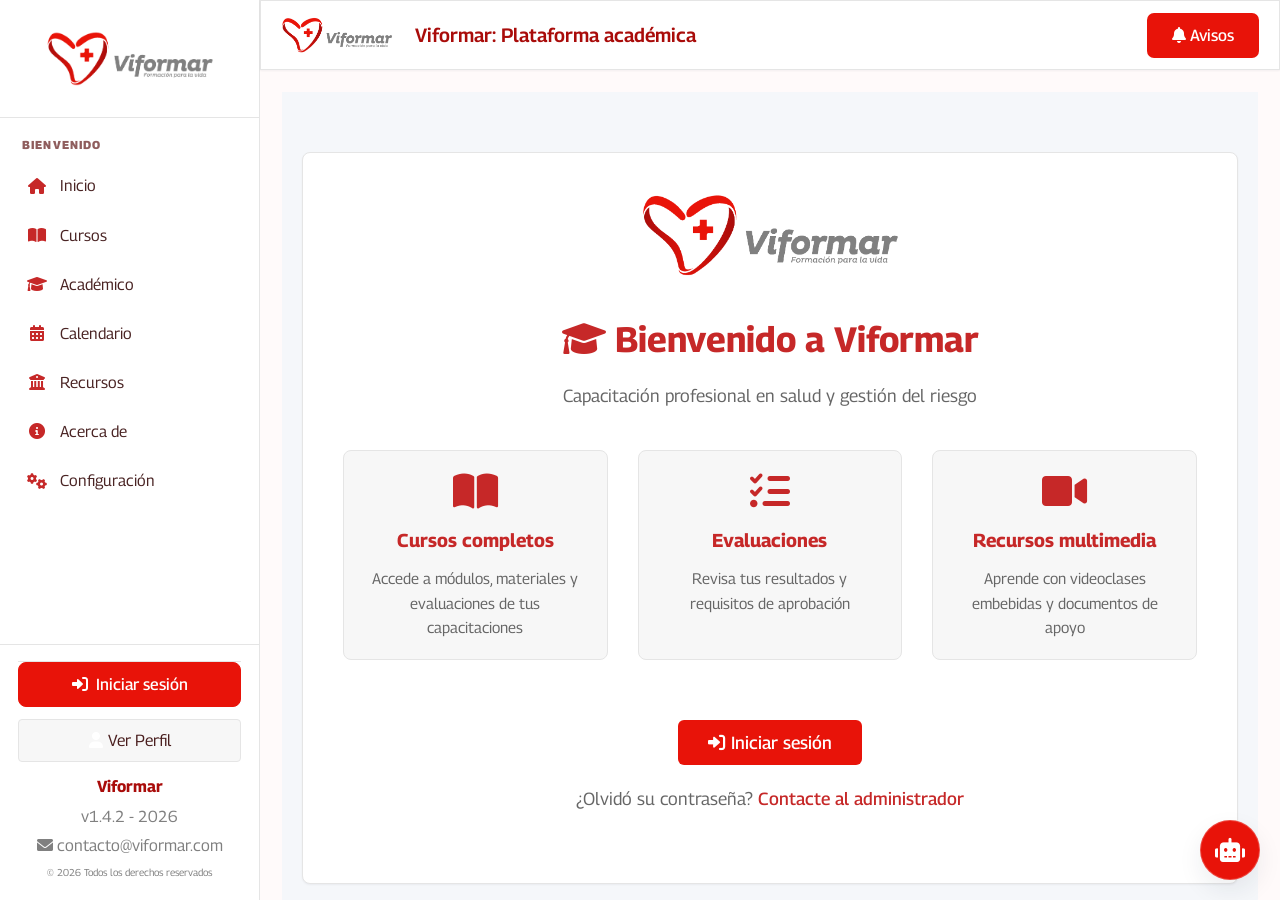
==== index.html @ ffdabfe9 "changes" ====
<!DOCTYPE html>
<html lang="es">

<head>
  <base href="/">
  <meta charset="UTF-8">
  <meta name="viewport" content="width=device-width, initial-scale=1.0">
  <meta name="description" content="Plataforma Viformar para cursos, módulos, evaluaciones y seguimiento académico en salud y gestión del riesgo.">
  <meta name="robots" content="index, follow">
  <meta name="googlebot" content="index, follow">
  <link rel="canonical" href="https://viformar.com/intranet">
  <meta property="og:title" content="Plataforma Académica - Viformar">
  <meta property="og:description" content="Plataforma educativa de Viformar para capacitación en salud y gestión del riesgo.">
  <meta property="og:type" content="website">
  <meta property="og:url" content="https://viformar.com/intranet">
  <meta property="og:image" content="assets/viformar-imagotipo-horizontal-1.png">
  <meta property="og:locale" content="es_CL">
  <meta property="og:site_name" content="Viformar">
  <title>Plataforma Académica - Viformar</title>
  <link rel="stylesheet" href="styles.css">
  <link rel="preconnect" href="https://fonts.googleapis.com">
  <link rel="preconnect" href="https://fonts.gstatic.com" crossorigin>
  <link href="https://fonts.googleapis.com/css2?family=Georama:ital,wght@0,300;0,400;0,500;0,600;0,700;0,800;1,700&display=swap" rel="stylesheet">
  <link rel="stylesheet" href="https://cdnjs.cloudflare.com/ajax/libs/font-awesome/6.0.0-beta3/css/all.min.css">
  <link href='https://cdn.jsdelivr.net/npm/fullcalendar@5.10.1/main.min.css' rel='stylesheet' />
  <link rel="icon" href="assets/viformar-imagotipo-horizontal-1.png" type="image/png">
</head>

<body>
  <!-- Sidebar -->
  <aside class="sidebar">
    <div class="sidebar-header" style="cursor: pointer;" onclick="mostrarSeccion('cursos')">
      <img src="assets/viformar-imagotipo-horizontal-1.png" alt="Logo Viformar" class="logo-img-small">
    </div>

    <!-- Mensaje para usuarios no logueados -->
    <div id="sidebar-not-logged" class="sidebar-not-logged"
      style="display: none; margin-top: 20px; padding: 10px; text-align: center;">
      <p><i class="fas fa-exclamation-circle"></i> Debes iniciar sesión para acceder a las opciones</p>
    </div>

    <!-- Menú para usuarios logueados -->
    <div id="sidebar-menu" class="sidebar-menu">
      <ul class="main-menu">
        <h4 style="margin-left: 10px;">Bienvenido <span id="sidebarWelcomeUser"></span></h4>
        <li class="menu-item" onclick="mostrarSeccion('cursos')">
          <i class="fas fa-house"></i>
          <span>Inicio</span>
        </li>
        <li class="menu-item" onclick="mostrarSeccion('cursos')">
          <i class="fas fa-book-open"></i>
          <span>Cursos</span>
        </li>
        <li class="menu-item" onclick="mostrarSeccion('calificaciones')">
          <i class="fas fa-graduation-cap"></i>
          <span>Académico</span>
        </li>
        <li class="menu-item" onclick="mostrarSeccion('calendario')">
          <i class="fas fa-calendar-alt"></i>
          <span>Calendario</span>
        </li>
        <li class="menu-item" onclick="mostrarSeccion('recursos')">
          <i class="fas fa-university"></i>
          <span>Recursos</span>
        </li>
        <!-- <li class="menu-item" onclick="mostrarSeccion('ayuda')">
          <i class="fas fa-question-circle"></i>
          <span>Ayuda</span>
        </li> -->
        <li class="menu-item" onclick="mostrarSeccion('acerca')">
          <i class="fas fa-info-circle"></i>
          <span>Acerca de</span>
        </li>
        <li class="menu-item" id="configBtn" onclick="mostrarSeccion('configuracion')">
          <i class="fas fa-cogs"></i>
          <span>Configuración</span>
        </li>
      </ul>
    </div>

    <!-- Información institucional -->
    <div class="sidebar-footer">
      <div class="auth-section">
        <button id="loginBtn" class="auth-btn"><i class="fas fa-sign-in-alt"></i> Iniciar sesión</button>
        <button id="logoutBtn" class="auth-btn" style="display: none;">
          <i class="fas fa-sign-out-alt"></i> Cerrar sesión
        </button>
        <button id="userEmail" class="user-info user-profile-btn" type="button" aria-label="Abrir perfil">Ver Perfil</button>
      </div>
      <div class="sidebar-footer-copy">
        <p><strong>Viformar</strong></p>
        <p>v1.4.2 - 2026</p>
        <p><i class="fas fa-envelope"></i> contacto@viformar.com</p>
        <p style="font-size: 10px; margin-top: 5px;">© 2026 Todos los derechos reservados</p>
      </div>
    </div>
  </aside>

  <!-- Navbar -->
  <nav class="navbar">
    <button id="mobileSidebarToggle" class="mobile-sidebar-toggle" type="button" aria-label="Abrir menú" aria-expanded="false">
      <i class="fas fa-bars"></i>
    </button>
    <div class="logo">
      <img src="assets/viformar-imagotipo-horizontal-1.png" alt="Logo Viformar" class="navbar-brand-logo">
      <h1>Viformar: Plataforma académica</h1>
    </div>
    <div class="nav-links">
      <button id="avisosBtn" onclick="mostrarAvisosModal()"><i class="fas fa-bell"></i> Avisos</button>
      <!-- Otros enlaces existentes -->
    </div>
  </nav>

  <!-- Main Content -->
  <main class="main-content">
    <!-- En index.html, dentro del main-content, antes o después del container -->
    <div id="welcome-section" class="welcome-container">
      <div class="welcome-content">
        <img src="assets/viformar-imagotipo-horizontal-1.png" alt="Logo Viformar" class="welcome-logo">
        <h1><i class="fas fa-graduation-cap"></i> Bienvenido a Viformar</h1>
        <p>Capacitación profesional en salud y gestión del riesgo</p>

        <div class="welcome-features">
          <div class="feature">
            <i class="fas fa-book-open"></i>
            <h3>Cursos completos</h3>
            <p>Accede a módulos, materiales y evaluaciones de tus capacitaciones</p>
          </div>
          <div class="feature">
            <i class="fas fa-tasks"></i>
            <h3>Evaluaciones</h3>
            <p>Revisa tus resultados y requisitos de aprobación</p>
          </div>
          <div class="feature">
            <i class="fas fa-video"></i>
            <h3>Recursos multimedia</h3>
            <p>Aprende con videoclases embebidas y documentos de apoyo</p>
          </div>
        </div>

        <button onclick="mostrarModalAuth()" class="welcome-btn">
          <i class="fas fa-sign-in-alt"></i> Iniciar sesión
        </button>
        <p class="welcome-note">
          ¿Olvidó su contraseña?
          <a href="mailto:contacto@viformar.com">Contacte al administrador</a>
        </p>
      </div>
    </div>
    <div class="container">
      <!-- Vista principal de cursos -->
      <section id="cursos-section" class="active">
        <div class="page-title-card">
          <span class="form-eyebrow">Académico</span>
          <h2><i class="fas fa-chalkboard-teacher"></i> Mis Cursos</h2>
          <p>Revisa tus cursos, avances y recursos disponibles en la plataforma.</p>
        </div>
        <div class="dashboard-grid" id="listaCursos">
          <!-- Tarjetas de estadísticas -->
          <div class="stats-card">
            <h3>Cursos Activos</h3>
            <div class="value" id="total-cursos">0</div>
            <div class="label">Cursos disponibles para ti</div>
          </div>

          <div class="stats-card">
            <h3>Materiales</h3>
            <div class="value" id="total-guias">0</div>
            <div class="label">Materiales de estudio</div>
          </div>

          <div class="stats-card">
            <h3>Evaluaciones</h3>
            <div class="value" id="total-tareas">0</div>
            <div class="label">Actividades pendientes</div>
          </div>

          <div class="stats-card">
            <h3>Videoclases</h3>
            <div class="value" id="total-capsulas">0</div>
            <div class="label">Recursos multimedia</div>
          </div>

          <!-- Actividad reciente -->
          <div class="recent-activity">
            <h3><i class="fas fa-history"></i> Actividad Reciente</h3>
            <div id="activity-feed">
              <!-- Se llenará dinámicamente con JavaScript -->
              <div class="no-items">No hay actividad reciente</div>
            </div>
          </div>
        </div>

      </section>

      <!-- Vista detalle de un curso -->
      <section id="curso-detalle-section">
        <div class="curso-header">
          <button id="volverCursos" class="back-btn"><i class="fas fa-arrow-left"></i> Volver al panel</button>
          <h2 id="curso-titulo"></h2>
          <p id="curso-descripcion"></p>
        </div>

        <nav class="curso-nav">
          <button id="btnPresentacion" class="active" onclick="activarPestanaCurso('presentacion')"><i class="fas fa-info-circle"></i> Presentación</button>
          <button id="btnGuias" onclick="activarPestanaCurso('guias')"><i class="fas fa-layer-group"></i> Módulos</button>
          <button id="btnClasesVivo" onclick="activarPestanaCurso('clasesVivo')"><i class="fas fa-video"></i> Clases en vivo</button>
          <button id="btnTests" onclick="activarPestanaCurso('tests')"><i class="fas fa-clipboard-list"></i> Evaluaciones</button>
          <button id="btnCertificado" onclick="activarPestanaCurso('certificado')"><i class="fas fa-certificate"></i> Certificado</button>
          <button id="btnParticipantes" class="curso-nav-btn admin-course-tab"><i class="fas fa-users"></i> Participantes</button>
          <button id="btnAsistencia" class="curso-nav-btn admin-course-tab"><i class="fas fa-clipboard-check"></i> Asistencia</button>
          <button id="btnTareas" class="admin-course-tab"><i class="fas fa-tasks"></i> Tareas</button>
          <button id="btnCapsulas" class="admin-course-tab"><i class="fas fa-video"></i> Cápsulas</button>
        </nav>

        <!-- Contenido dinámico del curso -->
        <div id="curso-contenido">
          <!-- Sección de Guías -->
          <section id="presentacion-section" class="curso-seccion active">
            <div class="curso-presentacion">
              <div class="curso-portada" style="background-color: var(--curso-color)">
                <div class="course-header">
                  <h2 id="curso-titulo-presentacion"></h2>
                  <p id="curso-descripcion-presentacion"></p>
                </div>
              </div>


              <div class="curso-detalles">
                <div class="curso-info">
                  <h3><i class="fas fa-info-circle"></i> Información del Curso</h3>
                  <div class="info-grid">
                    <div class="info-item">
                      <i class="fas fa-user-tie"></i>
                      <span id="curso-profesor"></span>
                    </div>
                    <div class="info-item admin-course-meta">
                      <i class="fas fa-calendar-alt"></i>
                      <span id="curso-fecha-creacion"></span>
                    </div>
                    <div class="info-item">
                      <i class="fas fa-book"></i>
                      <span id="curso-total-guias"></span>
                    </div>
                    <div class="info-item">
                      <i class="fas fa-tasks"></i>
                      <span id="curso-total-tareas"></span>
                    </div>
                  </div>
                </div>

                <!-- En la sección de presentación del curso -->
                <div class="curso-objetivos">
                  <div class="section-header">
                    <h3><i class="fas fa-bullseye"></i> Objetivos</h3>
                    <button id="btnEditarObjetivos" class="btn-edit-small"><i class="fas fa-edit"></i> Editar</button>
                  </div>
                  <div id="curso-objetivos-content"></div>
                </div>

                <div class="curso-requisitos">
                  <div class="section-header">
                    <h3><i class="fas fa-clipboard-check"></i> Requisitos</h3>
                    <button id="btnEditarRequisitos" class="btn-edit-small"><i class="fas fa-edit"></i> Editar</button>
                  </div>
                  <div id="curso-requisitos-content"></div>
                </div>
                <div class="curso-progress-panel">
                  <div class="section-header">
                    <h3><i class="fas fa-chart-line"></i> Avance del curso</h3>
                  </div>
                  <div id="curso-progreso-content"></div>
                </div>
              </div>
            </div>
          </section>
          <section id="guias-section" class="curso-seccion">
            <div class="page-title-card">
              <span class="form-eyebrow">Contenido asincrónico</span>
              <h2><i class="fas fa-layer-group"></i> Módulos</h2>
              <p>Avanza por videoclases, documentos de apoyo y evaluaciones organizadas por módulo.</p>
            </div>
            <div class="form-container guide-form-panel">
              <div class="field-group">
                <label for="guiaTitulo">Título</label>
                <input type="text" id="guiaTitulo" placeholder="Título del material" required>
              </div>
              <div class="field-group">
                <label for="guiaContenido">Contenido</label>
                <textarea id="guiaContenido" placeholder="Contenido en formato Markdown" required></textarea>
              </div>
              <!-- En la sección de guías -->
              <div class="form-group guide-subpanel">
                  <label for="guiaEnlaces"><i class="fas fa-link"></i> Enlaces privados o documentos (opcional):</label>
                <div id="guiaEnlacesContainer" class="enlaces-input-container">
                  <input type="url" class="enlace-url" placeholder="URL (ej: https://ejemplo.com)">
                  <input type="text" class="enlace-texto" placeholder="Texto descriptivo (opcional)">
                  <button onclick="agregarEnlace('guia')" class="add-enlace-btn">
                    <i class="fas fa-plus"></i>
                  </button>
                </div>
                <div id="guiaEnlacesPreview" class="enlaces-preview"></div>
              </div>
              <div class="form-group guide-subpanel">
                <label for="guiaArchivos"><i class="fas fa-paperclip"></i> Archivos adjuntos (opcional):</label>
                <input type="file" id="guiaArchivos" multiple>
                <div id="guiaArchivosPreview" class="files-preview"></div>
              </div>
              <div class="guide-form-footer">
                <div class="field-group">
                  <label for="guiaVisibilidad">Visibilidad</label>
                  <select id="guiaVisibilidad">
                    <option value="publico">Público</option>
                    <option value="privado">Privado</option>
                  </select>
                </div>
                <button id="agregarGuia"><i class="fas fa-plus"></i> Agregar material</button>
              </div>
            </div>
            <div class="list-container" id="listaGuias"></div>
          </section>

          <section id="participantes-section" class="curso-seccion">
            <div class="page-title-card">
              <span class="form-eyebrow">Comunidad</span>
              <h2><i class="fas fa-users"></i> Participantes</h2>
              <p>Conoce a tus profesores, asistentes y compañeros dentro de este curso.</p>
            </div>
            <div class="container">
              <div class="section-header">
                <button onclick="mostrarFormularioInscripcion()" class="btn-primary" id="btn-matricular">
                  <i class="fas fa-user-plus"></i> Matricular
                </button>
              </div>
              <div id="lista-participantes" class="participants-grid"></div>
            </div>
          </section>

          <!-- Sección Asistencia -->
          <section id="asistencia-section" class="curso-seccion">
            <!-- El contenido se generará dinámicamente con JavaScript -->
          </section>

          <!-- Sección de Tareas -->
          <section id="tareas-section" class="curso-seccion">
            <div class="page-title-card">
              <span class="form-eyebrow">Actividad evaluada</span>
              <h2><i class="fas fa-tasks"></i> Tareas</h2>
              <p>Revisa tus actividades, fechas límite, instrucciones y materiales para entregar a tiempo.</p>
            </div>
            <div class="form-container task-form-panel">
              <div class="field-group">
                <label for="tareaTitulo">Título</label>
                <input type="text" id="tareaTitulo" placeholder="Título de la tarea" required>
              </div>
              <div class="field-group">
                <label for="tareaDescripcion">Descripción</label>
                <textarea id="tareaDescripcion" placeholder="Instrucciones detalladas para la entrega" required></textarea>
              </div>
              <div class="task-meta-grid">
                <div class="field-group">
                  <label for="tareaFecha"><i class="far fa-calendar-alt"></i> Fecha límite</label>
                  <input type="datetime-local" id="tareaFecha" required>
                </div>
                <div class="field-group">
                  <label for="tareaPuntos"><i class="fas fa-star"></i> Nota máxima</label>
                  <input type="number" id="tareaPuntos" placeholder="4" min="0" max="7" value="7" readonly>
                </div>
              </div>
              <!-- En la sección de tareas -->
              <div class="form-group task-subpanel">
                <label for="tareaEnlaces"><i class="fas fa-link"></i> Enlaces relacionados (opcional):</label>
                <div id="tareaEnlacesContainer" class="enlaces-input-container">
                  <input type="url" class="enlace-url" placeholder="URL (ej: https://ejemplo.com)">
                  <input type="text" class="enlace-texto" placeholder="Texto descriptivo (opcional)">
                  <button onclick="agregarEnlace('tarea')" class="add-enlace-btn">
                    <i class="fas fa-plus"></i>
                  </button>
                </div>
                <div id="tareaEnlacesPreview" class="enlaces-preview"></div>
              </div>
              <div class="form-group task-subpanel">
                <label for="tareaArchivos"><i class="fas fa-paperclip"></i> Archivos adjuntos (opcional):</label>
                <input type="file" id="tareaArchivos" multiple>
                <div id="tareaArchivosPreview" class="files-preview"></div>
              </div>
              <div class="task-form-footer">
                <button id="agregarTarea"><i class="fas fa-plus"></i> Agregar Tarea</button>
              </div>
            </div>
            <div class="list-container" id="listaTareas"></div>
          </section>

          <!-- Sección de Tests -->
          <section id="tests-section" class="curso-seccion">
            <div class="page-title-card">
              <span class="form-eyebrow">Evaluaciones</span>
              <h2><i class="fas fa-clipboard-list"></i> Evaluaciones</h2>
              <p>Revisa evaluaciones disponibles, estado, nota obtenida y requisito mínimo de aprobación.</p>
            </div>
            <div class="form-container test-form-panel">
              <div class="field-group">
                <label for="testTitulo">Título</label>
                <input type="text" id="testTitulo" placeholder="Título del test" required>
              </div>
              <div class="field-group">
                <label for="testDescripcion">Descripción</label>
                <textarea id="testDescripcion" placeholder="Indicaciones generales para responder"></textarea>
              </div>
              <div class="task-meta-grid">
                <div class="field-group">
                  <label for="testFecha"><i class="far fa-calendar-alt"></i> Fecha límite</label>
                  <input type="datetime-local" id="testFecha" required>
                </div>
                <div class="field-group">
                  <label for="testPuntaje"><i class="fas fa-star"></i> Puntaje total</label>
                  <input type="number" id="testPuntaje" min="1" step="0.1" value="1" readonly>
                </div>
              </div>
              <div class="test-builder">
                <div class="section-header">
                  <h3><i class="fas fa-list-check"></i> Preguntas</h3>
                  <button type="button" id="agregarPreguntaTest" class="btn-secondary">
                    <i class="fas fa-plus"></i> Agregar pregunta
                  </button>
                </div>
                <div id="testPreguntasBuilder" class="test-question-list"></div>
              </div>
              <div class="task-form-footer">
                <button id="agregarTest"><i class="fas fa-plus"></i> Crear Test</button>
              </div>
            </div>
            <div class="list-container" id="listaTests"></div>
          </section>

          <section id="clasesVivo-section" class="curso-seccion">
            <div class="page-title-card">
              <span class="form-eyebrow">Complemento sincrónico</span>
              <h2><i class="fas fa-video"></i> Clases en vivo</h2>
              <p>Consulta próximas sesiones, enlaces de acceso y grabaciones cuando estén disponibles.</p>
            </div>
            <div id="lista-reuniones-curso" class="meetings-list"></div>
          </section>

          <section id="certificado-section" class="curso-seccion">
            <div class="page-title-card">
              <span class="form-eyebrow">Certificación</span>
              <h2><i class="fas fa-certificate"></i> Certificado</h2>
              <p>El certificado se habilita cuando todas las tareas tienen nota y la asistencia alcanza al menos 75%.</p>
            </div>
            <div id="certificado-content"></div>
          </section>

          <!-- Sección de Cápsulas -->
          <section id="capsulas-section" class="curso-seccion">
            <div class="page-title-card">
              <span class="form-eyebrow">Recurso breve</span>
              <h2><i class="fas fa-video"></i> Cápsulas</h2>
              <p>Accede a videos, artículos y presentaciones breves para reforzar lo visto en clases.</p>
            </div>
            <div class="form-container capsule-form-panel">
              <div class="field-group">
                <label for="capsulaTitulo">Título</label>
                <input type="text" id="capsulaTitulo" placeholder="Título de la cápsula" required>
              </div>
              <div class="capsule-meta-grid">
                <div class="field-group">
                  <label for="capsulaTipo"><i class="fas fa-tag"></i> Tipo</label>
                  <select id="capsulaTipo">
                    <option value="video">Video</option>
                    <option value="articulo">Artículo</option>
                    <option value="presentacion">Presentación</option>
                  </select>
                </div>
                <div class="field-group">
                  <label for="capsulaDuracion"><i class="far fa-clock"></i> Duración</label>
                  <input type="number" id="capsulaDuracion" min="1" placeholder="10 minutos">
                </div>
              </div>
              <div id="capsulaUrlContainer" class="field-group capsule-url-field">
                <label for="capsulaUrl"><i class="fas fa-link"></i> URL del recurso</label>
                <input type="url" id="capsulaUrl" placeholder="https://ejemplo.com" required>
              </div>
              <div class="field-group">
                <label for="capsulaDescripcion">Descripción</label>
                <textarea id="capsulaDescripcion" placeholder="Descripción y notas"></textarea>
              </div>
              <div class="capsule-form-footer">
                <button id="agregarCapsula"><i class="fas fa-plus"></i> Agregar Cápsula</button>
              </div>
            </div>
            <div class="list-container" id="listaCapsulas"></div>
          </section>
        </div>
      </section>

      <!-- Sección Calendario -->
      <section id="calendario-section">
        <div class="page-title-card">
          <span class="form-eyebrow">Planificación</span>
          <h2><i class="fas fa-calendar-alt"></i> Calendario de Tareas</h2>
          <p>Consulta fechas importantes, entregas y actividades programadas.</p>
        </div>
        <div id="calendar"></div>
      </section>

      <!-- Sección Videochat -->
      <section id="videochat-section">
        <div class="page-title-card">
          <span class="form-eyebrow">Reuniones</span>
          <h2><i class="fas fa-video"></i> Videochat</h2>
          <p>Encuentra tus sesiones en vivo y entra a las videollamadas del curso cuando estén disponibles.</p>
        </div>
        <div class="videochat-container">
          <div class="videochat-actions">
            <button id="crearReunionBtn" class="btn-primary">
              <i class="fas fa-plus"></i> Crear reunión
            </button>
          </div>
          <div id="lista-reuniones" class="meetings-list"></div>
        </div>
      </section>

      <!-- Sección Calificaciones -->
      <section id="calificaciones-section">
        <div class="page-title-card">
          <span class="form-eyebrow">Evaluación</span>
          <h2><i class="fas fa-star"></i> Calificaciones</h2>
          <p>Revisa notas, promedios y resultados asociados a tus cursos.</p>
        </div>
        <div class="grades-container">
          <div class="grades-controls">
            <div class="field-group">
              <label for="curso-select-grades">Curso</label>
              <select id="curso-select-grades" class="form-select">
                <option value="">Seleccionar curso</option>
              </select>
            </div>
            <button id="actualizar-calificaciones" class="btn-secondary">
              <i class="fas fa-sync-alt"></i> Actualizar
            </button>
          </div>
          <div id="tabla-calificaciones" class="grades-table"></div>
        </div>
      </section>

      <!-- Sección de Ayuda -->
      <section id="ayuda-section">
        <div class="section-content" id="ayuda-content">
          <!-- Contenido se cargará dinámicamente -->
        </div>
      </section>

      <!-- Sección de Noticias -->
      <section id="noticias-section">
        <div class="page-title-card">
          <span class="form-eyebrow">Comunicaciones</span>
          <h2><i class="fas fa-newspaper"></i> Noticias y Novedades</h2>
          <p>Mantente al día con actualizaciones y novedades de Viformar.</p>
        </div>
        <div class="section-content" id="noticias-content">
          <!-- Contenido se cargará dinámicamente -->
        </div>
      </section>

      <!-- Sección de Recursos -->
      <section id="recursos-section">
        <div class="page-title-card">
          <span class="form-eyebrow">Biblioteca institucional</span>
          <h2><i class="fas fa-university"></i> Recursos Institucionales</h2>
          <p>Encuentra documentos, manuales y enlaces oficiales de apoyo.</p>
        </div>
        <div class="section-content" id="recursos-content">
          <!-- Contenido se cargará dinámicamente -->
        </div>
      </section>

      <!-- Sección Acerca de -->
      <section id="acerca-section">
        <div class="page-title-card">
          <span class="form-eyebrow">Institucional</span>
          <h2><i class="fas fa-info-circle"></i> Acerca de Viformar</h2>
          <p>Conoce nuestra misión, equipo y canales de contacto.</p>
        </div>
        <div class="section-content" id="acerca-content">
          <!-- Contenido se cargará dinámicamente -->
        </div>
      </section>

      <section id="perfil-section"></section>

      <section id="configuracion-section">
        <div class="page-title-card">
          <span class="form-eyebrow">Administración</span>
          <h2><i class="fas fa-cogs"></i> Configuración</h2>
          <p>Administra la plataforma desde un solo lugar.</p>
        </div>

        <div class="config-admin-grid">
          <div id="crear-curso-section" class="config-form-shell admin-user-panel">
            <div class="page-title-card">
              <span class="form-eyebrow">Cursos</span>
              <h2 id="course-title"><i class="fas fa-book-open"></i><span>Crear Nuevo Curso</span></h2>
              <p>Configura un nuevo curso y déjalo disponible para gestión académica.</p>
            </div>

            <div id="añadirCurso" class="form-container create-course-panel">
              <div class="form-row">
                <div class="field-group">
                  <label for="cursoNombre">Nombre</label>
                  <input type="text" id="cursoNombre" placeholder="Ej: Introducción a IA">
                </div>
                <div class="field-group field-group-wide">
                  <label for="cursoDescripcion">Descripción</label>
                  <input type="text" id="cursoDescripcion" placeholder="Resumen breve del curso">
                </div>
                <div class="field-group color-field">
                  <label for="cursoColor">Color</label>
                  <input type="color" id="cursoColor" value="#c62828" title="Color del curso">
                </div>
                <button id="agregarCurso" class="create-course-btn"><i class="fas fa-plus"></i> Crear Curso</button>
              </div>
            </div>
          </div>

        </div>
      </section>
    </div>

    <!-- Modal para edición -->
    <div id="modal" class="modal">
      <div class="modal-content">
        <button type="button" class="close" aria-label="Cerrar modal">&times;</button>
        <div id="modal-content"></div>
      </div>
    </div>

    <!-- Chatbot -->
    <div id="chatbot-btn" class="chatbot-btn">
      <i class="fas fa-robot"></i>
    </div>

    <div id="chatbot-container" class="chatbot-container">
      <div class="chatbot-header">
        <div style="display: flex; align-items: center; gap: 10px;">
          <img src="assets/cytro.png" alt="Avatar Cytro" style="width: 35px; height: 35px; border-radius: 50%;">
          <h3 style="margin: 0;">Cytro</h3>
        </div>
        <button id="chatbot-close" class="chatbot-close">
          <i class="fas fa-times"></i>
        </button>
      </div>

      <div id="chatbot-messages" class="chatbot-messages"></div>

      <div class="chatbot-input-container">
        <input type="text" id="chatbot-input" class="chatbot-input" placeholder="Escribe tu pregunta...">
        <button id="chatbot-send" class="chatbot-send">
          <i class="fas fa-paper-plane"></i>
        </button>
      </div>
    </div>
  </main>

  <script type="module" src="script.js"></script>
  <!-- FullCalendar -->
  <script src='https://cdn.jsdelivr.net/npm/fullcalendar@5.10.1/main.min.js'></script>
  <script src='https://cdn.jsdelivr.net/npm/fullcalendar@5.10.1/locales/es.min.js'></script>

  <!-- Jitsi Meet (para videochat) -->
  <script src='https://meet.jit.si/external_api.js'></script>
</body>

</html>
---- styles.css ----
* {
  margin: 0;
  padding: 0;
  box-sizing: border-box;
  font-family: var(--font-sans);
}

:root {
  --font-sans: "Georama", "Noto Sans", sans-serif;
}

body {
  display: grid;
  grid-template-areas:
    "sidebar navbar"
    "sidebar main";
  grid-template-columns: 280px 1fr;
  grid-template-rows: 70px 1fr;
  height: 100vh;
  background-color: #f5f7fa;
  color: #333;
  line-height: 1.6;
}

/* Sidebar */
.sidebar {
  grid-area: sidebar;
  background: #7f1d1d;
  color: white;
  display: flex;
  flex-direction: column;
  height: 100vh;
  box-shadow: 2px 0 10px rgba(0, 0, 0, 0.1);
}

.sidebar-header {
  padding: 20px;
  border-bottom: 1px solid rgba(255, 255, 255, 0.5);
  text-align: center;
  margin-top: 10px;
}

.sidebar-header h3 {
  font-size: 1.3rem;
  margin-top: 10px;
  color: white;
}

.sidebar-menu {
  flex: 1;
  display: flex;
  flex-direction: column;
  padding: 15px 0;
  overflow-y: auto;
}

.main-menu {
  list-style: none;
  flex: 1;
}

.menu-item {
  padding: 12px 20px;
  display: flex;
  align-items: center;
  gap: 12px;
  cursor: pointer;
  transition: all 0.3s;
  border-left: 4px solid transparent;
}

.menu-item:hover {
  background-color: rgba(255, 255, 255, 0.1);
}

.menu-item.active {
  background-color: rgba(255, 255, 255, 0.2);
  border-left-color: white;
}

.menu-item i {
  width: 20px;
  text-align: center;
  font-size: 1.1rem;
}

.sidebar-menu h4 {
  font-size: 0.9rem;
  text-transform: uppercase;
  margin-bottom: 15px;
  color: rgba(255, 255, 255, 0.7);
  letter-spacing: 0.5px;
}

.course-list {
  list-style: none;
}

.course-item {
  padding: 10px 15px;
  border-radius: 6px;
  margin-bottom: 5px;
  cursor: pointer;
  transition: all 0.3s;
  display: flex;
  align-items: center;
  gap: 10px;
}

.course-item:hover {
  background-color: rgba(255, 255, 255, 0.1);
}

.course-item.active {
  background-color: rgba(255, 255, 255, 0.2);
}

.course-item i {
  width: 20px;
  text-align: center;
}

.no-items {
  color: black;
  font-style: italic;
  padding: 10px 15px;
}

.btn-secondary {
  margin-top: 10px;
}

.btn-export {
  margin-top: 10px;
}

/* Navbar */
.navbar {
  grid-area: navbar;
  background-color: white;
  display: flex;
  align-items: center;
  padding: 0 25px;
  box-shadow: 0 2px 10px rgba(0, 0, 0, 0.05);
  z-index: 10;
}

.logo {
  display: flex;
  align-items: center;
  gap: 10px;
  margin-right: 30px;
}

.logo i {
  font-size: 1.5rem;
  color: #c62828;
}

.logo h1 {
  font-size: 1.3rem;
  font-weight: 600;
  color: #c62828;
}

/* Main Content */
.main-content {
  grid-area: main;
  padding: 25px;
  overflow-y: auto;
  background-color: #f5f7fa;
}

.container {
  background-color: #fff;
  padding: 20px;
  border-radius: 8px;
  box-shadow: 0 2px 8px rgba(0, 0, 0, 0.08);
  border: 1px solid #ffebee;
  margin-bottom: 25px;
}

section {
  background-color: white;
  padding: 25px;
  border-radius: 8px;
  margin-bottom: 25px;
  display: none;
  box-shadow: 0 2px 8px rgba(0, 0, 0, 0.08);
  border: 1px solid #ffcdd2;
}

section.active {
  display: block;
  animation: fadeIn 0.3s ease-in-out;
}

@keyframes fadeIn {
  from {
    opacity: 0;
    transform: translateY(10px);
  }

  to {
    opacity: 1;
    transform: translateY(0);
  }
}

h2 {
  margin-bottom: 20px;
  color: #c62828;
  border-bottom: 2px solid #ef5350;
  padding-bottom: 10px;
  font-size: 1.5rem;
  font-weight: 600;
}

.form-container {
  display: flex;
  flex-direction: column;
  gap: 20px;
  margin-bottom: 25px;
  background: #fff5f5;
  padding: 20px;
  border-radius: 8px;
  border: 1px solid #ffcdd2;
}

.form-row {
  display: flex;
  align-items: center;
  gap: 10px;
}

.form-row label {
  min-width: 120px;
  font-weight: 500;
  color: #c62828;
}

input,
textarea,
select {
  padding: 12px;
  border: 1px solid #ffcdd2;
  border-radius: 6px;
  font-size: 16px;
  transition: all 0.3s;
  width: 100%;
  background-color: #fff;
}

input:focus,
textarea:focus,
select:focus {
  border-color: #c62828;
  outline: none;
  box-shadow: 0 0 0 3px rgba(198, 40, 40, 0.2);
}

textarea {
  min-height: 120px;
  resize: vertical;
}

button {
  padding: 12px 24px;
  background-color: #c62828;
  color: white;
  border: none;
  border-radius: 6px;
  cursor: pointer;
  font-size: 16px;
  transition: all 0.3s;
  font-weight: 500;
  letter-spacing: 0.5px;
}

button:hover {
  background-color: #c62828;
  transform: translateY(-1px);
  box-shadow: 0 4px 8px rgba(0, 0, 0, 0.1);
}

.list-container {
  display: flex;
  flex-direction: column;
  gap: 20px;
}

.item {
  background-color: white;
  padding: 20px;
  border-radius: 8px;
  border-left: 4px solid #c62828;
  box-shadow: 0 2px 6px rgba(0, 0, 0, 0.05);
  transition: all 0.3s;
  border: 1px solid #ffcdd2;
}

.item:hover {
  transform: translateY(-2px);
  box-shadow: 0 4px 12px rgba(0, 0, 0, 0.1);
  border-left: 4px solid #c62828;
}

.item h3 {
  margin-bottom: 10px;
  color: #c62828;
  font-size: 1.2rem;
  font-weight: 600;
}

.item p {
  margin-bottom: 10px;
  color: #555;
  line-height: 1.5;
}

.item-actions {
  display: flex;
  gap: 10px;
  margin-top: 15px;
}

.item-actions button {
  padding: 8px 16px;
  font-size: 14px;
}

.edit-btn {
  background-color: #a05a5a;
}

.edit-btn:hover {
  background-color: #ef5350;
}

.delete-btn {
  background-color: #d32f2f;
}

.delete-btn:hover {
  background-color: #c62828;
}

.back-btn {
  background-color: #ef5350;
  margin-bottom: 15px;
}

.back-btn:hover {
  background-color: #c62828;
}

/* Vista detalle de curso */
.curso-header {
  margin-bottom: 25px;
  padding-bottom: 15px;
  border-bottom: 1px solid #ffcdd2;
}

.curso-nav {
  display: flex;
  gap: 10px;
  margin-bottom: 25px;
  border-bottom: 1px solid #ffcdd2;
  padding-bottom: 10px;
}

.curso-nav button {
  background-color: transparent;
  color: #c62828;
  border: none;
  border-bottom: 3px solid transparent;
  border-radius: 0;
  padding: 8px 20px;
  font-weight: 500;
  transition: all 0.3s;
}

.curso-nav button:hover {
  background-color: rgba(198, 40, 40, 0.1);
  color: #c62828;
}

.curso-nav button.active {
  border-bottom-color: #c62828;
  font-weight: 600;
  color: #c62828;
}

.curso-seccion {
  display: none;
}

.curso-seccion.active {
  display: block;
}

.completada {
  opacity: 0.8;
  background-color: #fff5f5;
  border-left-color: #ef5350;
}

/* File upload */
.file-upload {
  margin: 15px 0;
}

.file-upload label {
  display: block;
  margin-bottom: 8px;
  font-weight: 500;
  color: #c62828;
}

.files-preview {
  margin-top: 10px;
  display: flex;
  flex-wrap: wrap;
  gap: 8px;
}

.file-preview {
  background: #e9ecef;
  padding: 6px 12px;
  border-radius: 4px;
  font-size: 14px;
  display: flex;
  align-items: center;
  gap: 6px;
}

.file-preview i {
  color: #d32f2f;
  cursor: pointer;
}

/* Badges */
.badge {
  display: inline-block;
  padding: 4px 8px;
  border-radius: 12px;
  font-size: 12px;
  font-weight: 600;
  margin-right: 8px;
  color: white;
}

.badge-publico {
  background-color: #ef5350;
  color: white;
}

.badge-privado {
  background-color: #d32f2f;
  color: white;
}

/* Modal */
.modal {
  display: none;
  position: fixed;
  z-index: 1000;
  left: 0;
  top: 0;
  width: 100%;
  height: 100%;
  overflow: auto;
  background-color: rgba(0, 0, 0, 0.5);
  backdrop-filter: blur(3px);
}

.modal-content {
  background-color: #fefefe;
  margin: 5% auto;
  padding: 25px;
  border-radius: 8px;
  width: 90%;
  max-width: 700px;
  position: relative;
  box-shadow: 0 5px 15px rgba(0, 0, 0, 0.2);
  animation: modalFadeIn 0.3s;
  border: 1px solid #ffcdd2;
}

@keyframes modalFadeIn {
  from {
    opacity: 0;
    transform: translateY(-20px);
  }

  to {
    opacity: 1;
    transform: translateY(0);
  }
}

.close {
  color: #a05a5a;
  position: absolute;
  right: 20px;
  top: 15px;
  font-size: 28px;
  font-weight: bold;
  cursor: pointer;
}

.close:hover {
  color: #c62828;
}

/* Markdown preview */
.markdown-preview {
  padding: 15px;
  margin-top: 10px;
}

/* Dashboard */
.dashboard-grid {
  display: grid;
  grid-template-columns: repeat(auto-fill, minmax(280px, 1fr));
  gap: 20px;
  margin-top: 20px;
}

.stats-card {
  background: white;
  border-radius: 8px;
  padding: 20px;
  box-shadow: 0 2px 6px rgba(0, 0, 0, 0.05);
  border-left: 4px solid #c62828;
  transition: all 0.3s;
}

.stats-card:hover {
  transform: translateY(-3px);
  box-shadow: 0 4px 12px rgba(0, 0, 0, 0.1);
}

.stats-card h3 {
  color: #c62828;
  margin-bottom: 10px;
  font-size: 1rem;
  font-weight: 600;
}

.stats-card .value {
  font-size: 2rem;
  font-weight: 700;
  color: #c62828;
  margin-bottom: 5px;
}

.stats-card .label {
  color: #666;
  font-size: 0.9rem;
}

.recent-activity {
  grid-column: span 2;
  background: white;
  border-radius: 8px;
  padding: 20px;
  box-shadow: 0 2px 6px rgba(0, 0, 0, 0.05);
}

.recent-activity h3 {
  color: #c62828;
  margin-bottom: 15px;
  padding-bottom: 10px;
  border-bottom: 1px solid #ffcdd2;
}

.activity-item {
  display: flex;
  align-items: center;
  padding: 10px 0;
  border-bottom: 1px solid #ffebee;
}

.activity-item:last-child {
  border-bottom: none;
}

.activity-icon {
  width: 40px;
  height: 40px;
  border-radius: 50%;
  background-color: #ffebee;
  display: flex;
  align-items: center;
  justify-content: center;
  margin-right: 15px;
  color: #c62828;
  font-size: 1.2rem;
}

.activity-content {
  flex: 1;
}

.activity-title {
  font-weight: 500;
  color: #333;
  margin-bottom: 3px;
}

.activity-date {
  color: #777;
  font-size: 0.85rem;
}

.course-card {
  background: white;
  border-radius: 8px;
  overflow: hidden;
  box-shadow: 0 2px 6px rgba(0, 0, 0, 0.05);
  transition: all 0.3s;
  border: 1px solid #ffcdd2;
}

.course-card:hover {
  transform: translateY(-3px);
  box-shadow: 0 4px 12px rgba(0, 0, 0, 0.1);
}

/* Reemplaza el estilo .honeycomb-pattern y .course-header con esto: */
.course-header {
  height: 120px;
  position: relative;
  overflow: hidden;
}

.course-header::before {
  content: "";
  position: absolute;
  top: 0;
  left: 0;
  right: 0;
  bottom: 0;
  background-size: 60px 60px;
  opacity: 0.3;
}

.course-header .header-icon {
  position: absolute;
  bottom: 10px;
  right: 10px;
  font-size: 2rem;
  color: rgba(255, 255, 255, 0.2);
  transition: all 0.3s ease;
}

.course-card:hover .course-header::before {
  background-size: 70px 70px;
  animation: honeycombMove 2s linear infinite;
}

/* Estilos para iconos de archivos */
.file-icon {
  margin-right: 5px;
  font-size: 1.2em;
  color: #c62828;
}

.enlace-item {
  display: flex;
  align-items: center;
  background: #f5f5f5;
  padding: 6px 12px;
  border-radius: 4px;
  font-size: 0.85rem;
}

.enlace-preview {
  display: flex;
  align-items: center;
  background: #f5f5f5;
  padding: 8px 12px;
  border-radius: 4px;
  margin-bottom: 5px;
}

.enlace-preview a {
  display: flex;
  align-items: center;
}

@keyframes honeycombMove {
  0% {
    background-position: 0 0;
  }

  100% {
    background-position: 60px 30px;
  }
}

.course-body {
  padding: 15px;
}

.course-title {
  font-size: 1.1rem;
  font-weight: 600;
  color: #c62828;
  margin-bottom: 5px;
}

.course-meta {
  display: flex;
  justify-content: space-between;
  color: #666;
  font-size: 0.85rem;
  margin-bottom: 10px;
}

.course-actions {
  display: flex;
  gap: 10px;
  margin-top: 15px;
}

.course-actions button {
  flex: 1;
  padding: 8px;
  font-size: 14px;
}

/* Responsive */
@media (max-width: 768px) {
  body {
    grid-template-areas:
      "navbar"
      "main";
    grid-template-columns: 1fr;
    grid-template-rows: 70px 1fr;
  }

  .sidebar {
    display: none;
  }

  .main-content {
    padding: 15px;
  }

  .form-row {
    flex-direction: column;
    align-items: flex-start;
  }

  .form-row label {
    margin-bottom: 5px;
  }

  .modal-content {
    width: 95%;
    margin: 10% auto;
    padding: 20px 15px;
  }

  .recent-activity {
    grid-column: span 1;
  }
}

/* Sidebar refinado */
.sidebar {
  background: #ffffff;
  border-right: 1px solid var(--color-border);
  box-shadow: 0 1px 2px rgba(31, 42, 55, 0.04);
  color: var(--color-text);
}

.sidebar-header {
  border-bottom: 1px solid var(--color-border);
  justify-content: flex-start;
  margin-top: 0;
  min-height: 92px;
  padding: 18px 22px;
}

.sidebar-header img,
.sidebar-header .logo-img-small {
  height: auto !important;
  max-height: 58px;
  max-width: 210px;
  object-fit: contain;
}

.sidebar-menu {
  gap: 12px;
  padding: 18px 0;
}

.main-menu {
  flex: 0 0 auto;
  padding: 0 14px;
}

.main-menu h4,
.sidebar-menu h4 {
  color: #8f5d5d;
  font-size: 0.72rem;
  font-weight: 800;
  letter-spacing: 0.1em;
  margin: 0 0 8px 0 !important;
  padding: 0 8px;
}

.menu-item {
  border-left: 0;
  border-radius: 8px;
  color: #4a2424;
  font-size: 0.98rem;
  gap: 12px;
  margin: 2px 0;
  padding: 11px 12px;
  transition: background-color 0.16s ease, color 0.16s ease;
}

.menu-item i {
  color: #c62828;
  font-size: 1rem;
  width: 22px;
}

.menu-item:hover {
  background: var(--color-primary-soft);
  color: var(--color-primary-dark);
}

.menu-item.active {
  background: #ffebee;
  color: var(--color-primary-dark);
  font-weight: 700;
}

.menu-item.active i,
.menu-item:hover i {
  color: var(--color-primary-dark);
}

.auth-section {
  border-top: 1px solid var(--color-border);
  margin: 8px 14px 0;
  padding: 16px 0 0;
}

.auth-btn {
  background: var(--color-primary);
  border: 1px solid var(--color-primary);
  border-radius: 8px;
  color: white;
  margin: 0 0 12px;
  min-height: 44px;
  width: 100%;
}

.auth-btn:hover {
  background: var(--color-primary-dark);
}

.user-info {
  background: var(--color-surface-soft);
  border: 1px solid var(--color-border);
  border-radius: 8px;
  color: var(--color-text);
  margin-top: 0;
  padding: 9px 10px;
}

.user-info::before {
  color: var(--color-primary);
}

.sidebar-not-logged {
  color: var(--color-muted);
}

.sidebar-footer {
  display: flex;
  flex-direction: column;
  gap: 12px;
  margin-top: auto;
  border-top: 1px solid var(--color-border) !important;
  color: var(--color-muted) !important;
  padding: 16px 18px !important;
}

.sidebar-footer-copy {
  text-align: center;
}

.sidebar-footer .auth-section {
  margin: 0;
  padding-top: 0;
}

#sidebarWelcomeUser {
  color: var(--color-primary);
  font-weight: 700;
  margin-left: 6px;
  text-transform: none;
}

.sidebar-footer p {
  margin-bottom: 4px;
}

.sidebar-footer strong {
  color: var(--color-primary-dark);
}

@media (max-width: 768px) {
  body.logged-in .sidebar {
    background: #ffffff;
    border-right: 0;
    border-top: 1px solid var(--color-border);
    box-shadow: 0 -8px 22px rgba(31, 42, 55, 0.08);
  }

  .menu-item {
    color: #7a4a4a;
  }

  .menu-item i {
    color: #c62828;
  }

  .menu-item.active {
    background: var(--color-primary-soft);
  }
}

/* Sidebar */
.sidebar-header {
  display: flex;
  align-items: center;
  gap: 12px;
  padding: 0 20px 20px;
}

.sidebar-header .logo {
  width: 40px;
  height: 40px;
  object-fit: cover;
  border-radius: 6px;
}

.sidebar-title {
  font-size: 1.2rem;
  font-weight: 600;
  color: white;
}

/* Navbar */
.logo-navbar {
  width: 32px;
  height: 32px;
  object-fit: cover;
  border-radius: 4px;
}

/* Auth Modal Styles */
.auth-modal {
  padding: 20px;
}

.auth-tabs {
  display: flex;
  margin-bottom: 20px;
  border-bottom: 1px solid #ffcdd2;
}

.auth-tab {
  padding: 10px 20px;
  background: none;
  border: none;
  cursor: pointer;
  font-size: 16px;
  color: #666;
  position: relative;
}

.auth-tab.active {
  color: #c62828;
  font-weight: 500;
}

.auth-tab.active::after {
  content: '';
  position: absolute;
  bottom: -1px;
  left: 0;
  width: 100%;
  height: 2px;
  background-color: #c62828;
}

.auth-form {
  display: none;
}

.auth-form.active {
  display: block;
}

.form-group {
  margin-bottom: 15px;
}

.form-group label {
  display: block;
  margin-bottom: 5px;
  color: #c62828;
  font-weight: 500;
}

.form-group input {
  width: 100%;
  padding: 10px;
  border: 1px solid #ffcdd2;
  border-radius: 4px;
}

.auth-submit {
  width: 100%;
  padding: 12px;
  background-color: #c62828;
  color: white;
  border: none;
  border-radius: 4px;
  cursor: pointer;
  font-size: 16px;
  margin-top: 10px;
}

.auth-submit:hover {
  background-color: #c62828;
}

/* User info styles */
.auth-section {
  margin-top: 20px;
  padding-top: 20px;
  border-top: 1px solid rgba(255, 255, 255, 0.1);
}

.user-info {
  display: block;
  margin-top: 10px;
  padding: 8px 12px;
  border-radius: 4px;
  font-size: 0.9rem;
  color: white;
  font-weight: 500;
  text-align: center;
  text-transform: capitalize;
}

.user-info::before {
  content: "\f007";
  font-family: "Font Awesome 6 Free";
  font-weight: 900;
  /* Necesario para los íconos sólidos */
  color: white;
  margin-right: 5px;
}

.auth-btn {
  width: 80%;
  margin-left: 25px;
  text-align: center;
  margin-bottom: 10px;
  display: flex;
  align-items: center;
  justify-content: center;
  gap: 8px;
}

/* Estilos para roles */
.role-badge {
  display: inline-block;
  padding: 3px 8px;
  border-radius: 12px;
  font-size: 12px;
  font-weight: 600;
  margin-left: 8px;
  text-transform: uppercase;
}

.role-student {
  background-color: #c62828;
  color: white;
}

.role-teacher {
  background-color: #e53935;
  color: white;
}

.role-admin {
  background-color: #7f2a2a;
  color: white;
}

#admin-panel {
  background-color: #fff;
  padding: 20px;
  border-radius: 8px;
  box-shadow: 0 2px 8px rgba(0, 0, 0, 0.08);
  border: 1px solid #ffebee;
  margin-bottom: 25px;
}

/* Estilos para el selector de roles */
#admin-user-role {
  padding: 10px;
  border-radius: 4px;
  border: 1px solid #ffcdd2;
  flex: 1;
}

/* Estilos para los items de archivo */
.archivo-item {
  display: flex;
  align-items: center;
  gap: 10px;
  padding: 8px 12px;
  background: #fffafa;
  border-radius: 6px;
  margin-bottom: 8px;
  border: 1px solid #f3caca;
}

.archivo-info {
  flex: 1;
  min-width: 0;
}

.archivo-nombre {
  display: block;
  white-space: nowrap;
  overflow: hidden;
  text-overflow: ellipsis;
  font-weight: 500;
  color: #5a2a2a;
}

.archivo-tamaño {
  font-size: 0.8rem;
  color: #8f5d5d;
}

.download-btn {
  background-color: #c62828;
  color: white;
  padding: 6px 12px;
  border-radius: 4px;
  text-decoration: none;
  font-size: 0.9rem;
  display: flex;
  align-items: center;
  gap: 5px;
  transition: all 0.2s;
}

.download-btn:hover {
  background-color: #c62828;
  transform: translateY(-1px);
}

.download-btn i {
  font-size: 0.9rem;
}

/* En style.css */
.welcome-container {
  display: flex;
  justify-content: center;
  align-items: flex-start;
  /* Cambiado de center a flex-start */
  padding: 40px 20px;
  background-color: #f5f7fa;
  width: 100%;
  min-height: auto;
  /* Eliminamos la altura mínima fija */
}

.welcome-content {
  max-width: 1200px;
  /* Aumentamos el ancho máximo */
  width: 100%;
  /* Ocupa todo el ancho disponible hasta el máximo */
  text-align: center;
  background: white;
  padding: 40px;
  border-radius: 10px;
  box-shadow: 0 5px 15px rgba(0, 0, 0, 0.1);
  margin: 20px 0;
  /* Margen solo arriba y abajo */
}

.welcome-features {
  display: grid;
  grid-template-columns: repeat(auto-fit, minmax(300px, 1fr));
  /* Tarjetas más anchas */
  gap: 30px;
  margin: 40px 0;
}

/* Opcional: Ajustar el contenido para pantallas muy grandes */
@media (min-width: 1400px) {
  .welcome-content {
    padding: 60px;
  }

  .feature {
    padding: 30px;
  }
}

.welcome-content h1 {
  color: #c62828;
  margin-bottom: 15px;
  font-size: 2.2rem;
}

.welcome-content p {
  color: #666;
  font-size: 1.1rem;
  margin-bottom: 30px;
}

.welcome-features {
  display: grid;
  grid-template-columns: repeat(auto-fit, minmax(200px, 1fr));
  gap: 30px;
  margin: 40px 0;
}

.feature {
  padding: 20px;
  border-radius: 8px;
  background: #f9f9f9;
  transition: transform 0.3s;
}

.feature:hover {
  transform: translateY(-5px);
}

.feature i {
  font-size: 2.5rem;
  color: #c62828;
  margin-bottom: 15px;
}

.feature h3 {
  color: #c62828;
  margin-bottom: 10px;
}

.feature p {
  color: #666;
  font-size: 0.95rem;
  margin-bottom: 0;
}

.welcome-btn {
  background: #c62828;
  color: white;
  border: none;
  padding: 12px 30px;
  font-size: 1.1rem;
  border-radius: 6px;
  cursor: pointer;
  transition: all 0.3s;
  margin-top: 20px;
}

.welcome-btn:hover {
  background: #8b1f1f;
  transform: translateY(-2px);
  box-shadow: 0 5px 15px rgba(0, 0, 0, 0.1);
}

.welcome-note {
  margin-top: 20px;
  color: #666;
}

.welcome-note a {
  color: #c62828;
  text-decoration: none;
  font-weight: 500;
}

.welcome-note a:hover {
  text-decoration: underline;
}

/* Ocultar contenido principal cuando se muestra la bienvenida */
body:not(.logged-in) .container {
  display: none;
}

body.logged-in #welcome-section {
  display: none;
}

/* Estilos para el calendario */
#calendar {
  max-width: 900px;
  margin: 20px auto;
  padding: 20px;
  background: white;
  border-radius: 10px;
  box-shadow: 0 2px 10px rgba(0, 0, 0, 0.1);
}

/* Estilos para videochat */
.videochat-container {
  padding: 20px;
  text-align: center;
}

.reunion-item {
  background: white;
  border-radius: 8px;
  padding: 15px;
  margin-bottom: 15px;
  box-shadow: 0 2px 5px rgba(0, 0, 0, 0.1);
}

.reunion-header {
  display: flex;
  justify-content: space-between;
  align-items: center;
  margin-bottom: 10px;
}

.btn-primary {
  margin-bottom: 10px;
}

/* Estilos para calificaciones */
.grades-table {
  width: 100%;
  border-collapse: collapse;
  margin-top: 20px;
}

/* Estilos para la sección de participantes */
.participants-grid {
  display: grid;
  grid-template-columns: repeat(auto-fill, minmax(280px, 1fr));
  gap: 20px;
  margin-top: 20px;
}

.participant-card {
  background: white;
  border-radius: 8px;
  padding: 20px;
  box-shadow: 0 2px 8px rgba(0, 0, 0, 0.08);
  border: 1px solid #f3caca;
  transition: all 0.3s;
}

.participant-card:hover {
  transform: translateY(-3px);
  box-shadow: 0 4px 12px rgba(0, 0, 0, 0.1);
}

.participant-header {
  display: flex;
  align-items: center;
  gap: 15px;
  margin-bottom: 15px;
}

.participant-avatar {
  width: 50px;
  height: 50px;
  border-radius: 50%;
  background-color: #f3caca;
  display: flex;
  align-items: center;
  justify-content: center;
  color: #c62828;
  font-size: 1.8rem;
}

.participant-header h4 {
  color: #c62828;
  margin: 0;
}

.participant-info {
  margin-bottom: 15px;
}

.participant-info p {
  color: #666;
  margin-bottom: 8px;
  display: flex;
  align-items: center;
  gap: 8px;
}

.participant-actions {
  display: flex;
  justify-content: flex-end;
}

.participant-actions button {
  padding: 8px 16px;
  background-color: #c62828;
  color: white;
  border: none;
  border-radius: 4px;
  cursor: pointer;
  font-size: 14px;
  transition: all 0.3s;
}

.participant-actions button:hover {
  background-color: #c62828;
}

/* Estilos para archivos */
.archivos-container {
  margin: 15px 0;
}

.archivos-list,
.archivos-existente {
  display: flex;
  flex-direction: column;
  gap: 8px;
  margin-top: 8px;
}

.archivo-item {
  display: flex;
  align-items: center;
  gap: 8px;
  padding: 8px 12px;
  background: #f5f5f5;
  border-radius: 6px;
  font-size: 0.9rem;
}

.archivo-item a {
  flex: 1;
  display: flex;
  align-items: center;
  gap: 8px;
  color: #c62828;
  text-decoration: none;
}

.archivo-item a:hover {
  text-decoration: underline;
}

.archivo-item .remove-file {
  color: #e74c3c;
  cursor: pointer;
  margin-left: 8px;
}

.files-preview {
  margin-top: 10px;
  display: flex;
  flex-direction: column;
  gap: 8px;
}

.file-preview {
  display: flex;
  align-items: center;
  gap: 8px;
  padding: 6px 12px;
  background: #ffebee;
  border-radius: 4px;
  font-size: 0.9rem;
}

.file-preview .remove-file {
  color: #e74c3c;
  cursor: pointer;
  margin-left: auto;
}

.archivo-nombre {
  flex: 1;
  white-space: nowrap;
  overflow: hidden;
  text-overflow: ellipsis;
}

.archivo-tamaño {
  color: #666;
  font-size: 0.8rem;
}

/* En style.css */
.curso-presentacion {
  background: white;
  border-radius: 8px;
  overflow: hidden;
  box-shadow: 0 3px 10px rgba(0, 0, 0, 0.1);
  transition: transform 0.3s, box-shadow 0.3s;
}

.curso-presentacion:hover {
  transform: translateY(-5px);
  box-shadow: 0 5px 15px rgba(0, 0, 0, 0.15);
}

.curso-portada {
  padding: 40px 20px;
  color: white;
  text-align: center;
  background: #9f2424;
  position: relative;
  overflow: hidden;
}

.curso-portada h2 {
  padding: 0;
  font-size: 2rem;
  margin-bottom: 15px;
  color: white;
  border-bottom: none;
}

.curso-portada p {
  font-size: 1.1rem;
  max-width: 800px;
  margin: 0 auto;
}

.curso-detalles {
  padding: 30px;
  display: grid;
  grid-template-columns: 1fr 1fr;
  gap: 30px;
}

.info-grid {
  display: grid;
  grid-template-columns: 1fr 1fr;
  gap: 15px;
  margin-top: 20px;
}

.info-item {
  background: #f5f7fa;
  padding: 15px;
  border-radius: 8px;
  display: flex;
  align-items: center;
  gap: 10px;
}

.info-item i {
  font-size: 1.2rem;
  color: var(--curso-color);
}

.curso-objetivos,
.curso-requisitos {
  background: #f5f7fa;
  padding: 20px;
  border-radius: 8px;
  margin-bottom: 20px;
}

.curso-objetivos h3,
.curso-requisitos h3 {
  color: var(--curso-color);
  border-bottom: 2px solid var(--curso-color);
  padding-bottom: 10px;
  margin-bottom: 15px;
}

@media (max-width: 768px) {
  .curso-detalles {
    grid-template-columns: 1fr;
  }

  .info-grid {
    grid-template-columns: 1fr;
  }
}

/* Añadir al final del archivo CSS */
.section-header {
  display: flex;
  justify-content: space-between;
  align-items: center;
  border-bottom: 2px solid var(--curso-color);
  padding-bottom: 10px;
  margin-bottom: 15px;
}

.btn-edit-small {
  padding: 3px 7px;
  background-color: #ef5350;
  color: white;
  border: none;
  border-radius: 4px;
  cursor: pointer;
  font-size: 0.8rem;
  transition: all 0.3s;
}

.btn-edit-small:hover {
  background-color: #c62828;
}

.edit-form-container {
  margin-top: 15px;
}

.edit-form-container textarea {
  width: 100%;
  min-height: 150px;
  padding: 10px;
  border: 1px solid #ffcdd2;
  border-radius: 6px;
  margin-bottom: 10px;
}

.edit-form-actions {
  display: flex;
  gap: 10px;
}

.edit-form-actions button {
  padding: 8px 15px;
  font-size: 0.9rem;
}

/* Estilos para la edición de objetivos/requisitos */
.edit-form-container {
  margin-top: 15px;
}

.edit-textarea {
  width: 100%;
  min-height: 150px;
  padding: 12px;
  border: 1px solid #ffcdd2;
  border-radius: 6px;
  font-size: 16px;
  margin-bottom: 15px;
  resize: vertical;
}

.edit-form-actions {
  display: flex;
  gap: 10px;
}

/* Estilos para las notificaciones */
.toast {
  position: fixed;
  bottom: 20px;
  right: 20px;
  padding: 12px 24px;
  border-radius: 6px;
  color: white;
  z-index: 1000;
  animation: fadeIn 0.3s;
}

.toast.success {
  background-color: #e53935;
}

.toast.error {
  background-color: #e74c3c;
}

@keyframes fadeIn {
  from {
    opacity: 0;
    transform: translateY(20px);
  }

  to {
    opacity: 1;
    transform: translateY(0);
  }
}

/* Estilos para enlaces */
.enlaces-input-container {
  display: flex;
  gap: 10px;
  margin-bottom: 10px;
}

.enlaces-input-container input {
  flex: 1;
  padding: 8px 12px;
  border: 1px solid #ffcdd2;
  border-radius: 4px;
}

.add-enlace-btn {
  background-color: #c62828;
  color: white;
  border: none;
  border-radius: 4px;
  padding: 0 12px;
  cursor: pointer;
  transition: all 0.3s;
}

.add-enlace-btn:hover {
  background-color: #c62828;
}

.enlaces-preview {
  margin-top: 10px;
  display: flex;
  flex-direction: column;
  gap: 8px;
}

.enlace-preview {
  background: #f5f5f5;
  padding: 8px 12px;
  border-radius: 4px;
  display: flex;
  align-items: center;
  justify-content: space-between;
}

.enlace-preview a {
  color: #c62828;
  text-decoration: none;
  display: flex;
  align-items: center;
  gap: 8px;
}

.enlace-preview a:hover {
  text-decoration: underline;
}

.remove-enlace {
  color: #e74c3c;
  cursor: pointer;
  margin-left: 10px;
}

.enlaces-container {
  margin: 15px 0;
}

.enlaces-list {
  display: flex;
  flex-direction: column;
  gap: 8px;
  margin-top: 8px;
}

.enlace-item {
  background: #f5f5f5;
  padding: 8px 12px;
  border-radius: 4px;
  font-size: 0.9rem;
}

.enlace-item a {
  color: #c62828;
  text-decoration: none;
  display: flex;
  align-items: center;
  gap: 8px;
}

.enlace-item a:hover {
  text-decoration: underline;
}

.entrega-detalle-modal,
.editar-entrega-modal,
.entregas-tarea-modal,
.calificacion-form-modal {
  max-width: 800px;
  background: white;
  border-radius: 10px;
  padding: 25px;
}

.entrega-item {
  background: #f9f9f9;
  border-radius: 8px;
  padding: 15px;
  margin-bottom: 15px;
  border-left: 4px solid #c62828;
}

.entrega-item.calificada {
  border-left-color: #e53935;
}

.entrega-header {
  display: flex;
  justify-content: space-between;
  align-items: center;
  margin-bottom: 10px;
  flex-wrap: wrap;
  gap: 10px;
}

.entrega-estudiante {
  font-weight: 600;
}

.entrega-fecha {
  color: #666;
  font-size: 0.9rem;
}

.enlace-trabajo {
  word-break: break-all;
  color: #a82525;
  text-decoration: none;
}

.enlace-trabajo:hover {
  text-decoration: underline;
}

.comentario-estudiante,
.comentario-calificador {
  background: #f5f5f5;
  padding: 10px;
  border-radius: 5px;
  margin: 10px 0;
}

.calificacion-info {
  background: #f8f9fa;
  padding: 15px;
  border-radius: 8px;
  margin: 20px 0;
  border-left: 4px solid #f39c12;
}

.entrega-actions {
  display: flex;
  gap: 10px;
  margin-top: 15px;
}

.btn-ver-entrega {
  background: #c62828;
  color: white;
}

.btn-editar-entrega {
  background: #f39c12;
  color: white;
}

.btn-calificar {
  background: #e53935;
  color: white;
}

.btn-detalle {
  background: #9b59b6;
  color: white;
}

.no-calificacion {
  color: #666;
  font-style: italic;
}

.lista-entregas {
  max-height: 60vh;
  overflow-y: auto;
  margin: 20px 0;
}

.role-assistant {
  background-color: #f39c12;
  /* Color naranja para asistentes */
}

/* Estilos para los controles de búsqueda y filtro */
.participants-controls {
  display: flex;
  gap: 15px;
  margin-bottom: 20px;
  align-items: center;
}

.search-box {
  flex: 2;
  position: relative;
  max-width: 800px;
}

.search-box i {
  position: absolute;
  left: 12px;
  top: 50%;
  transform: translateY(-50%);
  color: #777;
}

.search-box input {
  width: 100%;
  padding: 10px 15px 10px 40px;
  border: 1px solid #ddd;
  border-radius: 6px;
  font-size: 16px;
}

.search-box input:focus {
  outline: none;
  border-color: #a82525;
}

#participant-role-filter {
  padding: 10px 15px;
  border: 1px solid #ddd;
  border-radius: 6px;
  font-size: 16px;
  background-color: white;
  min-width: 100px;
  flex: 1;
}

#participant-role-filter:focus {
  outline: none;
  border-color: #a82525;
}

.toast {
  position: fixed;
  bottom: 20px;
  right: 20px;
  padding: 12px 20px;
  border-radius: 4px;
  color: white;
  font-family: 'Arial', sans-serif;
  font-size: 14px;
  box-shadow: 0 2px 5px rgba(0, 0, 0, 0.2);
  z-index: 1000;
  max-width: 250px;
  opacity: 0;
  transform: translateY(20px);
  transition: opacity 0.3s, transform 0.3s;
}

.toast.show {
  opacity: 1;
  transform: translateY(0);
}

/* Tipos de mensaje */
.toast.success {
  background-color: #c62828;
  /* Rojo */
  border-left: 4px solid #8b1f1f;
}

.toast.error {
  background-color: #dc3545;
  /* Rojo */
  border-left: 4px solid #c82333;
}

.toast.warning {
  background-color: #ffc107;
  /* Amarillo/naranja */
  color: #212529;
  border-left: 4px solid #e0a800;
}

.toast.info {
  background-color: #d32f2f;
  /* Azul */
  border-left: 4px solid #c62828;
}

/* Estilos para el módulo de asistencia */
.asistencia-controls {
  display: flex;
  justify-content: space-between;
  margin-bottom: 20px;
  gap: 15px;
  flex-wrap: wrap;
}

.asistencia-controls .filtros {
  display: flex;
  gap: 10px;
}

.asistencia-controls select,
.asistencia-controls input {
  padding: 8px 12px;
  border-radius: 4px;
  border: 1px solid #ddd;
}

/* Colores para los iconos de asistencia */
.text-success { color: #c62828; }
.text-danger { color: #dc3545; }
.text-warning { color: #ffc107; }
.text-info { color: #d32f2f; }

/* Tamaño y alineación de los iconos */
.asistencia-table td i {
  font-size: 1.2em;
  vertical-align: middle;
}

/* Efecto hover para los iconos */
.asistencia-table td i:hover {
  transform: scale(1.2);
  transition: transform 0.2s;
}

.clases-container {
  display: grid;
  grid-template-columns: repeat(auto-fill, minmax(300px, 1fr));
  gap: 20px;
  margin-bottom: 30px;
}

.clase-item {
  background: white;
  border-radius: 8px;
  padding: 20px;
  box-shadow: 0 2px 5px rgba(0, 0, 0, 0.05);
  border-left: 4px solid var(--curso-color, #c62828);
}

.clase-header {
  display: flex;
  justify-content: space-between;
  align-items: center;
  margin-bottom: 10px;
}

.clase-header h3 {
  margin: 0;
  font-size: 1.2rem;
}

.badge.curso-badge {
  padding: 4px 8px;
  border-radius: 4px;
  font-size: 0.8rem;
  color: white;
}

.clase-meta {
  margin-bottom: 15px;
}

.clase-meta p {
  margin: 5px 0;
  color: #555;
}

.clase-actions {
  display: flex;
  gap: 10px;
  margin-top: 10px;
}

.wide-modal {
  max-width: 800px;
}

.asistencia-table-container {
  max-height: 500px;
  overflow-y: auto;
  margin: 20px 0;
}

.asistencia-table {
  width: 100%;
  border-collapse: collapse;
}

.asistencia-table th,
.asistencia-table td {
  padding: 12px 15px;
  text-align: left;
  border-bottom: 1px solid #eee;
}

.asistencia-table th {
  background-color: #c62828;
  font-weight: 600;
}

.asistencia-table tr:hover {
  background-color: #f9f9f9;
}

.estado-asistencia {
  padding: 6px 10px;
  border-radius: 4px;
  border: 1px solid #ddd;
  min-width: 120px;
}

.observaciones-asistencia {
  padding: 6px 10px;
  border-radius: 4px;
  border: 1px solid #ddd;
  width: 100%;
}

.estadisticas-asistencia {
  background: white;
  border-radius: 8px;
  padding: 20px;
  margin-top: 30px;
  box-shadow: 0 2px 5px rgba(0, 0, 0, 0.05);
}

.stats-grid {
  display: grid;
  grid-template-columns: repeat(auto-fill, minmax(200px, 1fr));
  gap: 15px;
  margin-top: 15px;
}

.stat-card {
  background: #f9f9f9;
  border-radius: 8px;
  padding: 15px;
  text-align: center;
}

.stat-value {
  font-size: 1.8rem;
  font-weight: 600;
  color: var(--curso-color, #c62828);
  margin-bottom: 5px;
}

.stat-label {
  font-size: 0.9rem;
  color: #666;
}

/* Agrega esto a tu sección de estilos */
.participant-card {
  background: white;
  border-radius: 8px;
  padding: 15px;
  box-shadow: 0 2px 5px rgba(0, 0, 0, 0.1);
  transition: transform 0.3s;
}

.participant-card:hover {
  transform: translateY(-3px);
}

.participant-header {
  display: flex;
  align-items: center;
  margin-bottom: 10px;
}

.participant-avatar {
  width: 40px;
  height: 40px;
  border-radius: 50%;
  background-color: #f0f0f0;
  display: flex;
  align-items: center;
  justify-content: center;
  margin-right: 10px;
  color: #666;
}

.participant-info {
  margin-bottom: 10px;
}

.participant-actions {
  display: flex;
  gap: 8px;
}

.participant-actions button {
  padding: 5px 10px;
  border: none;
  border-radius: 4px;
  font-size: 0.85rem;
  cursor: pointer;
  transition: all 0.3s;
}

.cursos-inscritos {
  margin-top: 10px;
  font-size: 0.9rem;
}

.cursos-inscritos ul {
  margin: 5px 0 0 0;
  padding-left: 20px;
}

.cursos-inscritos li {
  position: relative;
  margin-bottom: 3px;
}

.remove-inscripcion {
  color: #e74c3c;
  cursor: pointer;
  margin-left: 5px;
  font-size: 0.8rem;
}

.remove-inscripcion:hover {
  opacity: 0.8;
}

.participants-grid {
  display: grid;
  grid-template-columns: repeat(auto-fill, minmax(280px, 1fr));
  gap: 15px;
  margin-top: 20px;
}

.participants-controls {
  display: flex;
  gap: 10px;
  margin-bottom: 20px;
  align-items: center;
}

.search-box {
  position: relative;
  flex: 1;
}

.search-box i {
  position: absolute;
  left: 10px;
  top: 50%;
  transform: translateY(-50%);
  color: #666;
}

.search-box input {
  width: 100%;
  padding: 8px 10px 8px 30px;
  border: 1px solid #ddd;
  border-radius: 4px;
}

.wide-modal {
  max-width: 800px;
}

.asistencia-table-container {
  max-height: 500px;
  overflow-y: auto;
  margin: 15px 0;
}

.asistencia-table {
  width: 100%;
  border-collapse: collapse;
}

.asistencia-table th,
.asistencia-table td {
  padding: 10px;
  text-align: left;
  border-bottom: 1px solid #eee;
}

.asistencia-table th {
  background-color: #f5f5f5;
  font-weight: 600;
}

.asistencia-table tr:hover {
  background-color: #f9f9f9;
}

.estado-asistencia {
  padding: 5px;
  border-radius: 4px;
  border: 1px solid #ddd;
}

.observaciones-asistencia {
  width: 100%;
  padding: 5px;
  border-radius: 4px;
  border: 1px solid #ddd;
}

/* Estilos generales para modales y formularios */
.auth-modal {
  max-width: 500px;
  margin: 0 auto;
  background: white;
  border-radius: 10px;
  overflow: hidden;
  box-shadow: 0 5px 15px rgba(0, 0, 0, 0.1);
}

.auth-tabs {
  display: flex;
  border-bottom: 1px solid #eee;
  color: white;
}

.auth-tab {
  flex: 1;
  padding: 15px;
  text-align: center;
  background: #f5f5f5;
  border: none;
  cursor: pointer;
  font-weight: 600;
  transition: all 0.3s;
}

.auth-tab:hover {
  color: white;
  background: #c62828 !important;
}

.auth-tab.active {
  background: #c62828;
  color: white;
}

.auth-form {
  padding: 25px;
  display: none;
}

.auth-form.active {
  display: block;
}

.form-group {
  margin-bottom: 20px;
}

.form-group label {
  display: block;
  margin-bottom: 8px;
  font-weight: 600;
  color: #333;
}

.form-group input,
.form-group textarea,
.form-group select {
  width: 100%;
  padding: 12px 15px;
  border: 1px solid #ddd;
  border-radius: 6px;
  font-size: 16px;
  transition: border 0.3s;
}

.form-group input:focus,
.form-group textarea:focus {
  border-color: #c62828;
  outline: none;
}

.auth-submit {
  width: 100%;
  padding: 12px;
  background: #c62828;
  color: white;
  border: none;
  border-radius: 6px;
  font-size: 16px;
  font-weight: 600;
  cursor: pointer;
  transition: background 0.3s;
}

.auth-submit:hover {
  background: #8b1f1f;
}

/* Estilos para tarjetas de cursos */
.course-card {
  background: white;
  border-radius: 10px;
  overflow: hidden;
  box-shadow: 0 3px 10px rgba(0, 0, 0, 0.1);
  transition: transform 0.3s, box-shadow 0.3s;
  margin-bottom: 20px;
}

.course-card:hover {
  transform: translateY(-5px);
  box-shadow: 0 5px 15px rgba(0, 0, 0, 0.15);
}

.course-header {
  height: 120px;
  position: relative;
  background: #ffebee;
}

.course-body {
  padding: 20px;
}

.course-title {
  margin: 0 0 10px;
  color: #333;
  font-size: 1.4rem;
}

.course-description {
  color: #666;
  margin: 0 0 15px;
  line-height: 1.5;
}

.course-meta {
  display: flex;
  flex-wrap: wrap;
  gap: 15px;
  align-items: center;
  font-size: 0.9rem;
  color: #777;
  margin-bottom: 15px;
}

.course-stats {
  margin-left: auto;
}

.course-actions {
  display: flex;
  gap: 10px;
}

.btn-entrar,
.btn-edit,
.btn-delete {
  padding: 8px 15px;
  border: none;
  border-radius: 5px;
  font-size: 0.9rem;
  cursor: pointer;
  transition: all 0.3s;
  display: flex;
  align-items: center;
  gap: 5px;
}

.btn-entrar {
  background: #c62828;
  color: white;
}

/* Estilos para items de guías, tareas y cápsulas */
.item {
  background: white;
  border-radius: 8px;
  padding: 20px;
  margin-bottom: 20px;
  box-shadow: 0 2px 5px rgba(0, 0, 0, 0.05);
  border-left: 4px solid #c62828;
}

.item.completada {
  opacity: 0.8;
  border-left-color: #e53935;
}

.item h3 {
  margin: 0 0 10px;
  color: #333;
  font-size: 1.2rem;
}

.meta-info {
  color: #666;
  font-size: 0.9rem;
  margin: 0 0 15px;
}

.markdown-preview {
  line-height: 1.6;
  margin-bottom: 15px;
}

.item-actions {
  display: flex;
  gap: 10px;
  margin-top: 15px;
}

.edit-btn,
.delete-btn {
  padding: 6px 12px;
  font-size: 0.85rem;
  border: none;
  border-radius: 4px;
  cursor: pointer;
  transition: all 0.3s;
}

/* Badges */
.badge {
  display: inline-block;
  padding: 4px 8px;
  border-radius: 4px;
  font-size: 0.75rem;
  font-weight: 600;
  color: white;
  margin-left: 8px;
}

.badge-publico {
  background: #e53935;
}

.badge-privado {
  background: #e74c3c;
}

.badge-owner {
  background: #e5be01;
  color: black;
}

.badge-inactivo {
  background: #b66b6b;
}

.badge-puntos {
  background: #c62828;
}

/* Enlaces */
.enlaces-container {
  margin: 15px 0;
}

.enlaces-list {
  display: flex;
  flex-wrap: wrap;
  gap: 10px;
  margin-top: 8px;
}

.enlace-item {
  background: #f5f5f5;
  padding: 6px 12px;
  border-radius: 4px;
  font-size: 0.85rem;
}

.enlace-item a {
  color: #c62828;
  text-decoration: none;
}

.enlace-item a:hover {
  text-decoration: underline;
}

/* Formularios de edición */
.form-container {
  display: flex;
  flex-direction: column;
  gap: 15px;
}

.form-row {
  display: flex;
  align-items: center;
  gap: 10px;
}

.form-row label {
  min-width: 100px;
}

/* Enlaces temporales */
.enlace-input-group {
  display: flex;
  gap: 10px;
  margin-bottom: 10px;
}

.enlace-input-group input {
  flex: 1;
  padding: 8px 12px;
}

.add-enlace-btn {
  background: #c62828;
  color: white;
  border: none;
  border-radius: 4px;
  width: 40px;
  cursor: pointer;
}

.enlaces-preview {
  margin-top: 10px;
  display: flex;
  flex-direction: column;
  gap: 8px;
}

.enlace-preview {
  background: #f5f5f5;
  padding: 8px 12px;
  border-radius: 4px;
  display: flex;
  align-items: center;
  justify-content: space-between;
}

.enlace-preview a {
  color: #c62828;
  text-decoration: none;
}

.remove-enlace {
  color: #e74c3c;
  cursor: pointer;
}

/* Mensajes cuando no hay contenido */
.no-items {
  text-align: center;
  padding: 30px;
  color: black;
  font-style: italic;
}

/* Estilos para el modal de avisos */
.avisos-modal {
  max-width: 800px;
  width: 90%;
  max-height: 80vh;
  overflow-y: auto;
  background: white;
  border-radius: 8px;
  padding: 20px;
  box-shadow: 0 4px 6px rgba(0,0,0,0.1);
}

#avisosBtn {
  position: relative;
}

.avisos-header {
  display: flex;
  justify-content: space-between;
  align-items: center;
  margin-bottom: 20px;
  padding-bottom: 15px;
  border-bottom: 1px solid #eee;
}

.avisos-header h2 {
  margin: 0;
  color: #c62828;
}

.avisos-container {
  margin-top: 20px;
}

.aviso-item {
  background: #f9f9f9;
  border-radius: 8px;
  padding: 15px;
  margin-bottom: 15px;
  border-left: 4px solid #c62828;
}

.aviso-header {
  margin-bottom: 10px;
}

.aviso-header h3 {
  margin: 0 0 5px 0;
  color: #333;
}

.aviso-fecha {
  color: #666;
  font-size: 0.85em;
}

.aviso-contenido {
  line-height: 1.6;
  margin-bottom: 10px;
}

.aviso-actions {
  display: flex;
  gap: 10px;
  justify-content: flex-end;
  margin-top: 10px;
}

/* Estilos para el navbar */
.navbar {
  display: flex;
  justify-content: space-between;
  align-items: center;
  padding: 15px 20px;
  color: white;
  box-shadow: 0 2px 5px rgba(0,0,0,0.1);
}

.nav-links {
  display: flex;
  gap: 20px;
}

.nav-links a {
  color: #c62828;
  text-decoration: none;
  font-weight: 500;
  padding: 5px 10px;
  border-radius: 4px;
  transition: background-color 0.3s;
}

.nav-links a:hover {
  background-color: rgba(255,255,255,0.1);
}

.nav-links a i {
  margin-right: 5px;
}

.badge-notificacion {
  position: absolute;
  top: -5px;
  right: -5px;
  background-color: #e74c3c;
  color: white;
  border-radius: 50%;
  padding: 3px 6px;
  font-size: 12px;
  font-weight: bold;
}

/* Estilo para avisos no leídos */
.aviso-item.no-leido {
  border-left: 4px solid #c62828;
  background-color: #f8f9fa;
}

.badge-nuevo {
  background-color: #c62828;
  color: white;
  padding: 2px 6px;
  border-radius: 4px;
  font-size: 12px;
  margin-left: 10px;
}

/* Estilos responsivos adicionales */
@media (max-width: 1024px) {
  /* Ajustes para tablets */
  .dashboard-grid {
    grid-template-columns: repeat(auto-fill, minmax(240px, 1fr));
  }
  
  .participants-grid {
    grid-template-columns: repeat(auto-fill, minmax(240px, 1fr));
  }
  
  .curso-detalles {
    grid-template-columns: 1fr;
    gap: 20px;
  }
  
  .info-grid {
    grid-template-columns: 1fr 1fr;
  }
  
  .modal-content {
    width: 85%;
    margin: 10% auto;
  }
}

@media (max-width: 768px) {
  /* Ajustes para tablets pequeñas y móviles grandes */
  .form-row {
    flex-direction: column;
    align-items: flex-start;
  }
  
  .form-row label {
    margin-bottom: 8px;
    min-width: auto;
  }
  
  .item-actions, .course-actions, .participant-actions {
    flex-wrap: wrap;
  }
  
  .stats-grid {
    grid-template-columns: 1fr 1fr;
  }
  
  .curso-nav {
    flex-wrap: wrap;
  }
  
  .curso-nav button {
    flex: 1 0 120px;
    text-align: center;
  }
  
  .enlaces-input-container {
    flex-direction: column;
  }
  
  .add-enlace-btn {
    width: 100%;
    padding: 10px;
  }
}

@media (max-width: 576px) {
  /* Ajustes para móviles */
  .dashboard-grid {
    grid-template-columns: 1fr;
  }
  
  .participants-grid {
    grid-template-columns: 1fr;
  }
  
  .info-grid {
    grid-template-columns: 1fr;
  }
  
  .stats-grid {
    grid-template-columns: 1fr;
  }
  
  .modal-content {
    width: 95%;
    padding: 15px;
  }
  
  .curso-header {
    height: 100px;
  }
  
  .curso-portada h2 {
    font-size: 1.5rem;
  }
  
  .curso-portada p {
    font-size: 1rem;
  }
  
  .participants-controls {
    flex-direction: column;
    align-items: stretch;
  }
  
  .search-box, #participant-role-filter {
    width: 100%;
  }
  
  .navbar {
    padding: 10px 15px;
  }
  
  .nav-links {
    gap: 10px;
  }
  
  .welcome-features {
    grid-template-columns: 1fr;
  }
  
  .feature {
    padding: 15px;
  }
  
  .aviso-item {
    padding: 12px;
  }
  
  .aviso-actions {
    flex-direction: column;
    gap: 8px;
  }
  
  .aviso-actions button {
    width: 100%;
  }
}

@media (max-width: 400px) {
  /* Ajustes para móviles muy pequeños */
  .sidebar {
    width: 100%;
    position: fixed;
    z-index: 1000;
    height: auto;
    max-height: 80vh;
    overflow-y: auto;
    display: none;
  }
  
  .sidebar.active {
    display: flex;
  }
  
  .menu-item, .course-item {
    padding: 10px 15px;
  }
  
  .main-content {
    padding: 15px 10px;
  }
  
  .container, section {
    padding: 15px;
  }
  
  h2 {
    font-size: 1.3rem;
  }
  
  .btn {
    padding: 10px 15px;
    font-size: 14px;
  }
  
  .auth-modal {
    padding: 15px;
  }
  
  .auth-tab {
    padding: 10px;
    font-size: 14px;
  }
  
  .form-group input {
    padding: 10px 12px;
  }
}

/* Estilos para el menú hamburguesa en móviles */
.mobile-menu-btn {
  display: none;
  background: none;
  border: none;
  color: #c62828;
  font-size: 1.5rem;
  cursor: pointer;
  padding: 5px;
}

@media (max-width: 768px) {
  .mobile-menu-btn {
    display: block;
  }
  
  .nav-links {
    display: none;
    position: absolute;
    top: 70px;
    right: 0;
    background: white;
    flex-direction: column;
    width: 200px;
    padding: 15px;
    box-shadow: 0 5px 10px rgba(0,0,0,0.1);
    border-radius: 0 0 0 8px;
  }
  
  .nav-links.active {
    display: flex;
  }
  
  .nav-links a {
    padding: 10px;
    color: #333;
  }
}

/* Ajustes para elementos específicos en pantallas pequeñas */
@media (max-width: 480px) {
  .curso-seccion {
    padding: 15px 10px;
  }
  
  .item {
    padding: 15px;
  }
  
  .markdown-preview {
    padding: 10px;
  }
  
  .file-upload label {
    font-size: 14px;
  }
  
  .file-preview {
    font-size: 13px;
    padding: 5px 8px;
  }
  
  .toast {
    max-width: 90%;
    left: 5%;
    right: 5%;
    bottom: 10px;
  }
}

/* Ajustes para orientación horizontal en móviles */
@media (max-height: 500px) and (orientation: landscape) {
  .sidebar {
    max-height: 70vh;
  }
  
  .main-content {
    padding: 10px;
  }
  
  .modal-content {
    margin: 5% auto;
    max-height: 90vh;
    overflow-y: auto;
  }
}

/* Estilos para las nuevas secciones */
.content-section {
  background-color: white;
  padding: 25px;
  border-radius: 8px;
  margin-bottom: 25px;
  display: none;
  box-shadow: 0 2px 8px rgba(0, 0, 0, 0.08);
  border: 1px solid #ffcdd2;
}

.content-section.active {
  display: block;
  animation: fadeIn 0.3s ease-in-out;
}

.section-header i {
  padding: 5px;
}

/* Estilos para el Centro de Ayuda */
.faq-container {
  margin-bottom: 30px;
}

.faq-item {
  margin-bottom: 15px;
  border: 1px solid #ffcdd2;
  border-radius: 8px;
  overflow: hidden;
  background-color: #fff;
}

.faq-question {
  width: 100%;
  padding: 15px;
  text-align: left;
  background-color: #f5f7fa;
  border: none;
  cursor: pointer;
  display: flex;
  justify-content: space-between;
  align-items: center;
  font-weight: 500;
  color: #c62828;
  transition: all 0.3s;
}

.faq-question:hover {
  background-color: #ffebee;
}

.faq-answer {
  padding: 0 15px;
  max-height: 0;
  overflow: hidden;
  transition: max-height 0.3s ease-out;
  line-height: 1.6;
  color: #555;
}

.faq-answer.show {
  padding: 15px;
  max-height: 500px;
}

.soporte-container ul {
  list-style-type: none;
  padding: 0;
}

.soporte-container li {
  display: flex;
  align-items: center;
  padding: 10px;
  border-radius: 6px;
  transition: all 0.3s;
}

.soporte-container li:hover {
  background-color: #f5f7fa;
}

.soporte-container i {
  width: 30px;
  margin-right: 15px;
  color: #c62828;
  font-size: 1.2rem;
  text-align: center;
}

/* Estilos para Noticias */
.noticias-grid {
  display: grid;
  grid-template-columns: repeat(auto-fill, minmax(300px, 1fr));
  gap: 20px;
  margin-top: 20px;
}

.noticia-card {
  border: 1px solid #ffcdd2;
  border-radius: 8px;
  padding: 20px;
  transition: all 0.3s;
  background-color: #fff;
}

.noticia-card:hover {
  transform: translateY(-5px);
  box-shadow: 0 4px 12px rgba(0, 0, 0, 0.1);
  border-left: 4px solid #c62828;
}

.noticia-header {
  margin-bottom: 15px;
}

.noticia-header h3 {
  color: #c62828;
  margin-bottom: 5px;
}

.noticia-fecha {
  font-size: 0.85rem;
  color: #666;
}

.noticia-enlace {
  display: inline-block;
  margin-top: 15px;
  padding: 8px 16px;
  background-color: #c62828;
  color: white;
  border-radius: 6px;
  text-decoration: none;
  font-size: 0.9rem;
  transition: all 0.3s;
}

.noticia-enlace:hover {
  background-color: #c62828;
  text-decoration: none;
}

/* Estilos para Recursos */
.recursos-grid {
  display: grid;
  grid-template-columns: repeat(auto-fill, minmax(280px, 1fr));
  gap: 20px;
  margin-top: 20px;
}

.recurso-card {
  border: 1px solid #ffcdd2;
  border-radius: 8px;
  padding: 25px;
  text-align: center;
  transition: all 0.3s;
  background-color: #fff;
  display: flex;
  flex-direction: column;
  align-items: center;
}

.recurso-card:hover {
  transform: translateY(-5px);
  box-shadow: 0 4px 12px rgba(0, 0, 0, 0.1);
}

.recurso-icon {
  font-size: 2.5rem;
  color: #c62828;
  margin-bottom: 20px;
}

.recurso-card h3 {
  color: #c62828;
  margin: 15px 0;
  font-size: 1.2rem;
}

.recurso-card p {
  color: #666;
  margin-bottom: 20px;
  line-height: 1.5;
}

.btn-descargar, .btn-enlace {
  display: inline-block;
  margin-top: auto;
  padding: 10px 20px;
  border-radius: 6px;
  text-decoration: none;
  font-weight: 500;
  transition: all 0.3s;
}

.btn-descargar {
  background-color: #c62828;
  color: white;
}

.btn-descargar:hover {
  background-color: #c62828;
  transform: translateY(-2px);
}

.btn-enlace {
  background-color: #f5f7fa;
  color: #c62828;
  border: 1px solid #ffcdd2;
}

.btn-enlace:hover {
  background-color: #ffebee;
  color: #c62828;
}

/* Estilos para Acerca de */
.acerca-container {
  max-width: 1000px;
  margin: 0 auto;
}

.acerca-mision, .acerca-vision, .acerca-equipo, .acerca-contacto {
  margin-bottom: 40px;
  padding: 20px;
  background-color: #fff;
  border-radius: 8px;
  border: 1px solid #ffcdd2;
}

.acerca-mision h3, .acerca-vision h3, .acerca-equipo h3, .acerca-contacto h3 {
  color: #c62828;
  border-bottom: 2px solid #ef5350;
  padding-bottom: 10px;
  margin-bottom: 20px;
}

.equipo-grid {
  display: grid;
  grid-template-columns: repeat(auto-fill, minmax(220px, 1fr));
  gap: 25px;
}

.miembro-equipo {
  text-align: center;
  padding: 20px;
  border: 1px solid #ffcdd2;
  border-radius: 8px;
  background-color: #fff;
  transition: all 0.3s;
}

.miembro-equipo:hover {
  transform: translateY(-5px);
  box-shadow: 0 4px 12px rgba(0, 0, 0, 0.1);
}

.miembro-avatar {
  width: 100px;
  height: 100px;
  margin: 0 auto 20px;
  background-color: #f5f7fa;
  border-radius: 50%;
  display: flex;
  align-items: center;
  justify-content: center;
  font-size: 2rem;
  color: #c62828;
  border: 3px solid #ffccbc;
}

.miembro-equipo h4 {
  color: #c62828;
  margin: 15px 0 5px;
}

.miembro-equipo p {
  color: #666;
  font-size: 0.9rem;
  margin-bottom: 15px;
}

.acerca-contacto ul {
  list-style-type: none;
  padding: 0;
}

.acerca-contacto li {
  margin-bottom: 15px;
  display: flex;
  align-items: center;
}

.acerca-contacto i {
  width: 30px;
  margin-right: 15px;
  color: #c62828;
  font-size: 1.2rem;
  text-align: center;
}

/* Estilos para el modal de enlaces */
.enlaces-container {
  display: flex;
  flex-direction: column;
  gap: 15px;
  margin: 25px 0;
}

.enlace-item {
  padding: 15px;
  border: 1px solid #ffcdd2;
  border-radius: 8px;
  text-decoration: none;
  color: #333;
  display: flex;
  align-items: center;
  transition: all 0.3s;
  background-color: #f5f7fa;
}

.enlace-item:hover {
  background-color: #ffebee;
  border-left: 4px solid #c62828;
}

.enlace-item i {
  margin-right: 15px;
  color: #c62828;
  font-size: 1.5rem;
}

.btn-cerrar {
  display: inline-block;
  margin-top: 20px;
  padding: 12px 24px;
  background-color: #c62828;
  color: white;
  border: none;
  border-radius: 6px;
  cursor: pointer;
  font-size: 16px;
  transition: all 0.3s;
  font-weight: 500;
}

.btn-cerrar:hover {
  background-color: #c62828;
  transform: translateY(-2px);
}

/* Responsive */
@media (max-width: 768px) {
  .noticias-grid, .recursos-grid, .equipo-grid {
    grid-template-columns: 1fr;
  }
  
  .content-section {
    padding: 15px;
  }
  
  .section-header {
    flex-direction: column;
    align-items: flex-start;
  }
  
  .section-header i {
    margin-right: 0;
    margin-bottom: 10px;
  }
  
  .miembro-avatar {
    width: 80px;
    height: 80px;
    font-size: 1.5rem;
  }
}

@media (max-width: 480px) {
  .content-section {
    padding: 15px 10px;
  }
  
  .faq-question, .soporte-container li {
    padding: 12px;
  }
  
  .recurso-card, .miembro-equipo {
    padding: 15px;
  }
}

/* Estilos del Chatbot */
.chatbot-btn {
  position: fixed;
  bottom: 20px;
  right: 20px;
  width: 60px;
  height: 60px;
  background-color: #c62828;
  color: white;
  border-radius: 50%;
  display: flex;
  align-items: center;
  justify-content: center;
  font-size: 24px;
  cursor: pointer;
  box-shadow: 0 2px 10px rgba(0, 0, 0, 0.2);
  z-index: 1000;
}

.chatbot-container {
  position: fixed;
  bottom: 90px;
  right: 20px;
  width: 350px;
  max-height: 80vh;
  background-color: white;
  border-radius: 10px;
  box-shadow: 0 2px 15px rgba(0, 0, 0, 0.2);
  display: none;
  flex-direction: column;
  z-index: 1000;
  overflow-y: auto;
  overflow: hidden;
}

.chatbot-header {
  background-color: #c62828;
  color: white;
  padding: 15px;
  display: flex;
  justify-content: space-between;
  align-items: center;
  font-weight: bold;
}

.chatbot-close {
  background: none;
  border: none;
  color: white;
  font-size: 18px;
  cursor: pointer;
}

.chatbot-messages {
  flex: 1;
  padding: 15px;
  overflow-y: auto;
  max-height: 400px;
  background-color: #f9f9f9;
}

.chatbot-message {
  margin-bottom: 10px;
  padding: 10px 15px;
  border-radius: 18px;
  max-width: 80%;
  word-wrap: break-word;
  font-size: 14px;
}

.chatbot-message.user {
  background-color: #ffebee;
  margin-left: auto;
  border-bottom-right-radius: 5px;
}

.chatbot-message.bot {
  background-color: #f1f1f1;
  margin-right: auto;
  border-bottom-left-radius: 5px;
}

.chatbot-input-container {
  display: flex;
  padding: 10px;
  border-top: 1px solid #eee;
  background-color: #fff;
}

.chatbot-input {
  flex: 1;
  padding: 10px 15px;
  border: 1px solid #ddd;
  border-radius: 20px;
  outline: none;
  font-size: 14px;
}

.chatbot-send {
  background-color: #c62828;
  color: white;
  border: none;
  border-radius: 50%;
  width: 40px;
  height: 40px;
  margin-left: 10px;
  display: flex;
  align-items: center;
  justify-content: center;
  cursor: pointer;
  transition: background-color 0.2s ease;
}

.chatbot-send:hover {
  background-color: #8b1f1f;
}

.tabla-asistencia-estudiantes {
  margin-top: 2rem;
  background: white;
  border-radius: 8px;
  padding: 1.5rem;
  box-shadow: 0 2px 4px rgba(0,0,0,0.1);
}


.asistencia-table {
  width: 100%;
  border-collapse: collapse;
  margin-top: 1rem;
}

.asistencia-table th, .asistencia-table td {
  padding: 12px 15px;
  text-align: left;
  border-bottom: 1px solid #e0e0e0;
}

.asistencia-table th {
  background-color: #c62828;
  font-weight: 600;
  color: white;
}

.progress-container {
  width: 100%;
  background-color: #a3a1a1; /* Gris claro de fondo */
  border-radius: 4px;
  height: 24px;
  position: relative;
  overflow: hidden; /* Asegura que el borde redondeado se aplique correctamente */
}

.progress-bar {
  height: 100%;
  border-radius: 4px;
  background-color: #8b1f1f; /* Rojo moderno y vibrante */
  transition: width 0.3s ease;
  box-shadow: inset 0 1px 2px rgba(0,0,0,0.1); /* Sutil profundidad */
}

.progress-text {
  position: absolute;
  top: 50%;
  left: 50%;
  transform: translate(-50%, -50%);
  color: white;
  font-size: 12px;
  font-weight: bold;
  text-shadow: 0 1px 1px rgba(0,0,0,0.3); /* Mejor legibilidad */
}

.table-responsive {
    overflow-x: auto;
    width: 100%;
    border: 1px solid #ffcdd2; /* Borde sutil a juego con el tema */
    border-radius: 8px; /* Bordes redondeados consistentes */
    -webkit-overflow-scrolling: touch;
}

/* Estructura principal de la tabla */
.content-table {
    width: 100%;
    border-collapse: collapse;
    margin: 0; /* Eliminado el margen para encajar en el contenedor responsive */
    font-size: 0.9em;
    min-width: 600px; /* Ancho mínimo para forzar el scroll en lugar de comprimir */
    background-color: #fff;
}

/* Encabezado de la tabla, usando el color principal de tu sidebar */
.content-table thead tr {
    background-color: #c62828;
    color: #ffffff;
    text-align: left;
    font-weight: 600; /* Coincide con tus encabezados */
}

.content-table th,
.content-table td {
    padding: 14px 18px; /* Un poco más de espaciado para la legibilidad */
    vertical-align: middle;
}

/* Cuerpo de la tabla */
.content-table tbody tr {
    border-bottom: 1px solid #ffebee; /* Un borde muy sutil entre filas */
    transition: background-color 0.2s ease-in-out;
}

/* Filas alternas con el color de fondo de tus formularios */
.content-table tbody tr:nth-of-type(even) {
    background-color: #fff5f5;
}

.content-table tbody tr:last-of-type {
    border-bottom: none; /* Sin borde en la última fila */
}

/* Efecto hover consistente con tus otros elementos */
.content-table tbody tr:hover {
    background-color: #ffebee;
    color: #c62828;
}

/* ==========================================================================
   COMPONENTES DENTRO DE LA TABLA
   ========================================================================== */

/* Badges de estado, usando tu paleta de colores */
.badge-puntos { background-color: #c62828; }
.estado-completada { background-color: #e53935; }
.estado-vencida { background-color: #e74c3c; }
.estado-proxima { background-color: #f39c12; }
.estado-pendiente { background-color: #a05a5a; }

/* Información de metadatos (fechas) */
.content-table .meta-info div {
    color: #555;
    font-size: 0.9em;
    white-space: nowrap;
}
.content-table .meta-info .fas,
.content-table .meta-info .far {
    margin-right: 6px;
    color: #c62828; /* Iconos con el color de acento */
}

/* Listas de archivos y enlaces */
.content-table .archivos-list a,
.content-table .enlaces-list a {
    color: #c62828;
    text-decoration: none;
    transition: color 0.2s;
}
.content-table .archivos-list a:hover,
.content-table .enlaces-list a:hover {
    color: #c62828;
    text-decoration: underline;
}

/* Botones de acción (versión de tabla, solo icono) */
.item-actions-table {
    display: flex;
    gap: 8px;
    align-items: center;
}

.item-actions-table button {
    padding: 8px;
    font-size: 14px;
    width: 36px;
    height: 36px;
    display: flex;
    align-items: center;
    justify-content: center;
}

/* Usando tus clases de botones existentes para consistencia */
.item-actions-table .edit-btn {
    background-color: #c62828;
}
.item-actions-table .edit-btn:hover {
    background-color: #c62828;
}

.item-actions-table .delete-btn {
    background-color: #c62828; /* Color de accion para eliminar */
}
.item-actions-table .delete-btn:hover {
    background-color: #c62828;
}

/* Sección de Entregas (para Tareas) */
.entregas-section .btn-entregar {
    background-color: #c62828;
    color: white;
    padding: 8px 12px;
    font-size: 14px;
    margin-bottom: 10px;
}
.entregas-section .btn-entregar:hover {
    background-color: #c62828;
}

.no-items-small {
    font-size: 0.85em;
    color: #777;
    font-style: italic;
}


/* ==========================================================================
   DISEÑO RESPONSIVO (Móviles)
   ========================================================================== */

@media screen and (max-width: 768px) {
    .table-responsive {
        border: none; /* Quitar borde del contenedor en móvil */
    }

    .content-table {
        border: none;
        box-shadow: none;
    }

    /* Ocultar encabezado de tabla */
    .content-table thead {
        display: none;
    }

    .content-table, .content-table tbody, .content-table tr, .content-table td {
        display: block;
        width: 100%;
    }

    /* Cada fila se convierte en una tarjeta, imitando tu clase .item */
    .content-table tr {
        margin-bottom: 20px;
        border-radius: 8px;
        padding: 20px;
        box-shadow: 0 2px 6px rgba(0, 0, 0, 0.05);
        border: 1px solid #ffcdd2;
        border-left: 4px solid #c62828;
        background-color: #fff !important; /* Forzar fondo blanco para todas las filas */
    }
    
    .content-table tr:last-of-type {
        margin-bottom: 0;
    }

    /* Cada celda se convierte en un bloque */
    .content-table td {
        text-align: right;
        padding-left: 45%;
        position: relative;
        border: none;
        padding-bottom: 12px;
        padding-top: 12px;
    }
    
    .content-table td:last-child {
        padding-bottom: 0;
    }

    /* La etiqueta de la columna se genera con el atributo data-label */
    .content-table td::before {
        content: attr(data-label);
        position: absolute;
        left: 15px; /* Alineado con el padding de la tarjeta */
        width: calc(45% - 20px);
        text-align: left;
        font-weight: 600; /* Consistente con tus labels */
        color: #c62828;
    }

    .content-table .markdown-preview {
        max-width: 100%;
        text-align: left; /* Alinear texto a la izquierda en móvil */
    }

    .item-actions-table {
        justify-content: flex-end; /* Alinear botones a la derecha */
    }
}

#lista-participantes {
  display: block; /* Anula cualquier 'display: grid' o 'display: flex' */
  padding: 0; /* Opcional: elimina el padding si el grid lo tenía */
}

/* ==========================================================================
   ESTILOS ADICIONALES PARA LA TABLA DE ASISTENCIA
   ========================================================================== */

/* La tabla de clases hereda de .content-table, aquí solo añadimos personalizaciones */
.clases-table .descripcion-tabla {
  font-size: 0.9em;
  color: #666;
  margin-top: 5px;
  margin-bottom: 0;
  line-height: 1.4;
}

.clases-table .asistencia-badge {
  color: #666;
  font-weight: 600;
  padding: 5px 10px;
}

/* Ajustes para los botones de acción para que tengan texto e icono */
.clases-table .item-actions-table .btn-primary {
  align-items: center;
  color: #ffffff;
  display: flex;
  gap: 0;
  justify-content: center;
  margin-bottom: 0;
  padding: 8px;
  text-decoration: none;
  width: 36px;
  height: 36px;
  flex: 0 0 auto;
}

.clases-table .item-actions-table .clase-videollamada-icon {
  justify-content: center;
  min-width: 36px;
  padding: 8px;
  width: 36px;
}

.clases-table .item-actions-table .clase-videollamada-icon i {
  color: #ffffff;
}

.clases-table .item-actions-table .btn-edit.icon-btn {
  align-items: center;
  display: inline-flex;
  flex: 0 0 36px;
  height: 36px;
  justify-content: center;
  min-height: 36px;
  min-width: 36px;
  padding: 0;
  width: 36px;
}

.clases-table .item-actions-table .btn-edit.icon-btn i {
  margin: 0;
}

.clases-table .item-actions-table {
  gap: 4px;
  justify-content: flex-start;
  width: fit-content;
}

.clases-table .item-actions-table .btn-delete {
  padding: 8px;
  width: 36px;
  height: 36px;
}

/* Estilo para la tabla de resumen de asistencia por estudiante */
.asistencia-table td,
.asistencia-table th {
    text-align: center; /* Centrar contenido de la tabla de resumen */
}
.asistencia-table th:first-child,
.asistencia-table td:first-child {
    text-align: left; /* Alinear el nombre del estudiante a la izquierda */
}

.asistencia-table .asistencia-icon i {
    font-size: 1.2rem;
}

.attendance-student-list {
  display: flex;
  flex-direction: column;
  gap: 12px;
}

.attendance-class-card {
  align-items: flex-start;
  background: #ffffff;
  border: 1px solid var(--color-border);
  border-left: 5px solid var(--color-primary);
  border-radius: 8px;
  display: flex;
  gap: 16px;
  justify-content: space-between;
  padding: 18px;
}

.attendance-class-eyebrow {
  color: var(--color-primary);
  display: block;
  font-size: 0.72rem;
  font-weight: 800;
  letter-spacing: 0.08em;
  margin-bottom: 6px;
  text-transform: uppercase;
}

.attendance-class-card h3 {
  color: var(--color-text);
  margin: 0 0 6px;
}

.attendance-class-meta {
  color: var(--color-muted);
  margin: 0 0 8px;
}

.attendance-class-description {
  color: var(--color-text);
  margin: 0;
}

.attendance-class-actions {
  align-items: center;
  display: flex;
  flex-shrink: 0;
  gap: 10px;
}

.clase-videollamada-cta {
  align-items: center;
  background: var(--color-primary-soft);
  border: 1px solid #ffcdd2;
  border-radius: 999px;
  color: var(--color-primary-dark);
  display: inline-flex;
  gap: 8px;
  justify-content: center;
  min-width: 140px;
  padding: 10px 14px;
  text-decoration: none;
  transition: background-color 0.2s ease, color 0.2s ease, transform 0.2s ease;
}

.clase-videollamada-cta:hover {
  background: #ffebee;
  color: var(--color-primary-dark);
  transform: translateY(-1px);
}

.clase-videollamada-cta i {
  line-height: 1;
}

.clase-sin-enlace {
  white-space: nowrap;
}

/* En móvil, las tarjetas de clase (que ya no existen) se reemplazan por la vista de tabla responsiva */
@media (max-width: 760px) {
  .attendance-class-card {
    flex-direction: column;
  }

  .attendance-class-actions {
    width: 100%;
  }

  .clase-videollamada-cta {
    width: 100%;
  }
}
@media (max-width: 768px) {
  .clases-table .item-actions-table {
    justify-content: flex-end; /* Alinear botones a la derecha en móvil */
  }
}

/* Estilos para el panel de administración */
.config-container {
  padding: 20px;
  max-width: 1200px;
  margin: 0 auto;
}

.admin-stats-grid {
  display: grid;
  grid-template-columns: repeat(auto-fit, minmax(200px, 1fr));
  gap: 15px;
  margin-bottom: 30px;
}

.stat-card {
  background: white;
  border-radius: 8px;
  padding: 20px;
  box-shadow: 0 2px 5px rgba(0,0,0,0.1);
  text-align: center;
}

.stat-value {
  font-size: 2rem;
  font-weight: bold;
  color: var(--primary-color);
}

.stat-label {
  color: #666;
  font-size: 0.9rem;
}

/* Estilos para el formulario de configuración */
#config-form {
  max-width: 600px;
  margin: 0 auto;
}

/* Estilos para la sección de perfil */
.profile-container {
  max-width: 800px;
  margin: 0 auto;
  padding: 20px;
}

.profile-card {
  background: white;
  border-radius: 10px;
  box-shadow: 0 4px 8px rgba(0, 0, 0, 0.1);
  overflow: hidden;
}

.profile-header {
  display: flex;
  flex-direction: column;
  align-items: center;
  padding: 30px 20px;
  background: #c62828;
  color: white;
}

@media (min-width: 768px) {
  .profile-header {
    flex-direction: row;
    padding: 30px;
  }
}

.profile-avatar {
  position: relative;
  margin-right: 0;
  margin-bottom: 20px;
}

@media (min-width: 768px) {
  .profile-avatar {
    margin-right: 30px;
    margin-bottom: 0;
  }
}

.profile-avatar img {
  width: 120px;
  height: 120px;
  border-radius: 50%;
  object-fit: cover;
  border: 4px solid rgba(255, 255, 255, 0.3);
  box-shadow: 0 4px 10px rgba(0, 0, 0, 0.2);
}

.avatar-actions {
  text-align: center;
  margin-top: 15px;
}

.btn-edit-avatar {
  background: rgba(255, 255, 255, 0.2);
  color: white;
  border: none;
  padding: 8px 15px;
  border-radius: 20px;
  cursor: pointer;
  font-size: 14px;
  transition: all 0.3s;
  display: inline-flex;
  align-items: center;
}

.btn-edit-avatar:hover {
  background: rgba(255, 255, 255, 0.3);
}

.btn-edit-avatar i {
  margin-right: 5px;
}

.profile-info {
  text-align: center;
}

@media (min-width: 768px) {
  .profile-info {
    text-align: left;
  }
}

.profile-info h3 {
  margin: 0;
  font-size: 24px;
  font-weight: 600;
}

.profile-role {
  margin-top: 5px;
}

.profile-details {
  padding: 25px;
}

.detail-item {
  display: flex;
  flex-wrap: wrap;
  margin-bottom: 15px;
  padding-bottom: 15px;
  border-bottom: 1px solid #eee;
}

.detail-item:last-child {
  border-bottom: none;
  margin-bottom: 0;
  padding-bottom: 0;
}

.detail-item label {
  font-weight: 600;
  color: #555;
  width: 120px;
  display: flex;
  align-items: center;
}

.detail-item label i {
  margin-right: 8px;
  width: 20px;
  text-align: center;
}

.detail-item p {
  margin: 0;
  flex: 1;
  min-width: 200px;
  padding: 8px 0;
}

/* Formulario de avatar */
.form-hint {
  font-size: 13px;
  color: #666;
  margin-top: 5px;
}

.form-hint a {
  color: #c62828;
  text-decoration: none;
}

.form-hint a:hover {
  text-decoration: underline;
}

.miembro-avatar-link {
  display: inline-block;
  text-decoration: none;
}

.miembro-avatar-img {
  width: 100px;
  height: 100px;
  border-radius: 50%;
  object-fit: cover;
  border: 2px solid #fff;
  box-shadow: 0 2px 4px rgba(0,0,0,0.1);
  transition: transform 0.3s ease;
}

.miembro-avatar-img:hover {
  transform: scale(1.05);
}

.miembro-avatar {
  position: relative;
  width: 80px;
  height: 80px;
}

.avatar-fallback {
  position: absolute;
  top: 0;
  left: 0;
  width: 100%;
  height: 100%;
  display: flex;
  align-items: center;
  justify-content: center;
  background: #f0f0f0;
  border-radius: 50%;
  color: #555;
  font-size: 2rem;
}

/* Sección Acerca de - Mejorada */
.acerca-container {
  max-width: 1200px;
  margin: 0 auto;
  padding: 2rem;
  display: grid;
  grid-template-columns: 1fr;
  gap: 2rem;
}

.acerca-seccion {
  background: white;
  border-radius: 10px;
  padding: 2rem;
  box-shadow: 0 4px 12px rgba(0, 0, 0, 0.05);
}

.acerca-seccion h2 {
  color: #c62828;
  margin-bottom: 1.5rem;
  padding-bottom: 0.5rem;
  border-bottom: 2px solid #ef5350;
  display: flex;
  align-items: center;
  gap: 0.75rem;
}

.equipo-grid {
  display: grid;
  grid-template-columns: repeat(auto-fill, minmax(250px, 1fr));
  gap: 1.5rem;
  margin-top: 1.5rem;
}

.miembro-equipo {
  background: white;
  border-radius: 8px;
  padding: 1.5rem;
  box-shadow: 0 2px 8px rgba(0, 0, 0, 0.08);
  transition: transform 0.3s ease, box-shadow 0.3s ease;
  text-align: center;
}

.miembro-equipo:hover {
  transform: translateY(-5px);
  box-shadow: 0 8px 16px rgba(0, 0, 0, 0.1);
}

.miembro-avatar {
  width: 100px;
  height: 100px;
  margin: 0 auto 1rem;
  border-radius: 50%;
  overflow: hidden;
  border: 3px solid #ffccbc;
}

.miembro-avatar img {
  width: 100%;
  height: 100%;
  object-fit: cover;
}

/* FAQ mejorado */
.faq-container {
  margin-top: 2rem;
}

.faq-item {
  margin-bottom: 1rem;
  border-radius: 8px;
  overflow: hidden;
  box-shadow: 0 2px 4px rgba(0, 0, 0, 0.05);
}

.faq-question {
  width: 100%;
  padding: 1rem 1.5rem;
  background: #fffafa;
  border: none;
  text-align: left;
  display: flex;
  justify-content: space-between;
  align-items: center;
  cursor: pointer;
  font-weight: 600;
  color: #c62828;
}

.faq-answer {
  padding: 0 1.5rem;
  max-height: 0;
  overflow: hidden;
  transition: max-height 0.3s ease-out, padding 0.3s ease;
  background: white;
}

.faq-answer.show {
  padding: 1.5rem;
  max-height: 500px;
}

/* Contacto mejorado */
.contacto-info {
  display: grid;
  grid-template-columns: repeat(auto-fit, minmax(250px, 1fr));
  gap: 1.5rem;
  margin-top: 1.5rem;
}

.contacto-item {
  display: flex;
  align-items: center;
  gap: 1rem;
  padding: 1rem;
  background: #fffafa;
  border-radius: 8px;
}

.contacto-item i {
  font-size: 1.5rem;
  color: #c62828;
  width: 40px;
  height: 40px;
  display: flex;
  align-items: center;
  justify-content: center;
  background: #ffccbc;
  border-radius: 50%;
}

/* Estilos para el modal de entregas */
.entregas-modal {
  max-width: 900px;
  width: 90%;
  max-height: 90vh;
  overflow-y: auto;
}

.entregas-stats {
  display: flex;
  gap: 15px;
  margin: 20px 0;
}

.stat-card {
  flex: 1;
  background: #f8f9fa;
  border-radius: 8px;
  padding: 15px;
  text-align: center;
  box-shadow: 0 2px 4px rgba(0,0,0,0.1);
}

.stat-value {
  font-size: 24px;
  font-weight: bold;
  color: var(--curso-color);
}

.stat-label {
  font-size: 14px;
  color: #6c757d;
}

.entregas-table {
  width: 100%;
  border-collapse: collapse;
  margin: 20px 0;
}

.entregas-table th {
  background-color: var(--curso-color);
  color: white;
  padding: 12px;
  text-align: left;
}

.entregas-table td {
  padding: 12px;
  border-bottom: 1px solid #eee;
}

.enlace-entrega {
  color: var(--curso-color);
  text-decoration: none;
}

.enlace-entrega:hover {
  text-decoration: underline;
}

.btn-calificar {
  background-color: #c62828;
  color: white;
  border: none;
  padding: 8px 12px;
  border-radius: 4px;
  cursor: pointer;
  transition: background-color 0.3s;
}

.btn-calificar:hover {
  background-color: #8b1f1f;
}

.btn-editar {
  background-color: #d32f2f;
}

.btn-editar:hover {
  background-color: #c62828;
}

.modal-actions {
  display: flex;
  justify-content: space-between;
  margin-top: 20px;
}

.btn-exportar {
  background-color: #6c757d;
  color: white;
  border: none;
  padding: 10px 15px;
  border-radius: 4px;
  cursor: pointer;
}

.btn-exportar:hover {
  background-color: #5a6268;
}

/* Estilos para el modal de calificación */
.calificacion-modal {
  max-width: 600px;
  width: 90%;
}

.entrega-info {
  background: #f8f9fa;
  padding: 15px;
  border-radius: 8px;
  margin-bottom: 20px;
}

.entrega-info p {
  margin: 8px 0;
}

/* Estilos para el botón "Ver entrega" */
.btn-ver-entrega {
  display: inline-flex;
  align-items: center;
  justify-content: center;
  padding: 4px 8px;
  background-color: #f8f9fa;
  color: #c62828;
  border: 1px solid #c62828;
  border-radius: 4px;
  font-size: 12px;
  text-decoration: none;
  transition: all 0.2s;
}

.btn-ver-entrega:hover {
  background-color: #c62828;
  color: white;
  text-decoration: none;
}

.btn-ver-entrega i {
  margin-right: 4px;
  font-size: 10px;
}

/* Añadir esto a tu archivo CSS */
.modal-content {
  max-height: 80vh;
  overflow-y: auto;
  padding: 20px;
}

/* Estilos específicos para el modal de entregas */
.entregas-modal {
  max-width: 800px;
  width: 90%;
}

.entrega-detalle {
  padding: 15px;
  margin-bottom: 15px;
  border-bottom: 1px solid #eee;
}

.entrega-contenido {
  max-height: 300px;
  overflow-y: auto;
  padding: 10px;
  background: #f9f9f9;
  border-radius: 5px;
  margin: 10px 0;
}

/* Pulido visual 2026: sobrio, responsivo y consistente */
:root {
  --color-bg: #fffafa;
  --color-surface: #ffffff;
  --color-surface-soft: #fffafa;
  --color-border: #f3caca;
  --color-border-strong: #efb8b8;
  --color-text: #4a1f1f;
  --color-muted: #8a5a5a;
  --color-primary: #c62828;
  --color-primary-dark: #8b1f1f;
  --color-primary-soft: #ffebee;
  --color-success: #b83b3b;
  --color-success-soft: #ffebee;
  --color-warning: #a86b13;
  --color-warning-soft: #fff5df;
  --color-danger: #b83b3b;
  --color-danger-soft: #fff0f0;
  --color-info: #c62828;
  --color-info-soft: #ffebee;
  --radius: 8px;
  --shadow-sm: 0 1px 2px rgba(16, 24, 40, 0.05);
  --shadow-md: 0 10px 24px rgba(31, 42, 55, 0.08);
}

body {
  background: var(--color-bg);
  color: var(--color-text);
}

.sidebar {
  background: #7f1d1d;
  box-shadow: none;
  border-right: 1px solid rgba(255, 255, 255, 0.08);
}

.navbar,
.container,
section,
.welcome-content,
.modal-content {
  border: 1px solid var(--color-border);
  box-shadow: var(--shadow-sm);
}

.navbar {
  background: var(--color-surface);
  color: var(--color-text);
  min-width: 0;
}

.logo h1 {
  color: var(--color-primary-dark);
  font-size: clamp(0.95rem, 2vw, 1.2rem);
  line-height: 1.25;
}

.main-content {
  background: var(--color-bg);
  padding: 24px;
}

.container,
section {
  border-radius: var(--radius);
}

section {
  border-color: transparent;
  box-shadow: none;
  padding: 0;
}

section.active {
  animation: fadeIn 0.18s ease-out;
}

h2 {
  color: var(--color-primary-dark);
  border-bottom: 1px solid var(--color-border);
  font-size: 1.25rem;
}

button,
.auth-submit,
.btn-primary,
.btn-secondary,
.btn-entrar,
.btn-entregas,
.btn-entregar {
  background: var(--color-primary);
  border: 1px solid transparent;
  border-radius: 7px;
  box-shadow: none;
  letter-spacing: 0;
}

button:hover,
.auth-submit:hover,
.btn-primary:hover,
.btn-secondary:hover,
.btn-entrar:hover,
.btn-entregas:hover,
.btn-entregar:hover {
  background: var(--color-primary-dark);
  box-shadow: none;
  transform: none;
}

.delete-btn,
.btn-delete {
  background: var(--color-danger);
  color: white;
}

.edit-btn,
.btn-edit {
  background: #ffebee;
  border: 1px solid var(--color-border-strong);
  color: var(--color-text);
}

.edit-btn:hover,
.btn-edit:hover {
  background: #ffcdd2;
  color: var(--color-text);
}

input,
textarea,
select {
  border-color: var(--color-border-strong);
  border-radius: 7px;
  color: var(--color-text);
}

input:focus,
textarea:focus,
select:focus {
  border-color: var(--color-primary);
  box-shadow: 0 0 0 3px rgba(198, 40, 40, 0.14);
}

.dashboard-grid {
  grid-template-columns: repeat(4, minmax(160px, 1fr));
  gap: 16px;
}

.stats-card,
.recent-activity,
.stat-card,
.estadisticas-asistencia,
.participant-card,
.reunion-item {
  border: 1px solid var(--color-border);
  border-radius: var(--radius);
  box-shadow: var(--shadow-sm);
}

.stats-card {
  border-left: 0;
  padding: 18px;
}

.stats-card:hover,
.course-card:hover,
.content-card:hover,
.participant-card:hover,
.curso-presentacion:hover,
.feature:hover {
  transform: none;
  box-shadow: var(--shadow-md);
}

.stats-card .value,
.stat-value {
  color: var(--color-primary);
}

.recent-activity {
  grid-column: 1 / -1;
}

.course-card {
  border: 1px solid var(--color-border);
  border-radius: var(--radius);
  box-shadow: var(--shadow-sm);
  display: flex;
  flex-direction: column;
  min-height: 330px;
  overflow: hidden;
}

.course-header {
  height: 78px;
  background: #ffebee !important;
  border-bottom: 1px solid var(--color-border);
}

.course-header-strip {
  position: absolute;
  inset: 0 auto 0 0;
  width: 8px;
}

.course-header .header-icon {
  color: rgba(198, 40, 40, 0.26);
  font-size: 2rem;
  right: 18px;
  bottom: 18px;
}

.course-body {
  display: flex;
  flex: 1;
  flex-direction: column;
  gap: 12px;
  padding: 18px;
}

.course-title {
  border: 0;
  color: var(--color-text);
  font-size: 1.1rem;
  line-height: 1.25;
  margin: 0;
  padding: 0;
}

.course-description {
  color: var(--color-muted);
  margin: 0;
}

.course-meta,
.content-meta {
  color: var(--color-muted);
  display: flex;
  flex-wrap: wrap;
  gap: 8px 14px;
  font-size: 0.88rem;
}

.course-stats {
  display: grid;
  gap: 8px;
  grid-template-columns: repeat(3, 1fr);
  margin: 0;
}

.course-stats span {
  background: var(--color-surface-soft);
  border: 1px solid var(--color-border);
  border-radius: 7px;
  color: var(--color-text);
  font-weight: 600;
  padding: 8px;
  text-align: center;
}

.course-actions {
  margin-top: auto;
}

.curso-nav {
  border-bottom: 1px solid var(--color-border);
  overflow-x: auto;
  padding-bottom: 8px;
}

.curso-nav button {
  color: var(--color-muted);
  flex: 0 0 auto;
  white-space: nowrap;
}

.curso-nav button.active {
  border-bottom-color: var(--color-primary);
  color: var(--color-primary-dark);
}

.curso-presentacion {
  border: 1px solid var(--color-border);
  box-shadow: var(--shadow-sm);
}

.curso-portada {
  background: #9f2424 !important;
}

.curso-portada .course-header {
  background: transparent !important;
  border: 0;
  height: auto;
  padding: 0;
}

.curso-detalles {
  gap: 20px;
}

.curso-objetivos,
.curso-requisitos,
.info-item,
.form-container {
  background: var(--color-surface-soft);
  border: 1px solid var(--color-border);
}

.content-card-grid {
  display: grid;
  gap: 16px;
  grid-template-columns: repeat(auto-fit, minmax(280px, 1fr));
}

.content-card {
  background: var(--color-surface);
  border: 1px solid var(--color-border);
  border-radius: var(--radius);
  box-shadow: var(--shadow-sm);
  display: flex;
  flex-direction: column;
  gap: 14px;
  min-width: 0;
  padding: 18px;
}

.content-card-top,
.content-footer,
.content-actions,
.item-actions-table {
  align-items: center;
  display: flex;
  flex-wrap: wrap;
  gap: 8px;
  justify-content: space-between;
}

.content-icon {
  align-items: center;
  background: var(--color-primary-soft);
  border-radius: 7px;
  color: var(--color-primary-dark);
  display: inline-flex;
  height: 38px;
  justify-content: center;
  width: 38px;
}

.content-card h3 {
  color: var(--color-text);
  font-size: 1.05rem;
  line-height: 1.3;
  margin: 0;
}

.content-description,
.content-preview {
  color: var(--color-muted);
  line-height: 1.55;
}

.content-preview {
  max-height: 150px;
  overflow: auto;
  padding: 0;
}

.content-resources {
  display: grid;
  gap: 12px;
  grid-template-columns: repeat(2, minmax(0, 1fr));
}

.content-resources h4 {
  color: var(--color-primary-dark);
  font-size: 0.82rem;
  margin-bottom: 8px;
  text-transform: uppercase;
}

.archivo-item,
.enlace-item,
.file-preview,
.enlace-preview {
  background: var(--color-surface-soft);
  border: 1px solid var(--color-border);
  border-radius: 7px;
  min-width: 0;
}

.archivo-item a,
.enlace-item a,
.resource-link {
  color: var(--color-primary-dark);
  min-width: 0;
  overflow-wrap: anywhere;
  text-decoration: none;
}

.resource-link {
  align-items: center;
  background: var(--color-primary-soft);
  border: 1px solid #ffcdd2;
  border-radius: 7px;
  display: inline-flex;
  gap: 8px;
  justify-content: center;
  padding: 10px 12px;
}

.capsula-card-video {
  gap: 12px;
}

.capsula-player {
  aspect-ratio: 16 / 9;
  background: #111827;
  border: 1px solid var(--color-border);
  border-radius: 8px;
  overflow: hidden;
  width: 100%;
}

.capsula-player iframe,
.capsula-player video {
  border: 0;
  display: block;
  height: 100%;
  width: 100%;
}

.capsula-player-fallback {
  align-items: center;
  background: var(--color-surface-soft);
  border: 1px dashed var(--color-border);
  border-radius: 8px;
  color: var(--color-muted);
  display: flex;
  gap: 10px;
  min-height: 88px;
  padding: 14px;
}

.capsula-player-fallback i {
  color: var(--color-primary);
  font-size: 1.25rem;
}

.badge {
  border-radius: 999px;
  border: 1px solid transparent;
  display: inline-flex;
  align-items: center;
  gap: 5px;
  margin-left: 0;
  padding: 5px 9px;
}

.badge-publico,
.estado-presente {
  background: var(--color-success-soft);
  border-color: #efb8b8;
  color: #8b2f2f;
}

.badge-privado,
.estado-ausente,
.badge-video {
  background: var(--color-danger);
  color: white;
}

.badge-owner,
.estado-tardanza {
  background: var(--color-warning-soft);
  border-color: #f0d79f;
  color: #6f4508;
}

.badge-articulo {
  background: var(--color-info-soft);
  border-color: #ffcdd2;
  color: #8b1f1f;
}

.badge-presentacion,
.badge-inactivo,
.estado-justificado {
  background: #edf1f5;
  border-color: #efcaca;
  color: #7a4444;
}

.asistencia-controls {
  align-items: center;
  background: var(--color-surface-soft);
  border: 1px solid var(--color-border);
  border-radius: var(--radius);
  padding: 14px;
}

.stats-grid {
  grid-template-columns: repeat(4, minmax(150px, 1fr));
}

.table-responsive,
.asistencia-table-container,
.grades-table {
  overflow-x: auto;
}

.content-table,
.asistencia-table {
  background: var(--color-surface);
  border: 1px solid var(--color-border);
  border-collapse: separate;
  border-radius: var(--radius);
  border-spacing: 0;
  min-width: 720px;
  overflow: hidden;
}

.content-table th,
.asistencia-table th {
  background: var(--color-surface-soft);
  color: var(--color-primary-dark);
  font-weight: 700;
}

.content-table td,
.content-table th,
.asistencia-table td,
.asistencia-table th {
  border-bottom: 1px solid var(--color-border);
}

.progress-container {
  background: #ffebee;
  border-radius: 999px;
  height: 28px;
  min-width: 120px;
  overflow: hidden;
  position: relative;
}

.progress-bar {
  background: var(--color-success);
  height: 100%;
}

.progress-text {
  color: var(--color-text);
  font-size: 0.82rem;
  font-weight: 700;
  left: 50%;
  position: absolute;
  top: 50%;
  transform: translate(-50%, -50%);
}

.asistencia-icon {
  text-align: center;
}

.welcome-content {
  border-radius: var(--radius);
  box-shadow: var(--shadow-sm);
}

.feature {
  background: var(--color-surface-soft);
  border: 1px solid var(--color-border);
}

.chatbot-btn,
.chatbot-container {
  box-shadow: var(--shadow-md);
}

@media (max-width: 1100px) {
  body {
    grid-template-columns: 240px 1fr;
  }

  .dashboard-grid,
  .stats-grid {
    grid-template-columns: repeat(2, minmax(0, 1fr));
  }

  .curso-detalles,
  .content-resources {
    grid-template-columns: 1fr;
  }
}

@media (max-width: 768px) {
  body {
    height: auto;
    min-height: 100vh;
  }

  .navbar {
    gap: 12px;
    min-height: 70px;
    padding: 10px 14px;
  }

  .nav-links {
    gap: 8px;
  }

  #avisosBtn {
    padding: 9px 10px;
  }

  .main-content {
    padding: 14px;
  }

  .container {
    padding: 14px;
  }

  section.active {
    padding: 0;
  }

  .dashboard-grid,
  .stats-grid,
  .info-grid,
  .participants-grid,
  .content-card-grid {
    grid-template-columns: 1fr;
  }

  .course-stats {
    grid-template-columns: 1fr;
  }

  .course-actions,
  .content-footer,
  .asistencia-controls,
  .asistencia-controls .filtros,
  .participants-controls,
  .enlaces-input-container {
    align-items: stretch;
    flex-direction: column;
  }

  .course-actions button,
  .content-actions button,
  .item-actions-table button {
    width: 100%;
  }

  .welcome-container {
    padding: 14px 0;
  }

  .welcome-content {
    padding: 24px 16px;
  }

  .welcome-content h1 {
    font-size: 1.55rem;
  }

  .curso-portada {
    padding: 28px 16px;
  }

  .curso-portada h2 {
    font-size: 1.45rem;
  }

  .modal-content {
    margin: 6vh auto;
    width: calc(100% - 24px);
  }
}

@media (max-width: 520px) {
  .logo h1 {
    font-size: 0.82rem;
  }

  .nav-links button {
    font-size: 0;
    padding: 10px 12px;
  }

  .nav-links button i {
    font-size: 1rem;
  }

  .content-table,
  .asistencia-table {
    min-width: 620px;
  }

  button {
    padding: 10px 14px;
  }
}

/* Segunda pasada: experiencia completa y navegable en móvil */
.main-menu h4 {
  color: rgba(255, 255, 255, 0.58);
  font-size: 0.74rem;
  letter-spacing: 0.08em;
}

.menu-item {
  border-left-width: 3px;
  border-radius: 0 7px 7px 0;
  margin: 2px 10px 2px 0;
}

.menu-item span,
.course-item span {
  overflow: hidden;
  text-overflow: ellipsis;
  white-space: nowrap;
}

.menu-item.active,
.course-item.active {
  background: rgba(255, 255, 255, 0.14);
}

.sidebar-footer {
  color: rgba(255, 255, 255, 0.72) !important;
}

.section-content {
  color: var(--color-text);
}

.recursos-grid,
.equipo-grid {
  gap: 16px;
}

.recurso-card,
.miembro-equipo,
.acerca-mision,
.acerca-vision,
.acerca-equipo,
.acerca-contacto,
.soporte-container,
.acerca-seccion,
.profile-card,
.aviso-item {
  background: var(--color-surface);
  border: 1px solid var(--color-border);
  border-radius: var(--radius);
  box-shadow: var(--shadow-sm);
}

.recurso-card,
.miembro-equipo {
  align-items: flex-start;
  text-align: left;
}

.recurso-card:hover,
.miembro-equipo:hover {
  box-shadow: var(--shadow-md);
  transform: none;
}

.recurso-icon,
.miembro-avatar,
.participant-avatar {
  background: var(--color-primary-soft);
  color: var(--color-primary-dark);
}

.recurso-card h2,
.recurso-card h3,
.miembro-equipo h4,
.acerca-container h2,
.acerca-container h3,
.profile-info h3 {
  color: var(--color-primary-dark);
  letter-spacing: 0;
}

.btn-descargar,
.btn-enlace,
.noticia-enlace {
  align-items: center;
  border-radius: 7px;
  display: inline-flex;
  gap: 8px;
  justify-content: center;
  text-decoration: none;
}

.btn-descargar,
.noticia-enlace {
  background: var(--color-primary);
  color: white;
}

.btn-descargar:hover,
.noticia-enlace:hover {
  background: var(--color-primary-dark);
  transform: none;
}

.btn-enlace {
  background: var(--color-primary-soft);
  border: 1px solid #ffcdd2;
  color: var(--color-primary-dark);
}

.acerca-container {
  max-width: none;
  padding: 0;
}

.acerca-mision,
.acerca-vision,
.acerca-equipo,
.acerca-contacto,
.soporte-container,
.acerca-seccion {
  margin-bottom: 16px;
  padding: 22px;
}

.faq-item {
  border: 1px solid var(--color-border);
  border-radius: var(--radius);
  margin-bottom: 10px;
  overflow: hidden;
}

.faq-question {
  background: var(--color-surface-soft);
  color: var(--color-text);
  justify-content: space-between;
  text-align: left;
  width: 100%;
}

.faq-question:hover {
  background: var(--color-primary-soft);
  color: var(--color-primary-dark);
}

.faq-answer {
  background: white;
  color: var(--color-muted);
  padding: 0 16px;
}

.faq-answer.show {
  padding: 16px;
}

.profile-card {
  overflow: hidden;
}

.profile-header {
  background: #9f2424;
}

.profile-details {
  background: var(--color-surface);
}

.detail-item {
  border-bottom: 1px solid var(--color-border);
}

.grades-controls,
.videochat-container,
.grades-container {
  background: var(--color-surface-soft);
  border: 1px solid var(--color-border);
  border-radius: var(--radius);
  padding: 16px;
}

.grades-controls {
  align-items: center;
  display: flex;
  gap: 12px;
}

.meeting-link,
.btn-ver-entrega,
.btn-calificar,
.btn-editar-entrega,
.btn-detalle {
  border-radius: 7px;
}

.no-items,
.no-courses-message {
  background: var(--color-surface-soft);
  border: 1px dashed var(--color-border-strong);
  border-radius: var(--radius);
  color: var(--color-muted);
}

.no-courses-message {
  grid-column: 1 / -1;
  padding: 34px;
  text-align: center;
}

.no-courses-message i {
  color: var(--color-primary);
  font-size: 2.1rem;
  margin-bottom: 10px;
}

.chatbot-btn {
  background: var(--color-primary);
  border: 1px solid rgba(255, 255, 255, 0.22);
}

.chatbot-container {
  border: 1px solid var(--color-border);
  border-radius: var(--radius);
  overflow: hidden;
}

.chatbot-header {
  background: #9f2424;
}

.chatbot-message {
  border-radius: 8px;
  line-height: 1.45;
}

.chatbot-message.user {
  background: var(--color-primary);
}

.chatbot-message.bot {
  background: var(--color-surface-soft);
  color: var(--color-text);
}

/* Ajustes finales de color, botones y notificaciones */
button,
.auth-submit,
.btn-primary,
.btn-secondary,
.btn-entrar,
.btn-entregas,
.btn-entregar,
.btn-descargar,
.noticia-enlace {
  min-height: 40px;
}

.btn-secondary,
.btn-entregas,
.btn-ver-entrega {
  background: white;
  border: 1px solid var(--color-border-strong);
  color: var(--color-primary-dark);
}

.btn-secondary:hover,
.btn-entregas:hover,
.btn-ver-entrega:hover {
  background: var(--color-primary-soft);
  color: var(--color-primary-dark);
}

.btn-entrar {
  background: var(--color-primary);
  color: white;
}

.btn-entregar {
  background: var(--color-success);
  color: white;
}

.item-actions-table .edit-btn,
.content-actions .edit-btn,
.item-actions-table .delete-btn,
.content-actions .delete-btn,
.course-actions .btn-edit,
.course-actions .btn-delete {
  min-height: 36px;
  padding: 8px 12px;
}

.item-actions-table .btn-edit.icon-btn,
.content-actions .btn-edit.icon-btn {
  align-items: center;
  display: inline-flex;
  flex: 0 0 36px;
  height: 36px;
  justify-content: center;
  min-height: 36px;
  min-width: 36px;
  padding: 0;
  width: 36px;
  background: var(--color-primary);
  border: 1px solid transparent;
  color: #ffffff;
}

.item-actions-table .btn-edit.icon-btn:hover,
.content-actions .btn-edit.icon-btn:hover {
  background: var(--color-primary-dark);
  color: #ffffff;
}

.item-actions-table .btn-edit.icon-btn i,
.content-actions .btn-edit.icon-btn i {
  margin: 0;
}

.course-card {
  background: #ffffff;
}

/* Modales: apariencia profesional y consistente */
.modal {
  background:
    radial-gradient(circle at top left, rgba(198, 40, 40, 0.12), transparent 34%),
    rgba(80, 20, 20, 0.58);
  backdrop-filter: blur(8px);
  padding: 24px;
}

.modal[style*="block"] {
  align-items: center;
  display: grid !important;
  justify-items: center;
}

.modal-content {
  background: var(--color-surface);
  border: 1px solid rgba(203, 220, 203, 0.95);
  border-radius: 8px;
  box-shadow: 0 22px 70px rgba(80, 20, 20, 0.24);
  margin: 0;
  max-height: calc(100vh - 48px);
  max-width: min(760px, 100%);
  overflow: hidden;
  padding: 0;
  width: min(92vw, 760px);
}

.modal-content:has(.avisos-modal),
.modal-content:has(.entregas-modal),
.modal-content:has(.wide-modal) {
  max-width: min(980px, 100%);
  width: min(94vw, 980px);
}

.modal-content:has(.calificacion-modal) {
  max-width: min(680px, 100%);
  width: min(92vw, 680px);
}

#modal-content {
  max-height: calc(100vh - 48px);
  overflow: auto;
  padding: 28px;
  scrollbar-color: #e3b2b2 transparent;
  scrollbar-width: thin;
}

.close {
  align-items: center;
  background: #ffffff;
  border: 1px solid var(--color-border);
  border-radius: 7px;
  color: var(--color-muted);
  cursor: pointer;
  display: inline-flex;
  font-size: 1.2rem;
  font-weight: 700;
  height: 36px;
  justify-content: center;
  line-height: 1;
  min-height: 36px;
  padding: 0;
  position: absolute;
  right: 18px;
  top: 18px;
  transition: background 0.2s ease, border-color 0.2s ease, color 0.2s ease;
  width: 36px;
  z-index: 2;
}

.close:hover,
.close:focus-visible {
  background: var(--color-primary-soft);
  border-color: #efb0b0;
  color: var(--color-primary-dark);
  outline: none;
}

#modal-content > h2,
#modal-content .auth-modal h2,
#modal-content .avisos-header h2,
#modal-content .calificacion-modal h2,
#modal-content .entregas-modal h2,
#modal-content .error-modal h2 {
  align-items: center;
  border-bottom: 1px solid var(--color-border);
  color: var(--color-primary-dark);
  display: flex;
  font-size: 1.2rem;
  gap: 10px;
  line-height: 1.3;
  margin: -4px 48px 22px 0;
  padding-bottom: 16px;
}

#modal-content .auth-modal,
#modal-content .edit-course-modal,
#modal-content .avisos-modal,
#modal-content .calificacion-modal,
#modal-content .entregas-modal,
#modal-content .error-modal,
#modal-content .wide-modal {
  background: transparent;
  border: 0;
  box-shadow: none;
  margin: 0;
  max-width: none;
  overflow: visible;
  padding: 0;
  width: 100%;
}

#modal-content .wide-modal,
#modal-content .avisos-modal,
#modal-content .entregas-modal {
  width: 100%;
}

#modal-content .form-container,
#modal-content .entrega-info,
#modal-content .aviso-item,
#modal-content .stat-card,
#modal-content .entrega-detalle,
#modal-content .entrega-contenido,
#modal-content .archivos-existente,
#modal-content .files-preview,
#modal-content .enlaces-preview {
  background: var(--color-surface-soft);
  border: 1px solid var(--color-border);
  border-radius: 8px;
  box-shadow: none;
}

#modal-content .form-container {
  gap: 16px;
  margin: 0;
  padding: 18px;
}

#modal-content .form-group {
  margin-bottom: 16px;
}

#modal-content .form-row {
  align-items: flex-start;
  display: grid;
  gap: 8px;
  grid-template-columns: minmax(140px, 0.38fr) minmax(0, 1fr);
}

#modal-content label {
  color: var(--color-text);
  font-size: 0.92rem;
  font-weight: 700;
}

#modal-content input,
#modal-content textarea,
#modal-content select {
  background: #ffffff;
  border-color: var(--color-border-strong);
  font-size: 0.95rem;
  min-height: 42px;
}

#modal-content textarea {
  min-height: 120px;
  resize: vertical;
}

#modal-content input[type="color"] {
  min-height: 42px;
  padding: 4px;
}

#modal-content .edit-course-modal .form-container {
  gap: 14px;
}

#modal-content .edit-course-modal .form-group {
  margin-bottom: 0;
}

#modal-content .edit-course-modal input,
#modal-content .edit-course-modal textarea {
  width: 100%;
}

#modal-content .edit-course-modal .edit-course-color {
  display: grid;
  gap: 8px;
}

#modal-content .edit-course-modal input[type="color"] {
  height: 44px;
  max-width: 160px;
  width: 100%;
}

#modal-content input[type="file"] {
  background: var(--color-surface);
  padding: 9px 12px;
}

#modal-content .auth-form {
  padding: 0;
}

#modal-content .auth-submit,
#modal-content .form-container > button,
#modal-content .btn-primary,
#modal-content .btn-calificar,
#modal-content .btn-exportar,
#modal-content .btn-cerrar {
  justify-content: center;
  margin-top: 4px;
  min-height: 44px;
}

#modal-content .auth-submit,
#modal-content .form-container > button {
  width: 100%;
}

#modal-content .btn-secondary,
#modal-content .btn-cancelar {
  background: #ffffff;
  border: 1px solid var(--color-border-strong);
  color: var(--color-primary-dark);
}

#modal-content .btn-secondary:hover,
#modal-content .btn-cancelar:hover {
  background: var(--color-primary-soft);
  color: var(--color-primary-dark);
}

#modal-content .modal-actions,
#modal-content .aviso-actions {
  align-items: center;
  border-top: 1px solid var(--color-border);
  display: flex;
  flex-wrap: wrap;
  gap: 10px;
  justify-content: flex-end;
  margin-top: 20px;
  padding-top: 16px;
}

#modal-content .entregas-stats {
  display: grid;
  gap: 12px;
  grid-template-columns: repeat(3, minmax(0, 1fr));
  margin: 16px 0;
}

#modal-content .entregas-table {
  border: 1px solid var(--color-border);
  border-collapse: separate;
  border-radius: 8px;
  border-spacing: 0;
  overflow: hidden;
}

#modal-content .entregas-table th {
  background: var(--color-surface-soft);
  color: var(--color-primary-dark);
}

#modal-content .entregas-table td,
#modal-content .entregas-table th {
  border-bottom: 1px solid var(--color-border);
}

#modal-content .avisos-header {
  border-bottom-color: var(--color-border);
  gap: 16px;
  margin-bottom: 18px;
  padding-right: 48px;
}

#modal-content .avisos-header h2 {
  border: 0;
  margin: 0;
  padding: 0;
}

#modal-content .aviso-item {
  border-left: 4px solid var(--color-primary);
}

#modal-content .aviso-header h3 {
  color: var(--color-text);
  font-size: 1.02rem;
  line-height: 1.35;
}

#modal-content .aviso-fecha,
#modal-content .stat-label {
  color: var(--color-muted);
}

#modal-content .error-modal {
  text-align: center;
}

#modal-content .error-modal h2 {
  color: var(--color-danger);
  justify-content: center;
  margin-right: 0;
}

@media (max-width: 768px) {
  .modal {
    inset: 0;
    padding: 12px;
    z-index: 1300;
  }

  .modal[style*="block"] {
    align-items: center;
  }

  .modal-content {
    max-height: calc(100vh - 24px);
    max-width: calc(100vw - 24px);
    width: 100%;
  }

  .modal-content:has(.avisos-modal),
  .modal-content:has(.entregas-modal),
  .modal-content:has(.wide-modal),
  .modal-content:has(.calificacion-modal) {
    max-width: 100%;
    width: 100%;
  }

  #modal-content {
    max-height: calc(100vh - 24px);
    padding: 24px 16px 18px;
  }

  .close {
    right: 12px;
    top: 12px;
  }

  #modal-content > h2,
  #modal-content .auth-modal h2,
  #modal-content .calificacion-modal h2,
  #modal-content .entregas-modal h2,
  #modal-content .error-modal h2 {
    font-size: 1.08rem;
    margin-right: 42px;
  }

  #modal-content .form-row,
  #modal-content .entregas-stats {
    grid-template-columns: 1fr;
  }

  #modal-content .modal-actions,
  #modal-content .aviso-actions,
  #modal-content .avisos-header {
    align-items: stretch;
    flex-direction: column;
  }

  #modal-content .modal-actions button,
  #modal-content .aviso-actions button,
  #modal-content .avisos-header button {
    width: 100%;
  }
}

.course-card:hover {
  border-color: #ffcdd2;
}

.course-header-strip {
  opacity: 0.85;
}

.course-body::before {
  content: "";
  background: var(--color-border);
  display: block;
  height: 1px;
  margin: -18px -18px 2px;
}

.stats-card,
.content-card,
.participant-card,
.recurso-card,
.profile-card,
.stat-card {
  background: #ffffff;
}

.toast {
  align-items: flex-start;
  background: white;
  border: 1px solid var(--color-border);
  border-left-width: 5px;
  border-radius: 8px;
  box-shadow: 0 16px 35px rgba(31, 42, 55, 0.16);
  color: var(--color-text);
  display: flex;
  font-family: 'Segoe UI', Tahoma, Geneva, Verdana, sans-serif;
  font-size: 0.92rem;
  line-height: 1.45;
  max-width: min(380px, calc(100vw - 28px));
  padding: 13px 16px;
}

.toast.success {
  background: #fff8f8;
  border-color: #efb8b8;
  border-left-color: var(--color-success);
  color: #7d2525;
}

.toast.error {
  background: #fff8f8;
  border-color: #f1c7c7;
  border-left-color: var(--color-danger);
  color: #7d2525;
}

.toast.warning {
  background: #fffbf0;
  border-color: #f0d79f;
  border-left-color: var(--color-warning);
  color: #674206;
}

.toast.info {
  background: #fff5f5;
  border-color: #ffcdd2;
  border-left-color: var(--color-info);
  color: #8b1f1f;
}

.badge-puntos {
  background: var(--color-primary-soft);
  border-color: #ffcdd2;
  color: var(--color-primary-dark);
}

.role-badge,
.role-student,
.role-teacher,
.role-admin,
.role-assistant {
  border: 1px solid transparent;
}

.role-student {
  background: var(--color-info-soft);
  border-color: #ffcdd2;
  color: #8b1f1f;
}

.role-teacher {
  background: var(--color-success-soft);
  border-color: #efb8b8;
  color: #8b2f2f;
}

.role-assistant {
  background: var(--color-warning-soft);
  border-color: #f0d79f;
  color: #6f4508;
}

.role-admin {
  background: #7a4444;
  color: white;
}

@media (max-width: 768px) {
  body.logged-in {
    grid-template-areas:
      "navbar"
      "main";
    grid-template-columns: 1fr;
    grid-template-rows: auto 1fr;
    padding-bottom: 78px;
  }

  body.logged-in .sidebar {
    background: #7f1d1d;
    border-top: 1px solid rgba(255, 255, 255, 0.14);
    bottom: 0;
    display: flex !important;
    height: 74px;
    left: 0;
    overflow-x: auto;
    overflow-y: hidden;
    position: fixed;
    right: 0;
    top: auto;
    width: 100%;
    z-index: 900;
  }

  body:not(.logged-in) .sidebar {
    display: none !important;
  }

  .sidebar-header,
  .sidebar-footer,
  .auth-section,
  .sidebar-not-logged,
  .main-menu h4,
  .main-menu br {
    display: none !important;
  }

  .sidebar-menu {
    display: flex !important;
    flex: 1;
    gap: 0;
    overflow-x: auto;
    overflow-y: hidden;
    padding: 7px 8px;
    scrollbar-width: none;
  }

  .sidebar-menu::-webkit-scrollbar {
    display: none;
  }

  .main-menu {
    display: flex;
    flex: 0 0 auto;
    gap: 6px;
  }

  .menu-item {
    align-items: center;
    border-left: 0;
    border-radius: 8px;
    color: rgba(255, 255, 255, 0.84);
    flex: 0 0 86px;
    flex-direction: column;
    font-size: 0.72rem;
    gap: 4px;
    justify-content: center;
    margin: 0;
    min-height: 58px;
    padding: 7px 6px;
    text-align: center;
  }

  .menu-item i {
    font-size: 1rem;
    width: auto;
  }

  .menu-item span {
    max-width: 78px;
  }

  .navbar {
    position: sticky;
    top: 0;
    z-index: 850;
  }

  .nav-links {
    align-items: center;
    background: transparent;
    box-shadow: none;
    display: flex !important;
    flex-direction: row;
    gap: 8px;
    position: static;
    width: auto;
  }

  .content-card,
  .course-card,
  .stats-card,
  .participant-card,
  .recurso-card,
  .profile-card {
    border-radius: 8px;
  }

  .grades-controls,
  .grades-container,
  .videochat-container {
    align-items: stretch;
    flex-direction: column;
  }

  .profile-container {
    padding: 0;
  }

  .detail-item {
    display: block;
  }

  .detail-item label {
    width: auto;
  }

  .chatbot-container {
    bottom: 92px;
    left: 12px;
    right: 12px;
    width: auto;
  }

  .chatbot-btn {
    bottom: 92px;
  }
}

@media (max-width: 520px) {
  .content-card {
    padding: 15px;
  }

  .course-header {
    height: 72px;
  }

  .course-body {
    padding: 15px;
  }

  .form-container,
  .grades-controls,
  .grades-container,
  .videochat-container,
  .asistencia-controls {
    padding: 12px;
  }

  .acerca-mision,
  .acerca-vision,
  .acerca-equipo,
  .acerca-contacto,
  .soporte-container,
  .acerca-seccion,
  .recurso-card {
    padding: 16px;
  }
}

/* Cards de cursos refinadas */
.course-card {
  background: #ffffff;
  border: 1px solid #ffccbc;
  border-radius: 8px;
  box-shadow: 0 1px 2px rgba(31, 42, 55, 0.05);
  min-height: 0;
  overflow: hidden;
}

.course-card:hover {
  border-color: #ef9a9a;
  box-shadow: 0 8px 20px rgba(31, 42, 55, 0.08);
}

.course-card .course-header,
.course-card .course-header-strip,
.course-card .header-icon {
  display: none;
}

.course-body {
  background: #ffffff !important;
  gap: 14px;
  padding: 18px;
  position: relative;
}

.course-body::before {
  display: none;
}

.course-accent {
  height: 4px;
  left: 0;
  position: absolute;
  right: 0;
  top: 0;
}

.course-heading {
  align-items: flex-start;
  display: flex;
  gap: 12px;
  justify-content: space-between;
  padding-top: 4px;
}

.course-kicker {
  color: var(--color-muted);
  font-size: 0.74rem;
  font-weight: 700;
  letter-spacing: 0.08em;
  margin: 0 0 5px;
  text-transform: uppercase;
}

.course-title {
  color: #3f1d1d;
  font-size: 1.04rem;
  font-weight: 700;
  line-height: 1.25;
}

.course-description {
  color: #8a5f5f;
  font-size: 0.95rem;
  line-height: 1.5;
  min-height: 44px;
}

.course-card .course-stats {
  background: #fffafa;
  border: 1px solid #ffccbc;
  border-radius: 8px;
  display: grid;
  gap: 0;
  grid-template-columns: repeat(3, 1fr);
  overflow: hidden;
}

.course-card .course-stats span {
  align-items: center;
  background: transparent;
  border: 0;
  border-right: 1px solid #ffccbc;
  border-radius: 0;
  color: #5c2d2d;
  display: flex;
  flex-direction: column;
  gap: 2px;
  justify-content: center;
  min-height: 58px;
  padding: 9px 6px;
}

.course-card .course-stats span:last-child {
  border-right: 0;
}

.course-card .course-stats strong {
  color: #3f1d1d;
  font-size: 1rem;
  line-height: 1;
}

.course-card .course-stats small {
  color: #8a5a5a;
  font-size: 0.76rem;
  font-weight: 600;
}

.course-card .course-meta {
  border-top: 1px solid #ffebee;
  color: #8a5a5a;
  font-size: 0.82rem;
  margin-top: 2px;
  padding-top: 10px;
}

.course-card .course-actions {
  display: flex;
  gap: 6px;
  justify-content: flex-end;
  margin-top: 0;
}

.course-card .course-actions button {
  align-items: center;
  border-radius: 7px;
  display: inline-flex;
  flex: 0 0 auto;
  font-size: 0.86rem;
  height: 34px;
  justify-content: center;
  min-height: 34px;
  padding: 0;
  width: 34px;
}

.icon-btn i {
  margin: 0;
}

.course-card .btn-entrar {
  background: var(--color-primary);
  color: white;
}

.course-card .btn-edit {
  background: var(--color-primary);
  border: 1px solid transparent;
  color: #ffffff;
}

.course-card .btn-edit:hover {
  background: var(--color-primary-dark);
  color: #ffffff;
}

.course-card .btn-delete {
  background: #b83b3b;
  border: 1px solid #b83b3b;
  color: white;
}

@media (max-width: 640px) {
  .course-card .course-actions {
    justify-content: flex-end;
  }

  .course-description {
    min-height: auto;
  }
}

/* Crear curso */
.create-course-panel {
  background: #ffffff;
  border: 1px solid var(--color-border);
  border-radius: 8px;
  box-shadow: var(--shadow-sm);
  gap: 18px;
  padding: 20px;
}

.create-course-copy {
  border-bottom: 0;
  padding-bottom: 0;
}

.form-eyebrow {
  color: var(--color-primary);
  display: block;
  font-size: 0.74rem;
  font-weight: 800;
  letter-spacing: 0.08em;
  margin-bottom: 4px;
  text-transform: uppercase;
}

.create-course-copy h3 {
  color: var(--color-text);
  font-size: 1.05rem;
  margin: 0 0 8px;
}

.create-course-copy p {
  color: var(--color-muted);
  font-size: 0.92rem;
  margin: 0;
  margin-bottom: 10px;
}

.create-course-panel .form-row {
  align-items: end;
  display: grid;
  column-gap: 10px;
  row-gap: 14px;
  grid-template-columns: minmax(0, 1fr) minmax(0, 1.5fr) minmax(72px, 88px);
  margin-top: 0;
}

.field-group {
  display: flex;
  flex-direction: column;
  gap: 8px;
  min-width: 0;
}

.field-group label {
  color: var(--color-text);
  font-size: 0.86rem;
  font-weight: 700;
  min-width: 0;
}

.field-group input {
  min-height: 40px;
}

.color-field input[type="color"] {
  cursor: pointer;
  height: 40px;
  max-width: 100%;
  padding: 4px;
}

.create-course-btn {
  align-items: center;
  display: inline-flex;
  gap: 8px;
  justify-content: center;
  min-height: 40px;
  max-width: 100%;
  padding: 0 16px;
  grid-column: 1 / -1;
  justify-self: end;
  white-space: nowrap;
}

@media (max-width: 900px) {
  .create-course-panel .form-row {
    grid-template-columns: 1fr 1fr;
  }

  .field-group-wide {
    grid-column: 1 / -1;
  }
}

@media (max-width: 560px) {
  .create-course-panel {
    padding: 15px;
  }

  .create-course-panel .form-row {
    grid-template-columns: 1fr;
  }

  .create-course-btn {
    width: 100%;
  }
}

.course-card .course-actions .icon-btn,
.course-card .course-actions .btn-entrar.icon-btn,
.course-card .course-actions .btn-edit.icon-btn,
.course-card .course-actions .btn-delete.icon-btn {
  flex: 0 0 34px;
  height: 34px;
  min-height: 34px;
  min-width: 34px;
  padding: 0;
  width: 34px;
}

@media (max-width: 768px) {
  .course-card .course-actions .icon-btn,
  .course-card .course-actions .btn-entrar.icon-btn,
  .course-card .course-actions .btn-edit.icon-btn,
  .course-card .course-actions .btn-delete.icon-btn {
    width: 34px;
  }
}

/* Sidebar final */
body .sidebar {
  background: #ffffff;
  border-right: 1px solid var(--color-border);
  box-shadow: 0 1px 2px rgba(31, 42, 55, 0.04);
  color: var(--color-text);
}

body .sidebar-header {
  border-bottom: 1px solid var(--color-border);
  justify-content: flex-start;
  min-height: 92px;
  padding: 18px 22px;
}

body .sidebar-header .logo-img-small {
  height: auto !important;
  max-height: 58px;
  max-width: 210px;
  object-fit: contain;
}

body .sidebar-menu {
  padding: 18px 0;
}

body .main-menu {
  padding: 0 14px;
}

body .sidebar-menu h4 {
  color: #8f5d5d;
  font-size: 0.72rem;
  font-weight: 800;
  letter-spacing: 0.1em;
  margin: 0 0 8px 0 !important;
  padding: 0 8px;
}

body .menu-item {
  border-left: 0;
  border-radius: 8px;
  color: #4a2424;
  margin: 2px 0;
  padding: 11px 12px;
}

body .menu-item i {
  color: #c62828;
}

body .menu-item:hover,
body .menu-item.active {
  background: var(--color-primary-soft);
  color: var(--color-primary-dark);
}

body .auth-section {
  border-top: 1px solid var(--color-border);
  margin: 8px 14px 0;
  padding-top: 16px;
}

body .auth-btn {
  margin: 0 0 12px;
  width: 100%;
}

body .user-info {
  background: var(--color-surface-soft);
  border: 1px solid var(--color-border);
  color: var(--color-text);
  -webkit-appearance: none;
  appearance: none;
  cursor: pointer;
  font: inherit;
  text-align: center;
  width: 100%;
}

body .sidebar-footer {
  border-top: 1px solid var(--color-border) !important;
  color: var(--color-muted) !important;
}

body .sidebar-footer strong {
  color: var(--color-primary-dark);
}

@media (max-width: 768px) {
  body.logged-in .sidebar {
    background: #ffffff;
    border-top: 1px solid var(--color-border);
  }
}

/* Calendario */
#calendario-section.active {
  background: #ffffff;
  border: 1px solid var(--color-border);
  border-radius: 8px;
  box-shadow: var(--shadow-sm);
  padding: 20px;
}

#calendario-section > h2 {
  align-items: center;
  border-bottom: 1px solid var(--color-border);
  display: flex;
  gap: 8px;
  margin: -2px -20px 20px;
  padding: 0 20px 16px;
}

#calendar {
  background: #ffffff;
  border: 1px solid var(--color-border);
  border-radius: 8px;
  box-shadow: none;
  margin: 0 auto;
  max-width: 1120px;
  padding: 18px;
}

#calendar .fc {
  color: var(--color-text);
}

#calendar .fc-toolbar {
  align-items: center;
  gap: 12px;
  margin-bottom: 18px;
}

#calendar .fc-toolbar-title {
  color: var(--color-primary-dark);
  font-size: 1.45rem;
  font-weight: 800;
  text-transform: capitalize;
}

#calendar .fc-button {
  background: #ffffff;
  border: 1px solid var(--color-border-strong);
  border-radius: 6px;
  color: var(--color-text);
  font-size: 0.9rem;
  font-weight: 700;
  line-height: 1;
  min-height: 34px;
  padding: 8px 12px;
  text-transform: none;
}

#calendar .fc-button:hover,
#calendar .fc-button:focus {
  background: var(--color-primary-soft);
  border-color: #ef9a9a;
  color: var(--color-primary-dark);
  box-shadow: none;
}

#calendar .fc-button-primary:not(:disabled).fc-button-active,
#calendar .fc-button-primary:not(:disabled):active {
  background: var(--color-primary);
  border-color: var(--color-primary);
  color: #ffffff;
}

#calendar .fc-prev-button,
#calendar .fc-next-button {
  padding: 0;
  width: 36px;
}

#calendar .fc-prev-button .fc-icon,
#calendar .fc-next-button .fc-icon {
  font-size: 1.05rem;
}

#calendar .fc-prev-button {
  border-radius: 7px 0 0 7px;
}

#calendar .fc-next-button {
  border-left: 0;
  border-radius: 0 7px 7px 0;
}

#calendar .fc-today-button {
  background: #fffafa;
  color: #8a5a5a;
  margin-left: 10px !important;
}

#calendar .fc-dayGridMonth-button {
  border-radius: 7px 0 0 7px;
}

#calendar .fc-timeGridWeek-button {
  border-left: 0;
  border-radius: 0;
}

#calendar .fc-timeGridDay-button {
  border-left: 0;
  border-radius: 0 7px 7px 0;
}

#calendar .fc-col-header-cell {
  background: #fffafa;
  border-color: var(--color-border);
  padding: 8px 0;
}

#calendar .fc-col-header-cell-cushion {
  color: #6f3636;
  font-size: 0.86rem;
  font-weight: 800;
  text-decoration: none;
  text-transform: capitalize;
}

#calendar .fc-theme-standard td,
#calendar .fc-theme-standard th,
#calendar .fc-theme-standard .fc-scrollgrid {
  border-color: var(--color-border);
}

#calendar .fc-daygrid-day {
  background: #ffffff;
}

#calendar .fc-daygrid-day:hover {
  background: #fffafa;
}

#calendar .fc-daygrid-day-number {
  color: #4a2424;
  font-size: 0.88rem;
  padding: 8px;
  text-decoration: none;
}

#calendar .fc-day-other .fc-daygrid-day-number {
  color: #a8b3bd;
}

#calendar .fc-day-today {
  background: #fff8e8 !important;
}

#calendar .fc-day-today .fc-daygrid-day-number {
  background: var(--color-warning-soft);
  border: 1px solid #f0d79f;
  border-radius: 999px;
  color: #6f4508;
  font-weight: 800;
  margin: 5px;
  padding: 2px 7px;
}

#calendar .fc-event {
  border-radius: 6px;
  box-shadow: none;
  font-size: 0.8rem;
  font-weight: 700;
  padding: 2px 5px;
}

#calendar .fc-event-title {
  overflow: hidden;
  text-overflow: ellipsis;
}

#calendar .fc-timegrid-slot {
  height: 42px;
}

#calendar .fc-popover {
  border: 1px solid var(--color-border);
  border-radius: 8px;
  box-shadow: var(--shadow-md);
  overflow: hidden;
}

@media (max-width: 900px) {
  #calendario-section.active {
    padding: 14px;
  }

  #calendario-section > h2 {
    margin: 0 0 14px;
    padding: 0 0 14px;
  }

  #calendar {
    padding: 12px;
  }

  #calendar .fc-toolbar {
    align-items: stretch;
    flex-direction: column;
  }

  #calendar .fc-toolbar-chunk {
    display: flex;
    justify-content: center;
  }

  #calendar .fc-toolbar-title {
    font-size: 1.2rem;
    text-align: center;
  }
}

@media (max-width: 560px) {
  #calendar {
    border-left: 0;
    border-right: 0;
    border-radius: 0;
    margin-left: -14px;
    margin-right: -14px;
  }

  #calendar .fc-button {
    font-size: 0.84rem;
    padding: 7px 9px;
  }

  #calendar .fc-daygrid-day-frame {
    min-height: 72px;
  }
}

/* Acerca de: contacto y soporte */
.acerca-contacto,
.soporte-container {
  background: #ffffff;
  border: 1px solid var(--color-border);
  border-radius: 8px;
  box-shadow: var(--shadow-sm);
  padding: 22px;
}

.acerca-contacto h2,
.soporte-container h2 {
  align-items: center;
  border-bottom: 1px solid var(--color-border);
  color: var(--color-primary-dark);
  display: flex;
  gap: 10px;
  margin: 0 0 16px;
  padding: 0 0 14px;
}

.acerca-contacto h2 i,
.soporte-container h2 i {
  align-items: center;
  background: var(--color-primary-soft);
  border: 1px solid #ffcdd2;
  border-radius: 8px;
  color: var(--color-primary);
  display: inline-flex;
  height: 34px;
  justify-content: center;
  width: 34px;
}

.acerca-contacto p,
.soporte-container p {
  color: var(--color-muted);
  margin: 0 0 16px;
}

.contact-list {
  display: grid;
  gap: 12px;
  grid-template-columns: repeat(auto-fit, minmax(240px, 1fr));
  list-style: none;
  margin: 0;
  padding: 0;
}

.contact-list li {
  align-items: center;
  background: var(--color-surface-soft);
  border: 1px solid var(--color-border);
  border-radius: 8px;
  display: flex;
  gap: 12px;
  margin: 0;
  padding: 14px;
}

.contact-icon {
  align-items: center;
  background: #ffffff;
  border: 1px solid var(--color-border);
  border-radius: 8px;
  color: var(--color-primary);
  display: grid;
  flex: 0 0 40px;
  height: 40px;
  place-items: center;
  width: 40px;
}

.contact-icon i {
  display: block;
  font-size: 1rem;
  height: 1em;
  line-height: 1;
  margin: 0;
  text-align: center;
  width: 1em;
}

/* Participantes */
#participantes-section .container {
  border: 1px solid var(--color-border);
  border-radius: 8px;
  box-shadow: var(--shadow-sm);
  padding: 22px;
}

#participantes-section .section-header {
  align-items: center;
  border-bottom: 1px solid var(--color-border);
  margin-bottom: 20px;
  padding-bottom: 16px;
}

#participantes-section .section-header h2 {
  border-bottom: 0;
  margin: 0;
  padding: 0;
}

#btn-matricular {
  align-items: center;
  display: inline-flex;
  gap: 8px;
  margin: 0;
}

.participants-summary {
  display: grid;
  gap: 12px;
  grid-template-columns: repeat(4, minmax(120px, 1fr));
  margin-bottom: 18px;
}

.participant-stat {
  background: var(--color-surface-soft);
  border: 1px solid var(--color-border);
  border-radius: 8px;
  padding: 14px;
}

.participant-stat strong {
  color: var(--color-primary-dark);
  display: block;
  font-size: 1.35rem;
  line-height: 1;
  margin-bottom: 5px;
}

.participant-stat span {
  color: var(--color-muted);
  font-size: 0.84rem;
  font-weight: 700;
}

.participants-card-grid {
  display: grid;
  gap: 12px;
}

.participant-card-modern {
  align-items: center;
  background: #ffffff;
  border: 1px solid var(--color-border);
  border-radius: 8px;
  display: grid;
  gap: 14px;
  grid-template-columns: 44px 1fr auto;
  padding: 14px;
}

.participant-avatar-modern {
  align-items: center;
  background: var(--color-primary-soft);
  border: 1px solid #ffcdd2;
  border-radius: 8px;
  color: var(--color-primary);
  display: inline-flex;
  height: 44px;
  justify-content: center;
  width: 44px;
}

.participant-avatar-modern i {
  line-height: 1;
}

.participant-main {
  min-width: 0;
}

.participant-name-line {
  align-items: center;
  display: flex;
  flex-wrap: wrap;
  gap: 8px;
  margin-bottom: 4px;
}

.participant-name-line h3 {
  color: var(--color-text);
  font-size: 1rem;
  margin: 0;
}

.participant-email {
  color: var(--color-muted);
  display: inline-block;
  margin-bottom: 8px;
  overflow-wrap: anywhere;
  text-decoration: none;
}

.participant-email:hover {
  color: var(--color-primary-dark);
  text-decoration: underline;
}

.participant-card-actions .item-actions-table {
  justify-content: flex-end;
}

.participant-card-actions .btn-delete {
  align-items: center;
  display: inline-flex;
  height: 36px;
  justify-content: center;
  min-height: 36px;
  padding: 0;
  width: 36px;
}

.participants-empty {
  background: var(--color-surface-soft);
  border: 1px dashed var(--color-border-strong);
  border-radius: 8px;
  color: var(--color-muted);
  padding: 34px;
  text-align: center;
}

.participants-empty i {
  color: var(--color-primary);
  font-size: 2rem;
  margin-bottom: 10px;
}

.participants-empty h3 {
  color: var(--color-text);
  margin-bottom: 6px;
}

@media (max-width: 820px) {
  .participants-summary {
    grid-template-columns: repeat(2, 1fr);
  }

  .participant-card-modern {
    grid-template-columns: 44px 1fr;
  }

  .participant-card-actions {
    grid-column: 2;
  }
}

@media (max-width: 520px) {
  #participantes-section .section-header {
    align-items: stretch;
    flex-direction: column;
  }

  .participants-summary {
    grid-template-columns: 1fr;
  }

  .participant-card-modern {
    align-items: flex-start;
    grid-template-columns: 1fr;
  }

  .participant-card-actions {
    grid-column: auto;
  }
}

/* Detalle de curso */
.curso-header {
  background: #ffffff;
  border-bottom: 1px solid var(--color-border);
  margin-bottom: 18px;
  padding-bottom: 16px;
}

.curso-header .back-btn {
  background: #ffffff;
  border: 1px solid var(--color-border-strong);
  color: var(--color-primary-dark);
  margin-bottom: 14px;
}

.curso-header h2 {
  border-bottom: 0;
  color: var(--color-primary-dark);
  font-size: 1.35rem;
  margin-bottom: 8px;
  padding-bottom: 0;
}

.curso-header p {
  color: var(--color-muted);
  font-size: 0.98rem;
  margin: 0;
}

.curso-nav {
  background: #ffffff;
  border: 1px solid var(--color-border);
  border-radius: 8px;
  gap: 4px;
  margin-bottom: 20px;
  padding: 6px;
}

.curso-nav button {
  border-bottom: 0;
  border-radius: 7px;
  color: #8a5f5f;
  padding: 9px 14px;
}

.curso-nav button:hover {
  background: var(--color-primary-soft);
}

.curso-nav button.active {
  background: var(--color-primary);
  border-bottom: 0;
  color: white;
}

.curso-presentacion {
  border: 1px solid var(--color-border);
  border-radius: 8px;
  box-shadow: var(--shadow-sm);
  overflow: hidden;
}

.curso-portada {
  background: #ffffff !important;
  border-bottom: 1px solid var(--color-border);
  color: var(--color-text);
  padding: 0;
  text-align: left;
}

.curso-portada .course-header {
  background: #fffafa !important;
  border: 0;
  border-left: 5px solid var(--curso-color, var(--color-primary));
  padding: 26px 30px;
}

.curso-portada h2 {
  color: var(--color-primary-dark);
  font-size: 1.75rem;
  line-height: 1.2;
  margin-bottom: 8px;
  text-align: left;
}

.curso-portada p {
  color: var(--color-muted);
  font-size: 1rem;
  margin: 0;
  max-width: 900px;
}

.curso-detalles {
  align-items: start;
  display: grid;
  gap: 20px;
  grid-template-columns: minmax(280px, 0.9fr) minmax(320px, 1.1fr);
  padding: 26px 30px 30px;
}

.curso-info,
.curso-objetivos,
.curso-requisitos {
  background: #ffffff;
  border: 1px solid var(--color-border);
  border-radius: 8px;
  box-shadow: none;
  margin: 0;
  padding: 20px;
}

.curso-info h3,
.curso-objetivos h3,
.curso-requisitos h3 {
  border-bottom: 0;
  color: var(--color-primary-dark);
  font-size: 1.05rem;
  margin: 0;
  padding: 0;
}

.curso-info h3 {
  margin-bottom: 16px;
}

.section-header {
  border-bottom: 1px solid var(--color-border);
  margin-bottom: 16px;
  padding-bottom: 12px;
}

.btn-edit-small {
  background: #ffffff;
  border: 1px solid var(--color-border-strong);
  color: var(--color-primary-dark);
  padding: 7px 10px;
}

.btn-edit-small:hover {
  background: var(--color-primary-soft);
  color: var(--color-primary-dark);
}

.info-grid {
  gap: 10px;
  margin-top: 0;
}

.info-item {
  background: var(--color-surface-soft);
  border: 1px solid var(--color-border);
  border-radius: 8px;
  color: var(--color-text);
  min-height: 56px;
  padding: 13px 14px;
}

.info-item i {
  color: var(--color-primary);
}

#curso-objetivos-content,
#curso-requisitos-content {
  color: var(--color-text);
  line-height: 1.6;
}

.curso-requisitos {
  grid-column: 1 / -1;
}

@media (max-width: 980px) {
  .curso-detalles {
    grid-template-columns: 1fr;
  }

  .curso-requisitos {
    grid-column: auto;
  }
}

@media (max-width: 640px) {
  .curso-portada .course-header,
  .curso-detalles {
    padding: 18px;
  }

  .curso-portada h2 {
    font-size: 1.35rem;
  }

  .curso-nav {
    overflow-x: auto;
    flex-wrap: nowrap;
  }
}

.contact-list strong {
  color: var(--color-text);
  display: block;
  font-size: 0.9rem;
  margin-bottom: 2px;
}

.contact-list a,
.contact-list span {
  color: var(--color-muted);
  overflow-wrap: anywhere;
  text-decoration: none;
}

.contact-list a:hover {
  color: var(--color-primary-dark);
  text-decoration: underline;
}

.support-list {
  grid-template-columns: repeat(auto-fit, minmax(260px, 1fr));
}

/* Módulo de asistencia */
#asistencia-section.active {
  background: #ffffff;
}

.attendance-hero {
  align-items: center;
  background: #fffafa;
  border: 1px solid var(--color-border);
  border-left: 5px solid var(--color-primary);
  border-radius: 8px;
  display: flex;
  gap: 18px;
  justify-content: space-between;
  margin-bottom: 16px;
  padding: 20px;
}

.attendance-eyebrow {
  color: var(--color-primary);
  display: block;
  font-size: 0.74rem;
  font-weight: 800;
  letter-spacing: 0.08em;
  margin-bottom: 6px;
  text-transform: uppercase;
}

.attendance-hero h2 {
  border: 0;
  color: var(--color-primary-dark);
  font-size: 1.35rem;
  margin: 0 0 6px;
  padding: 0;
}

.attendance-hero p {
  color: var(--color-muted);
  margin: 0;
}

.attendance-hero-count {
  background: #ffffff;
  border: 1px solid var(--color-border);
  border-radius: 8px;
  min-width: 120px;
  padding: 14px;
  text-align: center;
}

.attendance-hero-count strong {
  color: var(--color-primary-dark);
  display: block;
  font-size: 1.6rem;
  line-height: 1;
}

.attendance-hero-count span {
  color: var(--color-muted);
  font-size: 0.82rem;
  font-weight: 700;
}

.asistencia-controls {
  justify-content: space-between;
  margin-bottom: 16px;
}

.asistencia-controls .filtros {
  align-items: flex-start;
  display: flex;
  flex-direction: column;
  gap: 6px;
}

.asistencia-controls label {
  color: var(--color-muted);
  font-size: 0.82rem;
  font-weight: 700;
}

.asistencia-controls input[type="date"] {
  min-height: 40px;
}

.attendance-empty {
  background: var(--color-surface-soft);
  border: 1px dashed var(--color-border-strong);
  border-radius: 8px;
  color: var(--color-muted);
  margin-bottom: 18px;
  padding: 28px;
  text-align: center;
}

.attendance-empty i {
  color: var(--color-primary);
  font-size: 1.8rem;
  margin-bottom: 10px;
}

.attendance-empty h3 {
  color: var(--color-text);
  margin: 0 0 6px;
}

.attendance-empty p {
  margin: 0;
}

.estadisticas-asistencia,
.tabla-asistencia-estudiantes {
  background: #ffffff;
  border: 1px solid var(--color-border);
  border-radius: 8px;
  box-shadow: var(--shadow-sm);
  margin-top: 18px;
  padding: 20px;
}

.estadisticas-asistencia h2,
.tabla-asistencia-estudiantes h2 {
  border-bottom: 1px solid var(--color-border);
  color: var(--color-primary-dark);
  font-size: 1.15rem;
  margin: 0 0 18px;
  padding: 0 0 12px;
}

.stats-grid {
  gap: 12px;
  margin-top: 0;
}

.stat-card {
  align-items: center;
  background: var(--color-surface-soft);
  display: grid;
  gap: 2px 12px;
  grid-template-columns: 42px 1fr;
  padding: 14px;
  text-align: left;
}

.stat-icon {
  align-items: center;
  background: #ffffff;
  border: 1px solid var(--color-border);
  border-radius: 8px;
  color: var(--color-primary);
  display: flex;
  grid-row: span 2;
  height: 42px;
  justify-content: center;
  width: 42px;
}

.stat-value {
  font-size: 1.35rem;
  line-height: 1;
}

.stat-label {
  color: var(--color-muted);
  font-weight: 700;
}

.attendance-empty-small {
  color: var(--color-muted);
  padding: 18px;
  text-align: center;
}

.tabla-asistencia-estudiantes .table-responsive {
  border: 1px solid var(--color-border);
  border-radius: 8px;
}

@media (max-width: 760px) {
  .attendance-hero,
  .asistencia-controls {
    align-items: stretch;
    flex-direction: column;
  }

  .attendance-hero-count {
    min-width: 0;
  }

  .stat-card {
    grid-template-columns: 1fr;
    text-align: center;
  }

  .stat-icon {
    grid-row: auto;
    margin: 0 auto 6px;
  }
}

/* Módulo de guías */
#guias-section > h2 {
  align-items: center;
  display: flex;
  gap: 8px;
}

.guide-form-panel {
  background: #ffffff;
  border: 1px solid var(--color-border);
  border-radius: 8px;
  box-shadow: var(--shadow-sm);
  gap: 16px;
  padding: 20px;
}

.guide-form-header {
  background: var(--color-surface-soft);
  border: 1px solid var(--color-border);
  border-left: 5px solid var(--color-primary);
  border-radius: 8px;
  padding: 16px;
}

.guide-form-header h3 {
  color: var(--color-text);
  font-size: 1.08rem;
  margin: 0 0 6px;
}

.guide-form-header p {
  color: var(--color-muted);
  margin: 0;
}

.guide-form-panel textarea {
  min-height: 150px;
}

.guide-subpanel {
  background: var(--color-surface-soft);
  border: 1px solid var(--color-border);
  border-radius: 8px;
  margin: 0;
  padding: 14px;
}

.guide-subpanel > label {
  color: var(--color-text);
  font-weight: 800;
  margin-bottom: 10px;
}

.guide-subpanel .enlaces-input-container {
  display: grid;
  gap: 10px;
  grid-template-columns: minmax(180px, 1fr) minmax(180px, 1fr) 42px;
  margin-bottom: 0;
}

.guide-subpanel .add-enlace-btn {
  align-items: center;
  display: inline-flex;
  height: 42px;
  justify-content: center;
  padding: 0;
  width: 42px;
}

.guide-subpanel input[type="file"] {
  background: #ffffff;
  border: 1px solid var(--color-border-strong);
  cursor: pointer;
}

.guide-form-footer {
  align-items: end;
  display: grid;
  gap: 12px;
  grid-template-columns: minmax(220px, 1fr) auto;
}

.guide-form-footer .field-group {
  max-width: 360px;
}

#agregarGuia {
  align-items: center;
  display: inline-flex;
  gap: 8px;
  justify-content: center;
  min-height: 42px;
  padding: 0 18px;
}

.content-empty {
  background: var(--color-surface-soft);
  border: 1px dashed var(--color-border-strong);
  border-radius: 8px;
  color: var(--color-muted);
  padding: 34px;
  text-align: center;
}

.content-empty i {
  color: var(--color-primary);
  font-size: 2rem;
  margin-bottom: 10px;
}

.content-empty h3 {
  color: var(--color-text);
  margin: 0 0 6px;
}

.content-empty p {
  margin: 0;
}

@media (max-width: 760px) {
  .guide-subpanel .enlaces-input-container,
  .guide-form-footer {
    grid-template-columns: 1fr;
  }

  .guide-subpanel .add-enlace-btn,
  #agregarGuia,
  .guide-form-footer .field-group {
    max-width: none;
    width: 100%;
  }
}

/* Módulo de tareas */
#tareas-section > h2 {
  align-items: center;
  display: flex;
  gap: 8px;
}

.task-form-panel {
  background: #ffffff;
  border: 1px solid var(--color-border);
  border-radius: 8px;
  box-shadow: var(--shadow-sm);
  gap: 16px;
  padding: 20px;
}

.task-form-header {
  background: var(--color-surface-soft);
  border: 1px solid var(--color-border);
  border-left: 5px solid var(--color-primary);
  border-radius: 8px;
  padding: 16px;
}

.task-form-header h3 {
  color: var(--color-text);
  font-size: 1.08rem;
  margin: 0 0 6px;
}

.task-form-header p {
  color: var(--color-muted);
  margin: 0;
}

.task-form-panel textarea {
  min-height: 150px;
}

.task-meta-grid {
  display: grid;
  gap: 12px;
  grid-template-columns: minmax(240px, 1fr) minmax(160px, 0.35fr);
}

.task-subpanel {
  background: var(--color-surface-soft);
  border: 1px solid var(--color-border);
  border-radius: 8px;
  margin: 0;
  padding: 14px;
}

.task-subpanel > label {
  color: var(--color-text);
  font-weight: 800;
  margin-bottom: 10px;
}

.task-subpanel .enlaces-input-container {
  display: grid;
  gap: 10px;
  grid-template-columns: minmax(180px, 1fr) minmax(180px, 1fr) 42px;
  margin-bottom: 0;
}

.task-subpanel .add-enlace-btn {
  align-items: center;
  display: inline-flex;
  height: 42px;
  justify-content: center;
  padding: 0;
  width: 42px;
}

.task-subpanel input[type="file"] {
  background: #ffffff;
  border: 1px solid var(--color-border-strong);
  cursor: pointer;
}

.task-form-footer {
  display: flex;
  justify-content: flex-end;
}

#agregarTarea {
  align-items: center;
  display: inline-flex;
  gap: 8px;
  justify-content: center;
  min-height: 42px;
  padding: 0 18px;
}

.test-form-panel textarea,
.test-question-card textarea {
  min-height: 110px;
}

.test-builder {
  background: var(--color-surface-soft);
  border: 1px solid var(--color-border);
  border-radius: 8px;
  padding: 14px;
}

.test-question-list,
.test-answer-list {
  display: grid;
  gap: 14px;
}

.test-builder-actions {
  align-items: center;
  display: flex;
  flex-wrap: wrap;
  gap: 8px;
}

.test-question-body {
  display: grid;
  gap: 12px;
}

.test-question-body.is-collapsed {
  display: none;
}

.test-question-card {
  background: #ffffff;
  border: 1px solid var(--color-border);
  border-radius: 8px;
  display: grid;
  gap: 12px;
  padding: 14px;
}

.test-question-head {
  align-items: center;
  display: flex;
  gap: 10px;
  justify-content: space-between;
}

.test-options-builder {
  display: grid;
  gap: 12px;
  grid-template-columns: repeat(2, minmax(180px, 1fr));
}

.test-options {
  display: grid;
  gap: 10px;
}

.test-option {
  align-items: center;
  background: var(--color-surface-soft);
  border: 1px solid var(--color-border);
  border-radius: 8px;
  cursor: pointer;
  display: flex;
  gap: 10px;
  padding: 10px 12px;
}

.test-option input {
  width: auto;
}

@media (max-width: 760px) {
  .task-meta-grid,
  .task-subpanel .enlaces-input-container,
  .test-options-builder {
    grid-template-columns: 1fr;
  }

  .task-form-footer,
  #agregarTarea,
  .task-subpanel .add-enlace-btn {
    width: 100%;
  }
}

/* Módulo de cápsulas */
#capsulas-section > h2 {
  align-items: center;
  display: flex;
  gap: 8px;
}

.capsule-form-panel {
  background: #ffffff;
  border: 1px solid var(--color-border);
  border-radius: 8px;
  box-shadow: var(--shadow-sm);
  gap: 16px;
  padding: 20px;
}

.capsule-form-header {
  background: var(--color-surface-soft);
  border: 1px solid var(--color-border);
  border-left: 5px solid var(--color-primary);
  border-radius: 8px;
  padding: 16px;
}

.capsule-form-header h3 {
  color: var(--color-text);
  font-size: 1.08rem;
  margin: 0 0 6px;
}

.capsule-form-header p {
  color: var(--color-muted);
  margin: 0;
}

.capsule-meta-grid {
  display: grid;
  gap: 12px;
  grid-template-columns: minmax(220px, 1fr) minmax(160px, 0.35fr);
}

.capsule-url-field {
  background: var(--color-surface-soft);
  border: 1px solid var(--color-border);
  border-radius: 8px;
  padding: 14px;
}

.capsule-form-panel textarea {
  min-height: 130px;
}

.capsule-form-footer {
  display: flex;
  justify-content: flex-end;
}

#agregarCapsula {
  align-items: center;
  display: inline-flex;
  gap: 8px;
  justify-content: center;
  min-height: 42px;
  padding: 0 18px;
}

@media (max-width: 760px) {
  .capsule-meta-grid {
    grid-template-columns: 1fr;
  }

  .capsule-form-footer,
  #agregarCapsula {
    width: 100%;
  }
}

.config-admin-grid {
  align-items: start;
  display: grid;
  gap: 20px;
  grid-template-columns: repeat(auto-fit, minmax(min(100%, 320px), 1fr));
}

.config-form-shell {
  min-width: 0;
}

.admin-user-panel {
  background: #ffffff;
  border: 1px solid var(--color-border);
  border-radius: 8px;
  box-shadow: var(--shadow-sm);
  padding: 22px;
}

.admin-user-header {
  background: var(--color-surface-soft);
  border: 1px solid var(--color-border);
  border-left: 5px solid var(--color-primary);
  border-radius: 8px;
  margin-bottom: 18px;
  padding: 18px;
}

.page-title-card,
.profile-page-header,
.admin-user-header {
  background: var(--color-surface-soft);
  border: 1px solid var(--color-border);
  border-left: 5px solid var(--color-primary);
  border-radius: 8px;
  margin-bottom: 18px;
  padding: 18px;
}

.page-title-card h2,
.profile-page-header h2,
.admin-user-header h2 {
  align-items: center;
  border: 0;
  color: var(--color-primary-dark);
  display: flex;
  font-size: 1.25rem;
  gap: 6px;
  line-height: 1.2;
  margin: 0 0 8px;
  padding: 0;
}

.page-title-card h2 i,
.profile-page-header h2 i,
.admin-user-header h2 i {
  background: transparent;
  border: 0;
  border-radius: 0;
  color: var(--color-primary);
  display: inline-block;
  flex: 0 0 auto;
  font-size: 1rem;
  height: auto;
  line-height: 1;
  width: auto;
}

.page-title-card p,
.profile-page-header p,
.admin-user-header p {
  color: var(--color-muted);
  line-height: 1.5;
  margin: 0;
}

.admin-user-header h2 {
  border: 0;
  color: var(--color-primary-dark);
  font-size: 1.25rem;
  margin: 0 0 8px;
  padding: 0;
}

.admin-user-header p {
  color: var(--color-muted);
  margin: 0;
}

.admin-user-form {
  display: grid;
  gap: 14px;
  grid-template-columns: repeat(2, minmax(0, 1fr));
}

.admin-user-submit {
  align-items: center;
  display: inline-flex;
  gap: 8px;
  grid-column: 2;
  justify-content: center;
  justify-self: end;
  min-height: 42px;
  padding: 0 18px;
}

.admin-user-submit:disabled {
  cursor: wait;
  opacity: 0.75;
}

@media (max-width: 760px) {
  .config-admin-grid {
    grid-template-columns: 1fr;
  }

  .admin-user-panel,
  .page-title-card,
  .admin-user-header,
  .create-course-panel {
    padding: 14px;
  }

  .page-title-card h2,
  .admin-user-header h2 {
    align-items: flex-start;
    font-size: 1.08rem;
  }

  .admin-user-form {
    grid-template-columns: 1fr;
  }

  .admin-user-submit {
    grid-column: auto;
    justify-self: stretch;
    width: 100%;
  }
}

/* Videochat */
#videochat-section.active {
  background: #ffffff;
}

#videochat-section > h2 {
  align-items: center;
  display: flex;
  gap: 8px;
}

.videochat-container {
  background: #ffffff;
  border: 1px solid var(--color-border);
  border-radius: 8px;
  box-shadow: var(--shadow-sm);
  padding: 20px;
  text-align: left;
}

.videochat-actions {
  display: flex;
  justify-content: flex-end;
  margin-bottom: 16px;
}

#crearReunionBtn {
  align-items: center;
  display: inline-flex;
  gap: 8px;
  margin: 0;
  white-space: nowrap;
}

.crear-reunion-curso-btn {
  align-items: center;
  display: inline-flex;
  gap: 8px;
  justify-content: center;
  margin: 0;
  white-space: nowrap;
}

.crear-reunion-curso-btn i,
#crearReunionBtn i {
  line-height: 1;
}

.videochat-empty {
  background: var(--color-surface-soft);
  border: 1px dashed var(--color-border-strong);
  border-radius: 8px;
  color: var(--color-muted);
  padding: 32px;
  text-align: center;
}

.videochat-empty i {
  color: var(--color-primary);
  font-size: 2rem;
  margin-bottom: 10px;
}

.videochat-empty h3 {
  color: var(--color-text);
  margin: 0 0 6px;
}

.meetings-summary {
  margin-bottom: 12px;
}

.meetings-summary > div {
  background: var(--color-primary-soft);
  border: 1px solid #ffcdd2;
  border-radius: 8px;
  display: inline-flex;
  gap: 8px;
  padding: 10px 12px;
}

.meetings-summary strong {
  color: var(--color-primary-dark);
}

.meetings-summary span {
  color: var(--color-muted);
  font-weight: 700;
}

.meetings-grid {
  display: grid;
  gap: 12px;
}

.meeting-card {
  align-items: center;
  background: #ffffff;
  border: 1px solid var(--color-border);
  border-radius: 8px;
  display: grid;
  gap: 14px;
  grid-template-columns: 44px 1fr auto;
  padding: 14px;
}

.meeting-icon {
  align-items: center;
  background: var(--color-primary-soft);
  border: 1px solid #ffcdd2;
  border-radius: 8px;
  color: var(--color-primary);
  display: flex;
  height: 44px;
  justify-content: center;
  width: 44px;
}

.meeting-title-row {
  align-items: center;
  display: flex;
  flex-wrap: wrap;
  gap: 8px;
  margin-bottom: 4px;
}

.meeting-title-row h3 {
  color: var(--color-text);
  font-size: 1rem;
  margin: 0;
}

.meeting-content p {
  color: var(--color-muted);
  margin: 0 0 8px;
}

.meeting-meta {
  color: var(--color-muted);
  display: flex;
  flex-wrap: wrap;
  gap: 10px;
  font-size: 0.88rem;
}

.meeting-actions .item-actions-table {
  justify-content: flex-end;
}

.meeting-actions button {
  align-items: center;
  display: inline-flex;
  height: 36px;
  justify-content: center;
  min-height: 36px;
  padding: 0;
  width: 36px;
}

.btn-unirse {
  background: var(--color-primary);
  color: white;
}

@media (max-width: 760px) {
  .videochat-actions {
    justify-content: stretch;
  }

  #crearReunionBtn {
    justify-content: center;
    width: 100%;
  }

  .meeting-card {
    align-items: flex-start;
    grid-template-columns: 44px 1fr;
  }

  .meeting-actions {
    grid-column: 2;
  }
}

/* Calificaciones */
#calificaciones-section.active {
  background: #ffffff;
}

#calificaciones-section > h2 {
  align-items: center;
  display: flex;
  gap: 8px;
}

.grades-container {
  background: #ffffff;
  border: 1px solid var(--color-border);
  border-radius: 8px;
  box-shadow: var(--shadow-sm);
  padding: 20px;
}

.grades-controls {
  align-items: end;
  background: #ffffff;
  border: 1px solid var(--color-border);
  border-radius: 8px;
  display: grid;
  gap: 12px;
  grid-template-columns: 1fr auto;
  margin-bottom: 16px;
  padding: 14px;
}

.grades-controls .field-group {
  gap: 7px;
}

.grades-controls button {
  margin: 0;
  min-height: 42px;
}

.grades-empty,
.grades-loading {
  background: var(--color-surface-soft);
  border: 1px dashed var(--color-border-strong);
  border-radius: 8px;
  color: var(--color-muted);
  padding: 34px;
  text-align: center;
}

.grades-empty i,
.grades-loading i {
  color: var(--color-primary);
  font-size: 2rem;
  margin-bottom: 10px;
}

.grades-empty h3 {
  color: var(--color-text);
  margin: 0 0 6px;
}

.grades-summary {
  display: grid;
  gap: 12px;
  grid-template-columns: repeat(3, minmax(160px, 1fr));
  margin-bottom: 14px;
}

.grade-stat {
  background: var(--color-surface-soft);
  border: 1px solid var(--color-border);
  border-radius: 8px;
  padding: 14px;
}

.grade-stat strong {
  color: var(--color-primary-dark);
  display: block;
  font-size: 1.35rem;
  line-height: 1;
  margin-bottom: 5px;
}

.grade-stat span {
  color: var(--color-muted);
  font-size: 0.84rem;
  font-weight: 700;
}

.grades-book-table th,
.grades-book-table td {
  text-align: center;
}

.grades-book-table th:first-child,
.grades-book-table td:first-child {
  text-align: left;
}

.grade-cell,
.final-grade {
  font-weight: 800;
}

.grade-excellent {
  background: var(--color-success-soft);
  color: #8b2f2f;
}

.grade-good {
  background: var(--color-primary-soft);
  color: var(--color-primary-dark);
}

.grade-average {
  background: var(--color-warning-soft);
  color: #6f4508;
}

.grade-poor {
  background: var(--color-danger-soft);
  color: #7d2525;
}

.no-grade {
  color: var(--color-muted);
}

.grades-actions {
  display: flex;
  justify-content: flex-end;
  margin-top: 14px;
}

.grades-actions .btn-export {
  align-items: center;
  display: inline-flex;
  gap: 8px;
  margin: 0;
}

@media (max-width: 760px) {
  .grades-controls,
  .grades-summary {
    grid-template-columns: 1fr;
  }

  .grades-actions .btn-export {
    justify-content: center;
    width: 100%;
  }
}

/* Recursos */
#recursos-section.active {
  background: #ffffff;
}

#recursos-section > h2 {
  align-items: center;
  display: flex;
  gap: 8px;
}

.resources-hero {
  background: var(--color-surface-soft);
  border: 1px solid var(--color-border);
  border-left: 5px solid var(--color-primary);
  border-radius: 8px;
  margin-bottom: 18px;
  padding: 18px;
}

.resources-hero h3 {
  color: var(--color-text);
  font-size: 1.08rem;
  margin: 0 0 6px;
}

.resources-hero p {
  color: var(--color-muted);
  margin: 0;
  max-width: 760px;
}

.recursos-grid {
  display: grid;
  gap: 14px;
  grid-template-columns: repeat(auto-fit, minmax(260px, 1fr));
  margin-top: 0;
}

.recurso-card {
  align-items: flex-start;
  background: #ffffff;
  border: 1px solid var(--color-border);
  border-radius: 8px;
  box-shadow: var(--shadow-sm);
  display: flex;
  flex-direction: column;
  min-height: 260px;
  padding: 18px;
  text-align: left;
}

.recurso-card:hover {
  border-color: #ffcdd2;
  box-shadow: var(--shadow-md);
  transform: none;
}

.recurso-icon {
  align-items: center;
  background: var(--color-primary-soft);
  border: 1px solid #ffcdd2;
  border-radius: 8px;
  color: var(--color-primary);
  display: flex;
  font-size: 1.4rem;
  height: 46px;
  justify-content: center;
  margin: 0 0 14px;
  width: 46px;
}

.resource-type {
  background: #edf1f5;
  border: 1px solid #efcaca;
  border-radius: 999px;
  color: #7a4444;
  font-size: 0.72rem;
  font-weight: 800;
  margin-bottom: 10px;
  padding: 4px 8px;
  text-transform: uppercase;
}

.recurso-card h3 {
  border-bottom: 1px solid var(--color-border);
  color: var(--color-primary-dark);
  font-size: 1.08rem;
  line-height: 1.35;
  margin: 0 0 12px;
  padding-bottom: 12px;
  width: 100%;
}

.recurso-card p {
  color: var(--color-muted);
  line-height: 1.55;
  margin: 0 0 18px;
}

.recurso-card .btn-descargar,
.recurso-card .btn-enlace {
  margin-top: auto;
}

@media (max-width: 560px) {
  .recurso-card {
    min-height: 0;
  }
}

/* Acerca de y perfil refinados */
#acerca-section.active,
#perfil-section.active {
  background: #ffffff;
}

.acerca-container {
  display: grid;
  gap: 18px;
  grid-template-columns: repeat(2, minmax(0, 1fr));
  max-width: none;
  padding: 0;
}

.acerca-mision,
.acerca-vision,
.acerca-equipo,
.acerca-contacto,
.soporte-container {
  border: 1px solid var(--color-border);
  border-radius: 8px;
  box-shadow: var(--shadow-sm);
  margin: 0;
  padding: 22px;
}

.acerca-equipo,
.soporte-container,
.acerca-contacto {
  grid-column: 1 / -1;
}

.acerca-mision h2,
.acerca-vision h2,
.acerca-equipo h2,
.acerca-contacto h2,
.soporte-container h2 {
  align-items: center;
  border-bottom: 1px solid var(--color-border);
  color: var(--color-primary-dark);
  display: flex;
  gap: 10px;
  margin: 0 0 16px;
  padding: 0 0 14px;
}

.acerca-mision h2 i,
.acerca-vision h2 i,
.acerca-equipo h2 i,
.acerca-contacto h2 i,
.soporte-container h2 i {
  align-items: center;
  background: var(--color-primary-soft);
  border: 1px solid #ffcdd2;
  border-radius: 8px;
  color: var(--color-primary);
  display: inline-flex;
  height: 34px;
  justify-content: center;
  width: 34px;
}

.acerca-mision p,
.acerca-vision p {
  color: var(--color-muted);
  line-height: 1.65;
  margin: 0;
}

.equipo-grid {
  display: grid;
  gap: 18px;
  grid-template-columns: repeat(auto-fit, minmax(260px, 1fr));
  margin: 0 auto;
  max-width: 1200px;
}

.miembro-equipo {
  align-content: center;
  align-items: center;
  border: 1px solid var(--color-border);
  border-radius: 10px;
  box-shadow: none;
  column-gap: 14px;
  display: grid;
  grid-template-columns: 72px minmax(0, 1fr);
  grid-template-rows: auto auto;
  min-height: 120px;
  padding: 16px 18px;
  row-gap: 4px;
  text-align: left;
}

.miembro-avatar {
  border: 0;
  border-radius: 50%;
  display: flex;
  grid-row: 1 / span 2;
  height: 72px;
  margin: 0;
  overflow: hidden;
  width: 72px;
}

.miembro-avatar i {
  align-items: center;
  background: var(--color-primary-soft);
  color: var(--color-primary-dark);
  display: inline-flex;
  font-size: 1.65rem;
  height: 100%;
  justify-content: center;
  width: 100%;
}

.miembro-avatar-img {
  border: 3px solid var(--color-primary-soft);
  border-radius: 50%;
  box-shadow: none;
  height: 100%;
  object-fit: cover;
  width: 100%;
}

.miembro-equipo h4 {
  color: var(--color-primary-dark);
  font-size: 1rem;
  line-height: 1.2;
  margin: 0;
}

.miembro-equipo p {
  color: var(--color-muted);
  font-size: 0.9rem;
  line-height: 1.3;
  margin: 0;
}

@media (max-width: 900px) {
  .equipo-grid {
    grid-template-columns: repeat(auto-fit, minmax(220px, 1fr));
    max-width: none;
  }
}

@media (max-width: 600px) {
  .equipo-grid {
    grid-template-columns: 1fr;
  }

  .miembro-equipo {
    grid-template-columns: 64px minmax(0, 1fr);
    min-height: 0;
    padding: 14px;
  }

  .miembro-avatar {
    height: 64px;
    width: 64px;
  }
}

.faq-item {
  background: var(--color-surface-soft);
}

.profile-container {
  margin: 0 auto;
  max-width: 980px;
  padding: 0;
}

.profile-page-header {
  background: var(--color-surface-soft);
  border: 1px solid var(--color-border);
  border-left: 5px solid var(--color-primary);
  border-radius: 8px;
  margin-bottom: 18px;
  padding: 18px;
}

.profile-page-header h2 {
  border: 0;
  color: var(--color-primary-dark);
  margin: 0 0 6px;
  padding: 0;
}

.profile-page-header p {
  color: var(--color-muted);
  margin: 0;
}

.profile-card {
  border: 1px solid var(--color-border);
  border-radius: 8px;
  box-shadow: var(--shadow-sm);
  overflow: hidden;
}

.profile-header {
  align-items: center;
  background: #ffffff;
  border-bottom: 1px solid var(--color-border);
  color: var(--color-text);
  display: flex;
  gap: 22px;
  padding: 24px;
}

.profile-avatar {
  margin: 0;
}

.profile-avatar img {
  border: 4px solid var(--color-primary-soft);
  box-shadow: none;
  height: 112px;
  width: 112px;
}

.profile-info {
  text-align: left;
}

.profile-info h3 {
  color: var(--color-primary-dark);
  margin-bottom: 8px;
}

.btn-edit-avatar {
  background: #ffffff;
  border: 1px solid var(--color-border-strong);
  border-radius: 8px;
  color: var(--color-primary-dark);
  margin-top: 12px;
}

.btn-edit-avatar:hover {
  background: var(--color-primary-soft);
  color: var(--color-primary-dark);
}

.profile-details-grid {
  display: grid;
  gap: 12px;
  grid-template-columns: repeat(3, minmax(0, 1fr));
  padding: 18px;
}

.profile-detail-card {
  align-items: center;
  background: var(--color-surface-soft);
  border: 1px solid var(--color-border);
  border-radius: 8px;
  display: flex;
  gap: 12px;
  padding: 14px;
}

.profile-detail-card > span {
  align-items: center;
  background: #ffffff;
  border: 1px solid var(--color-border);
  border-radius: 8px;
  color: var(--color-primary);
  display: flex;
  height: 40px;
  justify-content: center;
  width: 40px;
}

.profile-detail-card label {
  color: var(--color-muted);
  display: block;
  font-size: 0.8rem;
  font-weight: 800;
  margin-bottom: 2px;
}

.profile-detail-card p {
  color: var(--color-text);
  margin: 0;
  overflow-wrap: anywhere;
}

@media (max-width: 820px) {
  .acerca-container,
  .profile-details-grid {
    grid-template-columns: 1fr;
  }

  .profile-header {
    align-items: flex-start;
    flex-direction: column;
  }
}

section > h2,
.section-header > h2,
#participantes-section .section-header > h2,
#calendario-section > h2,
#guias-section > h2,
#tareas-section > h2,
#capsulas-section > h2,
#videochat-section > h2,
#calificaciones-section > h2,
#recursos-section > h2 {
  align-items: center;
  background: var(--color-surface-soft);
  border: 1px solid var(--color-border);
  border-left: 5px solid var(--color-primary);
  border-radius: 10px;
  color: var(--color-primary-dark);
  display: flex;
  gap: 10px;
  font-size: 1.2rem;
  font-weight: 700;
  letter-spacing: 0.01em;
  line-height: 1.1;
  margin: 0 0 18px;
  min-height: 52px;
  padding: 10px 16px;
}

section > h2 i,
.section-header > h2 i,
#calendario-section > h2 i,
#guias-section > h2 i,
#tareas-section > h2 i,
#capsulas-section > h2 i,
#videochat-section > h2 i,
#calificaciones-section > h2 i,
#recursos-section > h2 i {
  align-items: center;
  background: var(--color-primary-soft);
  border: 1px solid #ffcdd2;
  border-radius: 8px;
  color: var(--color-primary);
  display: inline-flex;
  font-size: 1rem;
  height: 36px;
  justify-content: center;
  line-height: 1;
  width: 36px;
}

@media (max-width: 600px) {
  section > h2,
  .section-header > h2,
  #participantes-section .section-header > h2,
  #calendario-section > h2,
  #guias-section > h2,
  #tareas-section > h2,
  #capsulas-section > h2,
  #videochat-section > h2,
  #calificaciones-section > h2,
  #recursos-section > h2 {
    font-size: 1.05rem;
    padding: 10px 12px;
  }

  section > h2 i,
  .section-header > h2 i,
  #participantes-section .section-header > h2 i,
  #calendario-section > h2 i,
  #guias-section > h2 i,
  #tareas-section > h2 i,
  #capsulas-section > h2 i,
  #videochat-section > h2 i,
  #calificaciones-section > h2 i,
  #recursos-section > h2 i {
    height: 30px;
    width: 30px;
  }
}

#crear-curso-section h2#course-title {
  align-items: center !important;
  display: flex !important;
  flex-direction: row !important;
  gap: 12px;
  justify-content: flex-start;
  white-space: nowrap;
}

#crear-curso-section h2#course-title > span {
  display: block;
  min-width: 0;
}

#crear-curso-section h2#course-title i {
  align-items: center;
  display: inline-flex;
  flex: 0 0 36px;
  height: 36px;
  justify-content: center;
  line-height: 1;
  width: 36px;
}

#cursos-section > h2,
#acerca-section > h2 {
  align-items: center;
  display: grid;
  gap: 10px;
  grid-template-columns: 36px minmax(0, 1fr);
  line-height: 1.1;
  padding: 10px 16px;
  white-space: nowrap;
}

#cursos-section > h2 i,
#acerca-section > h2 i {
  align-items: center;
  display: inline-flex;
  flex: 0 0 36px;
  height: 36px;
  justify-content: center;
  line-height: 0;
  width: 36px;
}

#cursos-section > h2 > *,
#acerca-section > h2 > * {
  min-width: 0;
}

@media (max-width: 600px) {
  #crear-curso-section h2#course-title {
    gap: 10px;
    min-height: 52px;
    padding: 10px 12px;
  }

  #crear-curso-section h2#course-title i {
    flex-basis: 32px;
    height: 32px;
    width: 32px;
  }

  #cursos-section > h2,
  #acerca-section > h2 {
    gap: 8px;
    grid-template-columns: 32px minmax(0, 1fr);
    min-height: 48px;
    padding: 10px 12px;
  }

  #cursos-section > h2 i,
  #acerca-section > h2 i {
    flex-basis: 32px;
    height: 32px;
    width: 32px;
  }
}

/* Capa responsive integral: teléfonos, tablets y escritorio */
html {
  overflow-x: hidden;
}

body {
  min-width: 0;
}

img,
video,
iframe,
canvas {
  max-width: 100%;
}

.main-content,
.navbar,
.container,
section,
.course-card,
.content-card,
.stats-card,
.participant-card,
.recurso-card,
.profile-card,
.form-container,
.grades-container,
.videochat-container,
.soporte-container,
.acerca-container,
.table-responsive,
.asistencia-table-container,
.grades-table,
#calendar {
  min-width: 0;
}

.main-content {
  overflow-x: hidden;
}

.container,
section.active {
  width: 100%;
}

.dashboard-grid,
.stats-grid,
.content-card-grid,
.participants-grid,
.recursos-grid,
.admin-stats-grid,
.clases-container,
.meetings-list,
.acerca-container,
.profile-details-grid,
.welcome-features {
  min-width: 0;
}

.table-responsive,
.asistencia-table-container,
.grades-table,
.entregas-table,
.content-table {
  -webkit-overflow-scrolling: touch;
}

.content-table,
.asistencia-table,
.entregas-table {
  width: 100%;
}

.logo,
.logo h1,
.nav-links,
.section-header,
.course-title,
.content-card h3,
.recurso-card h3,
.meeting-info,
.participant-info,
.profile-info {
  min-width: 0;
}

.logo h1,
.course-title,
.content-card h3,
.recurso-card h3,
.meeting-info h3,
.participant-info h4,
.profile-info h3 {
  overflow-wrap: anywhere;
}

@media (min-width: 1440px) {
  body {
    grid-template-columns: 300px minmax(0, 1fr);
  }

  .main-content {
    padding: 30px;
  }

  .container,
  section.active {
    margin-left: auto;
    margin-right: auto;
    max-width: 1440px;
  }

  .dashboard-grid,
  .stats-grid {
    grid-template-columns: repeat(4, minmax(0, 1fr));
  }

  .content-card-grid,
  .participants-grid,
  .recursos-grid {
    grid-template-columns: repeat(auto-fit, minmax(300px, 1fr));
  }
}

@media (min-width: 1025px) and (max-width: 1439px) {
  body {
    grid-template-columns: 260px minmax(0, 1fr);
  }

  .main-content {
    padding: 22px;
  }

  .dashboard-grid,
  .stats-grid {
    grid-template-columns: repeat(3, minmax(0, 1fr));
  }

  .content-card-grid,
  .participants-grid,
  .recursos-grid {
    grid-template-columns: repeat(auto-fit, minmax(260px, 1fr));
  }

  .navbar {
    gap: 14px;
  }

  .nav-links {
    gap: 8px;
  }
}

@media (min-width: 769px) and (max-width: 1024px) {
  body {
    grid-template-columns: 232px minmax(0, 1fr);
    grid-template-rows: 68px minmax(0, 1fr);
  }

  body .sidebar-header {
    min-height: 82px;
    padding: 14px 16px;
  }

  body .sidebar-header .logo-img-small,
  .sidebar-header img {
    max-height: 48px;
    max-width: 180px;
  }

  body .main-menu {
    padding: 0 10px;
  }

  body .menu-item {
    gap: 9px;
    padding: 10px 9px;
  }

  .main-content {
    padding: 18px;
  }

  .navbar {
    gap: 12px;
    min-width: 0;
    padding: 10px 16px;
  }

  .logo {
    margin-right: 8px;
  }

  .logo h1 {
    font-size: 1rem;
  }

  .nav-links {
    gap: 8px;
    justify-content: flex-end;
  }

  .nav-links button {
    padding: 9px 11px;
    white-space: nowrap;
  }

  .dashboard-grid,
  .stats-grid,
  .admin-stats-grid {
    grid-template-columns: repeat(2, minmax(0, 1fr));
  }

  .content-card-grid,
  .participants-grid,
  .recursos-grid,
  .clases-container {
    grid-template-columns: repeat(2, minmax(0, 1fr));
  }

  .curso-detalles,
  .attendance-layout,
  .task-subpanel,
  .guide-subpanel,
  .capsula-subpanel,
  .videochat-container,
  .grades-container,
  .profile-details-grid,
  .acerca-container {
    grid-template-columns: 1fr;
  }

  #calendar {
    padding: 14px;
  }

  #calendar .fc-toolbar {
    align-items: stretch;
    flex-wrap: wrap;
  }
}

@media (max-width: 768px) {
  body {
    height: auto;
    min-height: 100svh;
    overflow-x: hidden;
  }

  body.logged-in {
    padding-bottom: calc(76px + env(safe-area-inset-bottom, 0px));
  }

  .main-content {
    padding: 14px;
  }

  .navbar {
    gap: 10px;
    min-height: 64px;
    padding: 9px 12px;
  }

  .logo {
    flex: 1 1 auto;
    margin-right: 0;
  }

  .logo h1 {
    font-size: clamp(0.78rem, 3.2vw, 1rem);
    line-height: 1.2;
  }

  .logo-navbar {
    flex: 0 0 30px;
    height: 30px;
    width: 30px;
  }

  .nav-links {
    flex: 0 0 auto;
    gap: 6px;
  }

  .nav-links button,
  #avisosBtn {
    align-items: center;
    display: inline-flex;
    justify-content: center;
    min-height: 38px;
    padding: 9px 10px;
    white-space: nowrap;
  }

  .container,
  section.active,
  #calendario-section.active {
    padding: 14px;
  }

  .dashboard-grid,
  .stats-grid,
  .admin-stats-grid,
  .content-card-grid,
  .participants-grid,
  .recursos-grid,
  .clases-container,
  .welcome-features,
  .profile-details-grid,
  .acerca-container,
  .info-grid,
  .curso-detalles,
  .content-resources,
  .attendance-layout,
  .task-subpanel,
  .guide-subpanel,
  .capsula-subpanel,
  .meeting-card,
  .grades-summary,
  .grades-header,
  .resource-upload-grid {
    grid-template-columns: 1fr !important;
  }

  .section-header,
  .content-card-top,
  .content-footer,
  .content-actions,
  .course-actions,
  .item-actions,
  .item-actions-table,
  .participants-controls,
  .asistencia-controls,
  .grades-controls,
  .meeting-actions,
  .recurso-actions,
  .profile-header {
    align-items: stretch;
    flex-direction: column;
  }

  .section-header > *,
  .content-actions button,
  .course-actions button,
  .item-actions button,
  .item-actions-table button,
  .participants-controls > *,
  .asistencia-controls > *,
  .grades-controls > *,
  .meeting-actions button,
  .recurso-actions button {
    width: 100%;
  }

  .curso-nav {
    flex-wrap: nowrap;
    margin-left: -14px;
    margin-right: -14px;
    overflow-x: auto;
    padding: 0 14px 10px;
    scrollbar-width: none;
  }

  .curso-nav::-webkit-scrollbar {
    display: none;
  }

  .curso-nav button {
    flex: 0 0 auto;
    min-width: max-content;
    width: auto;
  }

  .content-table,
  .asistencia-table,
  .entregas-table {
    min-width: 680px;
  }

  #calendar {
    margin-left: -4px;
    margin-right: -4px;
    padding: 10px;
  }

  #calendar .fc-toolbar {
    align-items: stretch;
    display: grid;
    gap: 10px;
    grid-template-columns: 1fr;
  }

  #calendar .fc-toolbar-chunk {
    display: flex;
    flex-wrap: wrap;
    justify-content: center;
  }

  #calendar .fc-toolbar-title {
    font-size: 1.12rem;
    text-align: center;
  }

  .chatbot-container {
    bottom: calc(88px + env(safe-area-inset-bottom, 0px));
    left: 10px;
    max-height: min(620px, calc(100svh - 112px));
    right: 10px;
    width: auto;
  }

  .chatbot-messages {
    max-height: calc(100svh - 250px);
  }

  .chatbot-btn {
    bottom: calc(90px + env(safe-area-inset-bottom, 0px));
    right: 14px;
  }

  .modal {
    padding: 10px;
  }

  .modal-content,
  .modal-content:has(.avisos-modal),
  .modal-content:has(.entregas-modal),
  .modal-content:has(.wide-modal),
  .modal-content:has(.calificacion-modal) {
    max-height: calc(100svh - 20px);
    width: 100%;
  }

  #modal-content {
    max-height: calc(100svh - 20px);
  }
}

@media (min-width: 481px) and (max-width: 768px) {
  body.logged-in .sidebar {
    height: 76px;
  }

  .menu-item {
    flex-basis: 92px;
  }

  .dashboard-grid,
  .stats-grid,
  .admin-stats-grid {
    grid-template-columns: repeat(2, minmax(0, 1fr)) !important;
  }

  .content-card-grid,
  .participants-grid,
  .recursos-grid {
    grid-template-columns: repeat(2, minmax(0, 1fr)) !important;
  }
}

@media (max-width: 480px) {
  body.logged-in {
    padding-bottom: calc(72px + env(safe-area-inset-bottom, 0px));
  }

  body.logged-in .sidebar {
    height: 70px;
  }

  .sidebar-menu {
    padding: 6px 6px calc(6px + env(safe-area-inset-bottom, 0px));
  }

  .menu-item {
    flex-basis: 74px;
    font-size: 0.66rem;
    min-height: 54px;
    padding: 6px 4px;
  }

  .menu-item span {
    max-width: 68px;
    overflow: hidden;
    text-overflow: ellipsis;
    white-space: nowrap;
  }

  .main-content {
    padding: 10px;
  }

  .container,
  section.active,
  #calendario-section.active {
    padding: 12px;
  }

  section > h2,
  .section-header > h2,
  #cursos-section > h2,
  #acerca-section > h2,
  #crear-curso-section h2#course-title {
    font-size: 1rem;
    min-height: 46px;
    white-space: normal;
  }

  .nav-links button,
  #avisosBtn {
    font-size: 0;
    height: 38px;
    padding: 0;
    width: 38px;
  }

  .nav-links button i,
  #avisosBtn i {
    font-size: 1rem;
    margin: 0;
  }

  .course-card .course-stats {
    grid-template-columns: 1fr !important;
  }

  .course-card .course-stats span {
    border-right: 0;
    border-bottom: 1px solid var(--color-border);
  }

  .course-card .course-stats span:last-child {
    border-bottom: 0;
  }

  .content-card,
  .course-card,
  .stats-card,
  .participant-card,
  .recurso-card,
  .profile-card,
  .form-container,
  .grades-container,
  .videochat-container,
  .soporte-container {
    padding: 14px;
  }

  #modal-content {
    padding: 22px 14px 16px;
  }

  .close {
    height: 34px;
    min-height: 34px;
    width: 34px;
  }
}

@media (max-width: 380px) {
  .logo h1 {
    font-size: 0.72rem;
  }

  .logo-navbar {
    height: 28px;
    width: 28px;
  }

  .menu-item {
    flex-basis: 66px;
  }

  .menu-item span {
    max-width: 60px;
  }

  button,
  .auth-submit,
  .btn-primary,
  .btn-secondary,
  .btn-entrar,
  .btn-entregas,
  .btn-entregar {
    padding-left: 10px;
    padding-right: 10px;
  }
}

@media (max-height: 520px) and (orientation: landscape) {
  body.logged-in {
    padding-bottom: 0;
  }

  body.logged-in .sidebar {
    height: 58px;
  }

  .sidebar-menu {
    padding: 4px 8px;
  }

  .menu-item {
    flex-basis: 82px;
    min-height: 48px;
  }

  .menu-item i {
    font-size: 0.95rem;
  }

  .navbar {
    min-height: 56px;
    padding-bottom: 6px;
    padding-top: 6px;
  }

  .main-content {
    padding: 8px 12px 66px;
  }

  .modal-content,
  .modal-content:has(.avisos-modal),
  .modal-content:has(.entregas-modal),
  .modal-content:has(.wide-modal),
  .modal-content:has(.calificacion-modal) {
    max-height: calc(100svh - 16px);
    width: min(94vw, 980px);
  }

  #modal-content {
    max-height: calc(100svh - 16px);
    padding: 18px 20px;
  }

  .chatbot-container {
    bottom: 68px;
    max-height: calc(100svh - 82px);
  }

  .chatbot-btn {
    bottom: 68px;
  }
}

@media (min-width: 768px) and (max-width: 1024px) and (min-height: 600px) {
  body.logged-in {
    grid-template-areas:
      "sidebar navbar"
      "sidebar main";
    grid-template-columns: 232px minmax(0, 1fr);
    grid-template-rows: 68px minmax(0, 1fr);
    padding-bottom: 0;
  }

  body.logged-in .sidebar {
    background: #ffffff;
    border-right: 1px solid var(--color-border);
    border-top: 0;
    bottom: auto;
    box-shadow: 0 1px 2px rgba(31, 42, 55, 0.04);
    color: var(--color-text);
    display: flex !important;
    grid-area: sidebar;
    height: 100vh;
    left: auto;
    overflow-x: hidden;
    overflow-y: auto;
    position: static;
    right: auto;
    top: auto;
    width: auto;
    z-index: 10;
  }

  .sidebar-header,
  .sidebar-footer,
  .auth-section,
  .sidebar-not-logged,
  .main-menu h4 {
    display: flex !important;
  }

  .main-menu br {
    display: initial !important;
  }

  .sidebar-not-logged,
  .main-menu h4 {
    display: block !important;
  }

  body .sidebar-menu {
    display: flex !important;
    flex: 1 1 auto;
    flex-direction: column;
    gap: 10px;
    overflow-x: hidden;
    overflow-y: auto;
    padding: 14px 0;
  }

  body .main-menu {
    display: block;
    padding: 0 10px;
  }

  body .menu-item {
    align-items: center;
    color: #4a2424;
    flex: initial;
    flex-direction: row;
    font-size: 0.9rem;
    gap: 9px;
    justify-content: flex-start;
    min-height: 42px;
    padding: 10px 9px;
    text-align: left;
  }

  body .menu-item span {
    max-width: none;
    overflow: visible;
    text-overflow: clip;
    white-space: normal;
  }

  body .menu-item i {
    color: var(--color-primary);
    flex: 0 0 22px;
    width: 22px;
  }

  body .sidebar-header {
    min-height: 82px;
    padding: 14px 16px;
  }

  body .sidebar-footer {
    padding: 14px 16px !important;
  }

  .main-content {
    padding-bottom: 18px;
  }

  .chatbot-container {
    bottom: 24px;
    left: auto;
    right: 24px;
    width: min(390px, calc(100vw - 280px));
  }

  .chatbot-btn {
    bottom: 24px;
    right: 24px;
  }
}

/* Correcciones móviles verticales */
.navbar-brand-logo {
  display: none;
  height: 42px;
  max-width: 170px;
  object-fit: contain;
  width: auto;
}

@media (max-width: 767px) and (orientation: portrait) {
  .navbar {
    min-height: 62px;
    padding: 8px 12px;
  }

  .navbar .logo {
    align-items: center;
    display: flex;
    flex: 1 1 auto;
    gap: 8px;
    min-width: 0;
  }

  .navbar-brand-logo {
    display: block;
    flex: 0 1 auto;
    height: 38px;
    max-width: min(175px, 50vw);
  }

  .navbar .logo h1 {
    font-size: 0;
    line-height: 0;
    max-width: 0;
    overflow: hidden;
  }

  .nav-links {
    flex-shrink: 0;
  }

  body.logged-in {
    padding-bottom: calc(74px + env(safe-area-inset-bottom, 0px));
  }

  body.logged-in .sidebar {
    height: calc(72px + env(safe-area-inset-bottom, 0px));
  }

  body.logged-in .sidebar-menu {
    align-items: stretch;
    display: flex !important;
    gap: 0;
    overflow-x: auto;
    overflow-y: hidden;
    padding: 5px 6px calc(5px + env(safe-area-inset-bottom, 0px));
    scroll-snap-type: x proximity;
    scrollbar-width: thin;
  }

  body.logged-in .sidebar-menu::-webkit-scrollbar {
    height: 3px;
  }

  body.logged-in .main-menu {
    display: contents;
  }

  body.logged-in .main-menu h4,
  body.logged-in .main-menu br,
  body.logged-in .sidebar-header,
  body.logged-in .sidebar-footer,
  body.logged-in .auth-section,
  body.logged-in .sidebar-not-logged {
    display: none !important;
  }

  body.logged-in .menu-item {
    align-items: center;
    color: #5c2d2d;
    display: flex;
    flex: 0 0 68px;
    flex-direction: column;
    font-size: 0.62rem;
    gap: 4px;
    justify-content: center;
    line-height: 1.1;
    margin: 0 2px;
    min-height: 58px;
    padding: 5px 3px;
    scroll-snap-align: start;
    text-align: center;
  }

  body.logged-in .menu-item i {
    color: var(--color-primary);
    font-size: 1rem;
    height: 22px;
    line-height: 22px;
    width: 22px;
  }

  body.logged-in .menu-item span {
    display: -webkit-box;
    max-width: 64px;
    min-height: 24px;
    overflow: hidden;
    text-overflow: ellipsis;
    white-space: normal;
    -webkit-box-orient: vertical;
    -webkit-line-clamp: 2;
  }

  body.logged-in .menu-item.active,
  body.logged-in .menu-item:hover {
    background: var(--color-primary-soft);
    color: var(--color-primary-dark);
  }

  .curso-header {
    border-bottom: 0;
    margin-bottom: 10px;
    padding-bottom: 0;
  }

  .curso-header h2,
  #curso-titulo {
    font-size: 1.12rem;
    line-height: 1.25;
    margin-bottom: 8px;
    overflow-wrap: anywhere;
  }

  .curso-header p,
  #curso-descripcion {
    color: var(--color-muted);
    font-size: 0.92rem;
    line-height: 1.45;
    margin: 0;
    overflow-wrap: anywhere;
  }

  .curso-nav {
    clear: both;
    display: grid;
    gap: 8px;
    grid-template-columns: repeat(2, minmax(0, 1fr));
    margin-top: 14px;
    margin-left: 0;
    margin-right: 0;
    overflow: visible;
    padding: 8px;
    position: relative;
    z-index: 1;
  }

  .curso-nav button {
    align-items: center;
    border-radius: 8px;
    display: inline-flex;
    font-size: 0.86rem;
    gap: 6px;
    justify-content: center;
    min-height: 40px;
    min-width: 0;
    padding: 9px 12px;
    text-align: center;
    width: 100%;
  }

  .course-card {
    min-height: auto;
  }

  .course-body {
    gap: 12px;
    padding: 15px;
  }

  .course-heading {
    align-items: flex-start;
    gap: 10px;
  }

  .course-title {
    font-size: 1rem;
    line-height: 1.28;
    overflow-wrap: anywhere;
  }

  .course-description {
    font-size: 0.9rem;
    line-height: 1.42;
  }

  .course-card .course-stats {
    grid-template-columns: repeat(3, minmax(0, 1fr)) !important;
  }

  .course-card .course-stats span {
    border-bottom: 0;
    border-right: 1px solid var(--color-border);
    min-height: 52px;
    padding: 7px 4px;
  }

  .course-card .course-stats span:last-child {
    border-right: 0;
  }

  .course-card .course-actions {
    align-items: center !important;
    align-self: flex-end;
    display: flex !important;
    flex-direction: row !important;
    gap: 8px;
    justify-content: flex-end;
    margin-top: 2px;
    width: auto !important;
  }

  .course-card .course-actions button,
  .course-card .course-actions .icon-btn,
  .course-card .course-actions .btn-entrar.icon-btn,
  .course-card .course-actions .btn-edit.icon-btn,
  .course-card .course-actions .btn-delete.icon-btn {
    flex: 0 0 40px !important;
    height: 40px;
    min-height: 40px;
    padding: 0 !important;
    width: 40px !important;
  }
}

@media (max-width: 380px) and (orientation: portrait) {
  .navbar-brand-logo {
    max-width: 145px;
  }

  body.logged-in .menu-item {
    flex-basis: 62px;
    font-size: 0.58rem;
  }

  body.logged-in .menu-item span {
    max-width: 58px;
  }

  .course-card .course-stats small {
    font-size: 0.68rem;
  }
}

/* Sidebar móvil colapsado */
.mobile-sidebar-toggle {
  display: none;
}

@media (max-width: 767px) and (orientation: portrait) {
  .mobile-sidebar-toggle {
    align-items: center;
    background: #ffffff;
    border: 1px solid var(--color-border-strong);
    border-radius: 8px;
    color: var(--color-primary-dark);
    display: inline-flex;
    flex: 0 0 38px;
    height: 38px;
    justify-content: center;
    min-height: 38px;
    padding: 0;
    position: relative;
    width: 38px;
    z-index: 1202;
  }

  body.logged-in {
    grid-template-areas:
      "navbar"
      "main";
    grid-template-columns: 1fr;
    grid-template-rows: auto minmax(0, 1fr);
    padding-bottom: 0;
  }

  body.logged-in .navbar {
    padding-left: 10px;
  }

  body.logged-in .main-content {
    padding-left: 72px;
    padding-bottom: 14px;
  }

  body.logged-in .sidebar {
    background: #ffffff;
    border-right: 1px solid var(--color-border);
    border-top: 0;
    bottom: 0;
    box-shadow: 8px 0 24px rgba(31, 42, 55, 0.08);
    color: var(--color-text);
    display: flex !important;
    height: calc(100svh - 62px);
    left: 0;
    overflow-x: hidden;
    overflow-y: auto;
    position: fixed;
    right: auto;
    top: 62px;
    transition: width 0.22s ease, box-shadow 0.22s ease;
    width: 58px;
    z-index: 1000;
  }

  body.sidebar-expanded.logged-in .sidebar {
    box-shadow: 14px 0 38px rgba(31, 42, 55, 0.18);
    width: min(286px, 86vw);
  }

  body.logged-in .sidebar-header,
  body.logged-in .sidebar-footer,
  body.logged-in .auth-section,
  body.logged-in .sidebar-not-logged {
    display: none !important;
  }

  body.logged-in .sidebar-menu {
    align-items: stretch;
    display: flex !important;
    flex: 1 1 auto;
    flex-direction: column;
    gap: 8px;
    overflow-x: hidden;
    overflow-y: auto;
    padding: 12px 7px;
    scrollbar-width: none;
  }

  body.logged-in .sidebar-menu::-webkit-scrollbar {
    display: none;
  }

  body.logged-in .main-menu {
    display: flex;
    flex: 0 0 auto;
    flex-direction: column;
    gap: 4px;
    padding: 0;
  }

  body.logged-in .main-menu h4,
  body.logged-in .main-menu br {
    display: none !important;
  }

  body.sidebar-expanded.logged-in .main-menu h4 {
    color: var(--color-muted);
    display: block !important;
    font-size: 0.68rem;
    font-weight: 800;
    letter-spacing: 0.1em;
    margin: 10px 10px 5px !important;
    overflow: hidden;
    text-transform: uppercase;
    white-space: nowrap;
  }

  body.logged-in .menu-item {
    align-items: center;
    border-radius: 8px;
    color: #5c2d2d;
    display: grid;
    flex: initial;
    font-size: 0.95rem;
    gap: 0;
    grid-template-columns: 42px 1fr;
    justify-content: initial;
    line-height: 1.2;
    margin: 0;
    min-height: 42px;
    overflow: hidden;
    padding: 0;
    text-align: left;
    width: 100%;
  }

  body.logged-in .menu-item i {
    align-items: center;
    color: var(--color-primary);
    display: inline-flex;
    font-size: 1rem;
    height: 42px;
    justify-content: center;
    line-height: 1;
    width: 42px;
  }

  body.logged-in .menu-item span {
    display: block;
    max-width: none;
    min-height: 0;
    opacity: 0;
    overflow: hidden;
    padding-right: 10px;
    text-overflow: ellipsis;
    transform: translateX(-4px);
    transition: opacity 0.16s ease, transform 0.16s ease;
    white-space: nowrap;
    -webkit-line-clamp: initial;
  }

  body.sidebar-expanded.logged-in .menu-item {
    padding-right: 8px;
  }

  body.sidebar-expanded.logged-in .menu-item span {
    opacity: 1;
    transform: translateX(0);
  }

  body.logged-in .menu-item.active,
  body.logged-in .menu-item:hover {
    background: var(--color-primary-soft);
    color: var(--color-primary-dark);
  }

  body.sidebar-expanded::after {
    background: rgba(80, 20, 20, 0.28);
    content: "";
    inset: 62px 0 0 0;
    position: fixed;
    z-index: 999;
  }

  body.sidebar-expanded .sidebar {
    z-index: 1001;
  }
}

@media (max-width: 380px) and (orientation: portrait) {
  body.logged-in .main-content {
    padding-left: 64px;
  }

  body.logged-in .sidebar {
    width: 54px;
  }

  body.logged-in .menu-item {
    grid-template-columns: 38px 1fr;
    min-height: 40px;
  }

  body.logged-in .menu-item i {
    height: 40px;
    width: 38px;
  }
}

/* Logo oficial */
.navbar-brand-logo,
.sidebar-header .logo-img-small,
.welcome-logo {
  background: transparent;
  border: 0;
  border-radius: 0;
  box-shadow: none;
  display: block;
  object-fit: contain;
}

.navbar-brand-logo {
  flex: 0 0 auto;
  height: 46px;
  max-width: 190px;
  padding: 0;
  width: auto;
}

.navbar .logo {
  align-items: center;
}

.sidebar-header .logo-img-small {
  height: auto !important;
  max-height: 72px;
  max-width: 228px;
  padding: 0;
  width: 100%;
}

.welcome-logo {
  height: auto;
  margin: 0 auto 24px;
  max-width: min(460px, 92%);
  padding: 0;
  width: 100%;
}

/* Ajuste del nuevo logo horizontal en sidebar */
body .sidebar-header {
  align-items: center;
  justify-content: center;
  min-height: 118px;
  padding: 16px 18px;
}

body .sidebar-header .logo-img-small {
  background: transparent;
  border: 0;
  border-radius: 0;
  box-shadow: none;
  display: block;
  height: auto !important;
  max-height: 86px;
  max-width: 230px;
  object-fit: contain;
  padding: 0;
  width: 100%;
}

@media (min-width: 768px) and (max-width: 1024px) and (min-height: 600px) {
  body .sidebar-header {
    min-height: 98px;
    padding: 14px;
  }

  body .sidebar-header .logo-img-small {
    max-height: 68px;
    max-width: 202px;
  }
}

@media (min-width: 768px) {
  .navbar .logo h1 {
    margin-left: 4px;
  }
}

@media (max-width: 767px) and (orientation: portrait) {
  .navbar-brand-logo {
    height: 42px;
    max-width: min(176px, 48vw);
    padding: 0;
  }

  .welcome-logo {
    max-width: min(320px, 94%);
    padding: 0;
  }
}

@media (max-width: 380px) and (orientation: portrait) {
  .navbar-brand-logo {
    height: 38px;
    max-width: 145px;
  }
}

/* Evita que el breakpoint de tablet deje una columna vacia en telefonos verticales. */
@media (max-width: 767px) and (orientation: portrait) {
  body,
  body:not(.logged-in) {
    grid-template-areas:
      "navbar"
      "main";
    grid-template-columns: minmax(0, 1fr);
    grid-template-rows: auto minmax(0, 1fr);
    width: 100%;
  }

  body:not(.logged-in) .navbar,
  body:not(.logged-in) .main-content {
    grid-column: 1;
    width: 100%;
  }

  body:not(.logged-in) .main-content {
    padding: 10px;
  }

  body:not(.logged-in) .mobile-sidebar-toggle {
    display: none;
  }

  body:not(.logged-in) .welcome-container {
    padding: 10px 0;
    width: 100%;
  }

  body:not(.logged-in) .welcome-content {
    margin: 0;
    max-width: none;
    width: 100%;
  }
}

/* Normalizacion responsive final para telefonos verticales */
@media (max-width: 767px) and (orientation: portrait) {
  body.logged-in {
    grid-template-areas:
      "main";
    grid-template-columns: minmax(0, 1fr);
    grid-template-rows: minmax(0, 1fr);
    height: auto;
    min-height: 100svh;
    padding-bottom: 0;
    width: 100%;
  }

  body.logged-in .navbar {
    border-radius: 0;
    align-items: center;
    display: grid;
    grid-area: navbar;
    gap: 8px;
    grid-template-columns: 40px minmax(0, 1fr) 40px;
    left: 0;
    min-height: 56px;
    padding: 6px 10px;
    position: fixed;
    right: 0;
    top: 0;
    width: 100%;
    z-index: 1200;
  }

  body.logged-in .mobile-sidebar-toggle {
    grid-column: 1;
    justify-self: start;
  }

  body.logged-in .navbar .logo {
    grid-column: 2;
    justify-content: center;
    margin: 0;
    min-width: 0;
    width: 100%;
  }

  body.logged-in .navbar-brand-logo {
    height: 36px;
    max-width: min(176px, 48vw);
  }

  body.logged-in .nav-links {
    display: flex;
    grid-column: 3;
    justify-content: flex-end;
    min-width: 0;
    width: 40px;
  }

  body.logged-in .nav-links button,
  body.logged-in #avisosBtn {
    align-items: center;
    aspect-ratio: 1;
    display: inline-flex !important;
    flex: 0 0 38px;
    height: 38px;
    justify-content: center;
    min-height: 38px;
    min-width: 38px;
    padding: 0 !important;
    width: 38px;
  }

  body.logged-in .nav-links button i,
  body.logged-in #avisosBtn i {
    display: block;
    font-size: 1rem;
    line-height: 1;
    margin: 0;
  }

  body.logged-in .main-content {
    grid-area: main;
    overflow: visible;
    padding: 64px 8px 18px 52px;
    width: 100%;
  }

  body.logged-in .modal {
    inset: 0;
    padding: 12px;
    z-index: 1300;
  }

  body.logged-in .modal-content {
    max-width: calc(100vw - 24px);
    width: 100%;
  }

  body.logged-in .sidebar {
    align-self: start;
    border-top: 0;
    bottom: auto;
    grid-area: sidebar;
    height: calc(100svh - 56px);
    left: 0;
    max-width: calc(100vw - 20px);
    min-height: calc(100svh - 56px);
    position: fixed;
    top: 56px;
    width: 52px;
    z-index: 1100;
  }

  body.sidebar-expanded.logged-in .sidebar {
    height: calc(100svh - 56px);
    left: 0;
    position: fixed;
    top: 56px;
    width: min(300px, 82vw);
  }

  body.logged-in .sidebar-menu {
    gap: 6px;
    height: 100%;
    padding: 30px 6px 10px;
  }

  body.logged-in .main-menu {
    gap: 3px;
    min-width: 0;
    width: 100%;
  }

  body.logged-in .menu-item {
    grid-template-columns: 40px minmax(0, 1fr);
    display: grid !important;
    align-items: center;
    min-height: 42px;
    overflow: hidden;
    width: 100%;
  }

  body.logged-in .menu-item i {
    height: 42px;
    width: 40px;
  }

  body.logged-in .menu-item span {
    min-width: 0;
    overflow: hidden;
    text-overflow: ellipsis;
  }

  body.sidebar-expanded.logged-in .menu-item {
    display: grid !important;
    grid-template-columns: 40px minmax(0, 1fr);
    padding-right: 10px;
  }

  body.sidebar-expanded.logged-in .menu-item span {
    display: block;
    opacity: 1;
    overflow: hidden;
    text-overflow: ellipsis;
    transform: none;
    white-space: nowrap;
  }

  body.sidebar-expanded.logged-in .sidebar-menu {
    flex: 1 1 auto;
    height: auto;
    min-height: 0;
  }

  body.sidebar-expanded.logged-in .sidebar-footer {
    background: #ffffff;
    border-top: 1px solid var(--color-border);
    display: block !important;
    flex: 0 0 auto;
    padding: 8px 8px 10px !important;
  }

  body.sidebar-expanded.logged-in .sidebar-footer-copy {
    display: none;
  }

  body.sidebar-expanded.logged-in .auth-section {
    display: flex !important;
    flex-direction: column;
    gap: 6px;
    margin: 0;
    padding: 0;
  }

  body.sidebar-expanded.logged-in .auth-btn {
    align-items: center;
    border-radius: 8px;
    display: inline-flex !important;
    font-size: 0.9rem;
    gap: 8px;
    justify-content: center;
    min-height: 38px;
    padding: 7px 10px;
    width: 100%;
  }

  body.sidebar-expanded.logged-in #loginBtn {
    display: none !important;
  }

  body.sidebar-expanded.logged-in .user-info {
    align-items: center;
    display: inline-flex !important;
    font-size: 0.78rem;
    justify-content: center;
    min-height: 38px;
    max-width: 100%;
    overflow-wrap: anywhere;
    padding: 7px 10px;
    width: 100%;
  }

  body.sidebar-expanded::after {
    inset: 56px 0 0 0;
  }

  .container,
  section.active,
  #calendario-section.active {
    border-radius: 8px;
    max-width: 100%;
    overflow: visible;
    padding: 10px;
  }

  section > h2,
  .section-header > h2,
  #cursos-section > h2,
  #acerca-section > h2,
  #calendario-section > h2 {
    display: grid;
    font-size: 0.98rem;
    grid-template-columns: 30px minmax(0, 1fr);
    line-height: 1.18;
    min-height: 46px;
    overflow-wrap: anywhere;
    padding: 9px 10px;
    white-space: normal;
  }

  section > h2 i,
  .section-header > h2 i,
  #cursos-section > h2 i,
  #acerca-section > h2 i,
  #calendario-section > h2 i {
    height: 30px;
    width: 30px;
  }

  .acerca-container,
  .profile-container,
  .profile-card,
  .profile-details-grid,
  .acerca-mision,
  .acerca-vision,
  .acerca-equipo,
  .acerca-contacto,
  .soporte-container,
  #calendar {
    max-width: 100%;
    min-width: 0;
    width: 100%;
  }

  .acerca-container,
  .profile-details-grid {
    display: grid;
    gap: 12px;
    grid-template-columns: minmax(0, 1fr) !important;
  }

  .acerca-mision,
  .acerca-vision,
  .acerca-equipo,
  .acerca-contacto,
  .soporte-container {
    overflow: visible;
    padding: 16px;
  }

  .acerca-mision h2,
  .acerca-vision h2,
  .acerca-equipo h2,
  .acerca-contacto h2,
  .soporte-container h2 {
    align-items: center;
    display: grid;
    font-size: 1rem;
    grid-template-columns: 34px minmax(0, 1fr);
    line-height: 1.2;
    overflow-wrap: anywhere;
  }

  .acerca-mision p,
  .acerca-vision p,
  .acerca-contacto p,
  .soporte-container p,
  .faq-answer,
  .faq-answer li,
  .contact-list,
  .contact-list li {
    font-size: 0.95rem;
    line-height: 1.55;
    overflow-wrap: anywhere;
    word-break: normal;
  }

  .faq-question {
    align-items: center;
    display: grid;
    font-size: 0.92rem;
    gap: 8px;
    grid-template-columns: minmax(0, 1fr) 18px;
    line-height: 1.25;
    min-height: 44px;
    padding: 10px 12px;
    text-align: left;
    white-space: normal;
  }

  .contact-list li {
    align-items: flex-start;
    display: grid;
    gap: 10px;
    grid-template-columns: 36px minmax(0, 1fr);
    min-width: 0;
    overflow: visible;
  }

  .contact-list a,
  .contact-list span,
  .contact-list strong {
    overflow-wrap: anywhere;
  }

  .contact-list,
  .support-list {
    grid-template-columns: minmax(0, 1fr);
  }

  .contact-list li > div {
    min-width: 0;
  }

  .profile-page-header {
    margin-bottom: 12px;
    padding: 14px;
  }

  .profile-page-header h2 {
    font-size: 1.05rem;
    line-height: 1.2;
  }

  .profile-header {
    align-items: center !important;
    gap: 14px;
    padding: 18px 14px;
    text-align: center;
  }

  .profile-avatar img {
    height: 96px;
    width: 96px;
  }

  .profile-info {
    max-width: 100%;
    text-align: center;
    width: 100%;
  }

  .profile-info h3 {
    font-size: 1.35rem;
    line-height: 1.2;
  }

  .profile-details-grid {
    padding: 14px;
  }

  .profile-detail-card {
    align-items: center;
    display: grid;
    gap: 10px;
    grid-template-columns: 38px minmax(0, 1fr);
    padding: 12px;
  }

  .profile-detail-card > span {
    height: 36px;
    width: 36px;
  }

  .profile-detail-card p {
    font-size: 0.98rem;
    line-height: 1.35;
    overflow-wrap: anywhere;
    word-break: break-word;
  }

  #calendar {
    margin-left: 0;
    margin-right: 0;
    overflow-x: auto;
    padding: 8px;
  }

  #calendar .fc-toolbar {
    gap: 8px;
  }

  #calendar .fc-toolbar-title {
    font-size: 1rem;
    line-height: 1.2;
  }

  #calendar .fc-button {
    font-size: 0.78rem;
    min-height: 34px;
    padding: 6px 8px;
  }

  .chatbot-btn {
    bottom: 18px;
    height: 58px;
    right: 12px;
    width: 58px;
  }

  .chatbot-container {
    bottom: 84px;
    left: 76px;
    max-height: calc(100svh - 112px);
    right: 10px;
    width: auto;
  }
}

@media (max-width: 380px) and (orientation: portrait) {
  body.logged-in {
    grid-template-columns: minmax(0, 1fr);
  }

  body.logged-in .main-content {
    padding-left: 48px;
    padding-right: 8px;
  }

  body.logged-in .sidebar {
    width: 48px;
  }

  body.logged-in .menu-item {
    grid-template-columns: 36px minmax(0, 1fr);
  }

  body.logged-in .menu-item i {
    width: 36px;
  }

  body.sidebar-expanded.logged-in .sidebar {
    width: min(292px, 84vw);
  }

  .acerca-mision,
  .acerca-vision,
  .acerca-equipo,
  .acerca-contacto,
  .soporte-container,
  .profile-details-grid {
    padding: 12px;
  }
}

@media (max-width: 767px) and (orientation: portrait) {
  .mobile-sidebar-toggle:hover,
  .mobile-sidebar-toggle:focus-visible,
  body.sidebar-expanded .mobile-sidebar-toggle {
    background: var(--color-primary) !important;
    border-color: var(--color-primary) !important;
    color: #ffffff !important;
  }

  .mobile-sidebar-toggle:hover i,
  .mobile-sidebar-toggle:focus-visible i,
  body.sidebar-expanded .mobile-sidebar-toggle i,
  .mobile-sidebar-toggle:hover i::before,
  .mobile-sidebar-toggle:focus-visible i::before,
  body.sidebar-expanded .mobile-sidebar-toggle i::before {
    color: #ffffff !important;
  }

  body.logged-in:not(.sidebar-expanded) .sidebar .menu-item,
  body.logged-in:not(.sidebar-expanded) .sidebar .menu-item:hover,
  body.logged-in:not(.sidebar-expanded) .sidebar .menu-item.active {
    background: transparent !important;
    box-shadow: none !important;
    transform: none !important;
  }

  body.logged-in:not(.sidebar-expanded) .sidebar .menu-item i {
    align-items: center;
    background: transparent !important;
    border-radius: 8px;
    color: var(--color-primary) !important;
    display: inline-flex;
    height: 36px;
    justify-content: center;
    width: 36px;
  }

  body.logged-in:not(.sidebar-expanded) .sidebar .menu-item:hover i,
  body.logged-in:not(.sidebar-expanded) .sidebar .menu-item.active i {
    background: var(--color-primary) !important;
    color: #ffffff !important;
  }

  body.logged-in:not(.sidebar-expanded) .sidebar .menu-item:hover i::before,
  body.logged-in:not(.sidebar-expanded) .sidebar .menu-item.active i::before {
    color: #ffffff !important;
  }
}

.page-title-card h2 i,
.profile-page-header h2 i,
.admin-user-header h2 i {
  background: transparent !important;
  border: 0 !important;
  color: var(--color-primary) !important;
  flex: 0 0 auto !important;
  height: auto !important;
  width: auto !important;
}

/* Viformar brand and academic student experience */
:root {
  --font-sans: "Georama", "Noto Sans", sans-serif;
  --color-primary: #E81309;
  --color-primary-dark: #A90C0A;
  --color-primary-soft: #fff0ef;
  --color-accent: #E53D0A;
  --color-muted: #808080;
  --color-border: #E5E5E5;
  --color-border-strong: #B3B3B3;
  --color-surface-soft: #f7f7f7;
}

body {
  background: #E5E5E5;
  color: #333333;
}

.sidebar {
  background: #A90C0A;
}

.navbar-brand-logo {
  max-height: 44px;
  width: auto;
}

body .sidebar-header .logo-img-small {
  background: #ffffff;
  border-radius: 6px;
  max-height: 72px;
  object-fit: contain;
  padding: 8px;
  width: min(210px, 100%);
}

.welcome-logo {
  max-width: 260px;
  object-fit: contain;
}

.logo h1,
h2,
.page-title-card h2,
.curso-info h3,
.curso-objetivos h3,
.curso-requisitos h3,
.curso-progress-panel h3 {
  color: #A90C0A;
}

.btn-primary,
.auth-submit,
.welcome-btn,
.course-card .btn-entrar {
  background: #E81309;
  border-color: #E81309;
  color: #ffffff;
}

.btn-primary:hover,
.auth-submit:hover,
.welcome-btn:hover,
.course-card .btn-entrar:hover {
  background: #A90C0A;
  border-color: #A90C0A;
}

.student-hidden {
  display: none !important;
}

.course-progress-block {
  display: grid;
  gap: 8px;
}

.course-progress-heading {
  align-items: center;
  color: #555555;
  display: flex;
  font-size: 0.9rem;
  justify-content: space-between;
}

.course-progress-heading strong,
.viformar-progress strong,
.progress-breakdown strong {
  color: #A90C0A;
}

.viformar-progress {
  align-items: center;
  display: grid;
  gap: 10px;
  grid-template-columns: 1fr auto;
  width: 100%;
}

.viformar-progress.is-compact {
  gap: 8px;
}

.viformar-progress-track {
  background: #E5E5E5;
  border-radius: 999px;
  height: 10px;
  overflow: hidden;
}

.viformar-progress-fill {
  background: linear-gradient(90deg, #E81309, #A90C0A);
  border-radius: inherit;
  display: block;
  height: 100%;
}

.modules-list {
  display: grid;
  gap: 18px;
}

.module-card,
.certificate-panel {
  background: #ffffff;
  border: 1px solid #E5E5E5;
  border-radius: 8px;
  box-shadow: var(--shadow-sm, 0 2px 8px rgba(0, 0, 0, 0.06));
  padding: 18px;
}

.module-header {
  align-items: center;
  border-bottom: 1px solid #E5E5E5;
  display: flex;
  gap: 12px;
  justify-content: space-between;
  margin-bottom: 16px;
  padding-bottom: 12px;
}

.module-header h3 {
  color: #A90C0A;
  margin: 0;
}

.module-items {
  display: grid;
  gap: 14px;
}

.module-item {
  align-items: flex-start;
  background: #f7f7f7;
  border: 1px solid #E5E5E5;
  border-radius: 8px;
  display: grid;
  gap: 12px;
  grid-template-columns: 42px 1fr;
  padding: 14px;
}

.module-item-icon {
  align-items: center;
  background: #fff0ef;
  border: 1px solid #ffd2cf;
  border-radius: 8px;
  color: #E81309;
  display: flex;
  height: 42px;
  justify-content: center;
  width: 42px;
}

.module-item-body {
  display: grid;
  gap: 12px;
  min-width: 0;
}

.module-item-title-row {
  align-items: flex-start;
  display: flex;
  gap: 12px;
  justify-content: space-between;
}

.module-item-title-row h4 {
  color: #333333;
  line-height: 1.3;
  margin: 0;
}

.review-toggle {
  align-items: center;
  background: #ffffff;
  border: 1px solid #B3B3B3;
  border-radius: 7px;
  color: #555555;
  display: inline-flex;
  flex: 0 0 auto;
  gap: 8px;
  padding: 8px 10px;
}

.review-toggle.is-complete {
  background: #fff0ef;
  border-color: #E81309;
  color: #A90C0A;
}

.curso-progress-panel {
  background: #ffffff;
  border: 1px solid #E5E5E5;
  border-radius: 8px;
  grid-column: 1 / -1;
  padding: 20px;
}

.course-progress-detail,
.certificate-panel {
  display: grid;
  gap: 16px;
}

.progress-breakdown,
.certificate-requirements {
  display: grid;
  gap: 10px;
  grid-template-columns: repeat(3, minmax(0, 1fr));
}

.progress-breakdown span,
.certificate-requirements span,
.certificate-preview p {
  background: #f7f7f7;
  border: 1px solid #E5E5E5;
  border-radius: 8px;
  margin: 0;
  padding: 12px;
}

.certificate-summary {
  align-items: center;
  display: flex;
  gap: 14px;
}

.certificate-summary h3 {
  color: #A90C0A;
  margin: 0 0 4px;
}

.certificate-summary p {
  color: #555555;
  margin: 0;
}

.certificate-icon {
  align-items: center;
  background: #fff0ef;
  border-radius: 8px;
  color: #E81309;
  display: flex;
  flex: 0 0 50px;
  font-size: 1.35rem;
  height: 50px;
  justify-content: center;
}

.certificate-requirements span {
  color: #808080;
}

.certificate-requirements span.ok {
  color: #A90C0A;
  font-weight: 700;
}

.certificate-preview {
  display: grid;
  gap: 10px;
  grid-template-columns: repeat(2, minmax(0, 1fr));
}

.certificate-download:disabled {
  background: #B3B3B3;
  border-color: #B3B3B3;
  cursor: not-allowed;
}

.live-class-toolbar {
  display: flex;
  justify-content: flex-end;
  margin-bottom: 16px;
}

.live-class-summary {
  grid-template-columns: repeat(2, minmax(0, 1fr));
}

.live-class-tabs {
  display: grid;
  gap: 18px;
}

.live-class-block {
  background: #ffffff;
  border: 1px solid #E5E5E5;
  border-radius: 8px;
  display: block;
  padding: 18px;
}

.live-class-block h3 {
  color: #A90C0A;
  margin: 0 0 14px;
}

.inline-empty {
  box-shadow: none;
  margin: 0;
}

.live-calendar-list {
  display: grid;
  gap: 10px;
}

.live-calendar-item {
  align-items: center;
  background: #f7f7f7;
  border: 1px solid #E5E5E5;
  border-radius: 8px;
  display: flex;
  gap: 14px;
  justify-content: space-between;
  padding: 12px;
}

.live-calendar-item span {
  color: #808080;
}

/* Logo sizing per layout region */
body .sidebar-header {
  min-height: 118px;
  padding: 18px 24px;
}

body .sidebar-header .logo-img-small {
  background: transparent;
  border: 0;
  border-radius: 0;
  box-shadow: none;
  display: block;
  height: auto !important;
  max-height: 58px;
  max-width: 168px;
  object-fit: contain;
  padding: 0;
  width: 100%;
}

.navbar .logo {
  gap: 18px;
}

.navbar-brand-logo {
  background: transparent;
  border: 0;
  display: block;
  height: 42px;
  max-height: 42px;
  max-width: 112px;
  object-fit: contain;
  padding: 0;
  width: auto;
}

.welcome-logo {
  display: block;
  height: auto;
  margin: 0 auto 34px;
  max-width: min(260px, 68vw);
  object-fit: contain;
  padding: 0;
  width: 100%;
}

@media (max-width: 767px) {
  body .sidebar-header {
    min-height: 92px;
    padding: 14px 18px;
  }

  body .sidebar-header .logo-img-small {
    max-height: 48px;
    max-width: 142px;
  }

  .navbar .logo {
    gap: 10px;
  }

  .navbar-brand-logo {
    height: 34px;
    max-height: 34px;
    max-width: 92px;
  }

  .welcome-logo {
    margin-bottom: 26px;
    max-width: min(220px, 72vw);
  }
}

.course-card .course-actions .btn-entrar.icon-btn {
  gap: 8px;
  height: auto;
  min-height: 40px;
  min-width: 0;
  padding: 0 14px;
  width: auto;
}

.course-card .course-actions .btn-entrar.icon-btn span {
  display: inline;
  white-space: nowrap;
}

@media (max-width: 760px) {
  .module-item {
    grid-template-columns: 1fr;
  }

  .module-item-title-row,
  .certificate-summary {
    align-items: flex-start;
    flex-direction: column;
  }

  .progress-breakdown,
  .certificate-requirements,
  .certificate-preview {
    grid-template-columns: 1fr;
  }
}
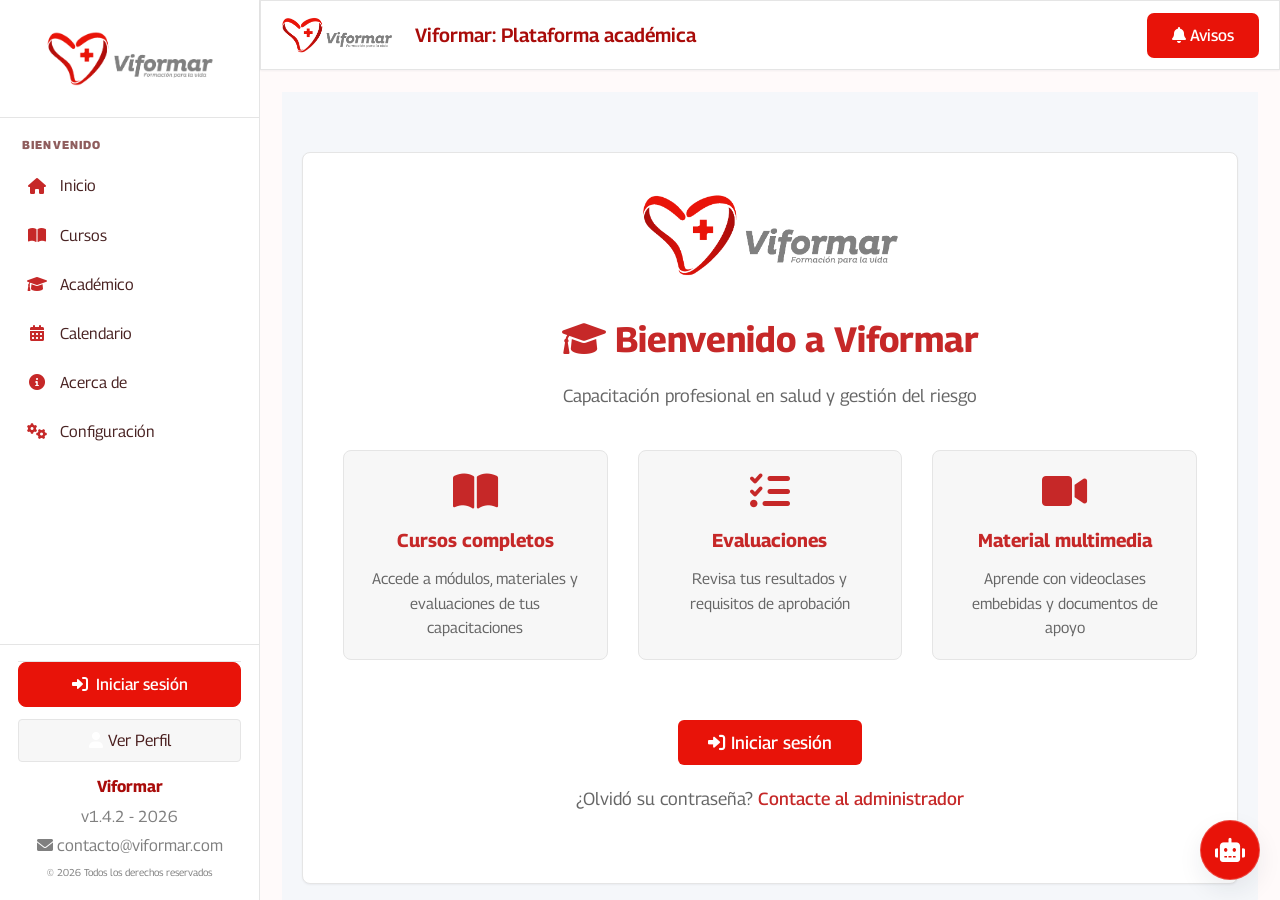
==== commit a3c1b62e: "fix" ====
--- a/index.html
+++ b/index.html
@@ -59,10 +59,6 @@
           <i class="fas fa-calendar-alt"></i>
           <span>Calendario</span>
         </li>
-        <li class="menu-item" onclick="mostrarSeccion('recursos')">
-          <i class="fas fa-university"></i>
-          <span>Recursos</span>
-        </li>
         <!-- <li class="menu-item" onclick="mostrarSeccion('ayuda')">
           <i class="fas fa-question-circle"></i>
           <span>Ayuda</span>
@@ -133,7 +129,7 @@
           </div>
           <div class="feature">
             <i class="fas fa-video"></i>
-            <h3>Recursos multimedia</h3>
+            <h3>Material multimedia</h3>
             <p>Aprende con videoclases embebidas y documentos de apoyo</p>
           </div>
         </div>
@@ -153,7 +149,7 @@
         <div class="page-title-card">
           <span class="form-eyebrow">Académico</span>
           <h2><i class="fas fa-chalkboard-teacher"></i> Mis Cursos</h2>
-          <p>Revisa tus cursos, avances y recursos disponibles en la plataforma.</p>
+          <p>Revisa tus cursos, avances y materiales disponibles en la plataforma.</p>
         </div>
         <div class="dashboard-grid" id="listaCursos">
           <!-- Tarjetas de estadísticas -->
@@ -178,7 +174,7 @@
           <div class="stats-card">
             <h3>Videoclases</h3>
             <div class="value" id="total-capsulas">0</div>
-            <div class="label">Recursos multimedia</div>
+            <div class="label">Material multimedia</div>
           </div>
 
           <!-- Actividad reciente -->
@@ -563,18 +559,6 @@
         </div>
       </section>
 
-      <!-- Sección de Recursos -->
-      <section id="recursos-section">
-        <div class="page-title-card">
-          <span class="form-eyebrow">Biblioteca institucional</span>
-          <h2><i class="fas fa-university"></i> Recursos Institucionales</h2>
-          <p>Encuentra documentos, manuales y enlaces oficiales de apoyo.</p>
-        </div>
-        <div class="section-content" id="recursos-content">
-          <!-- Contenido se cargará dinámicamente -->
-        </div>
-      </section>
-
       <!-- Sección Acerca de -->
       <section id="acerca-section">
         <div class="page-title-card">
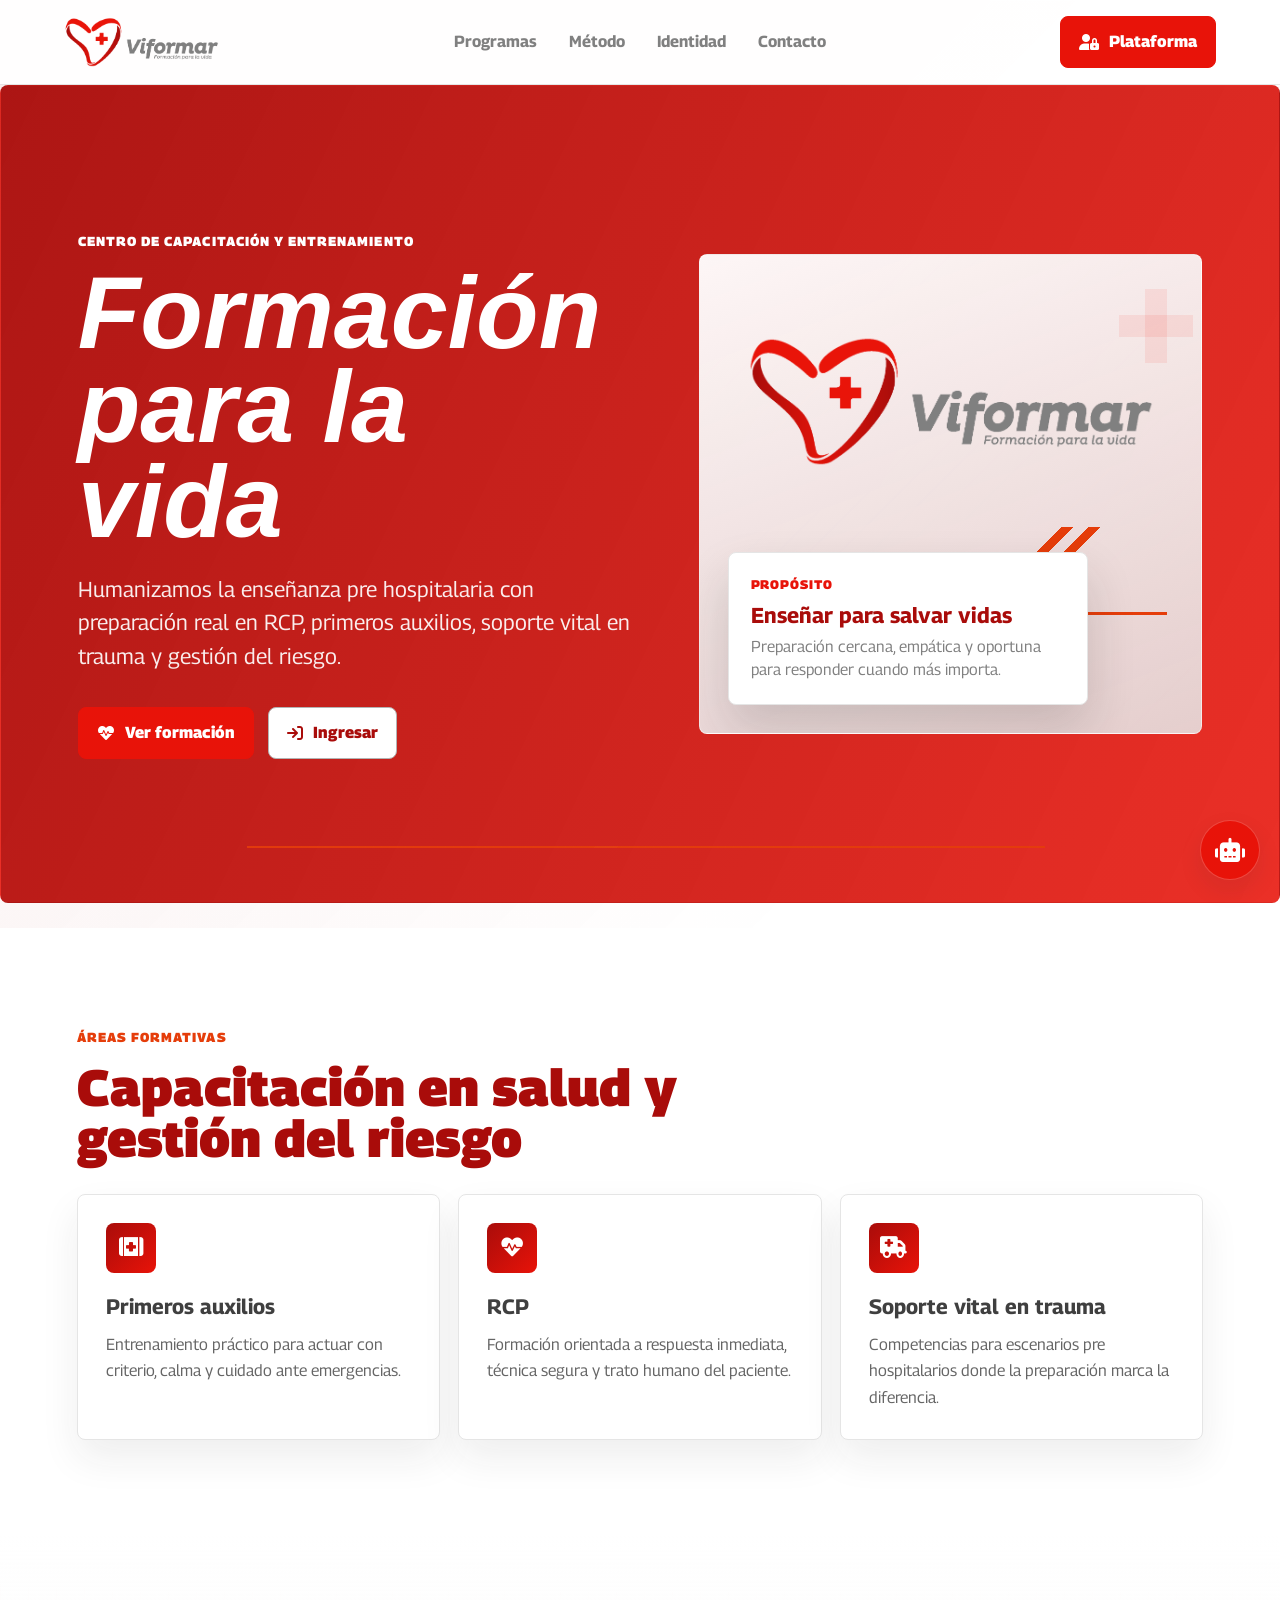
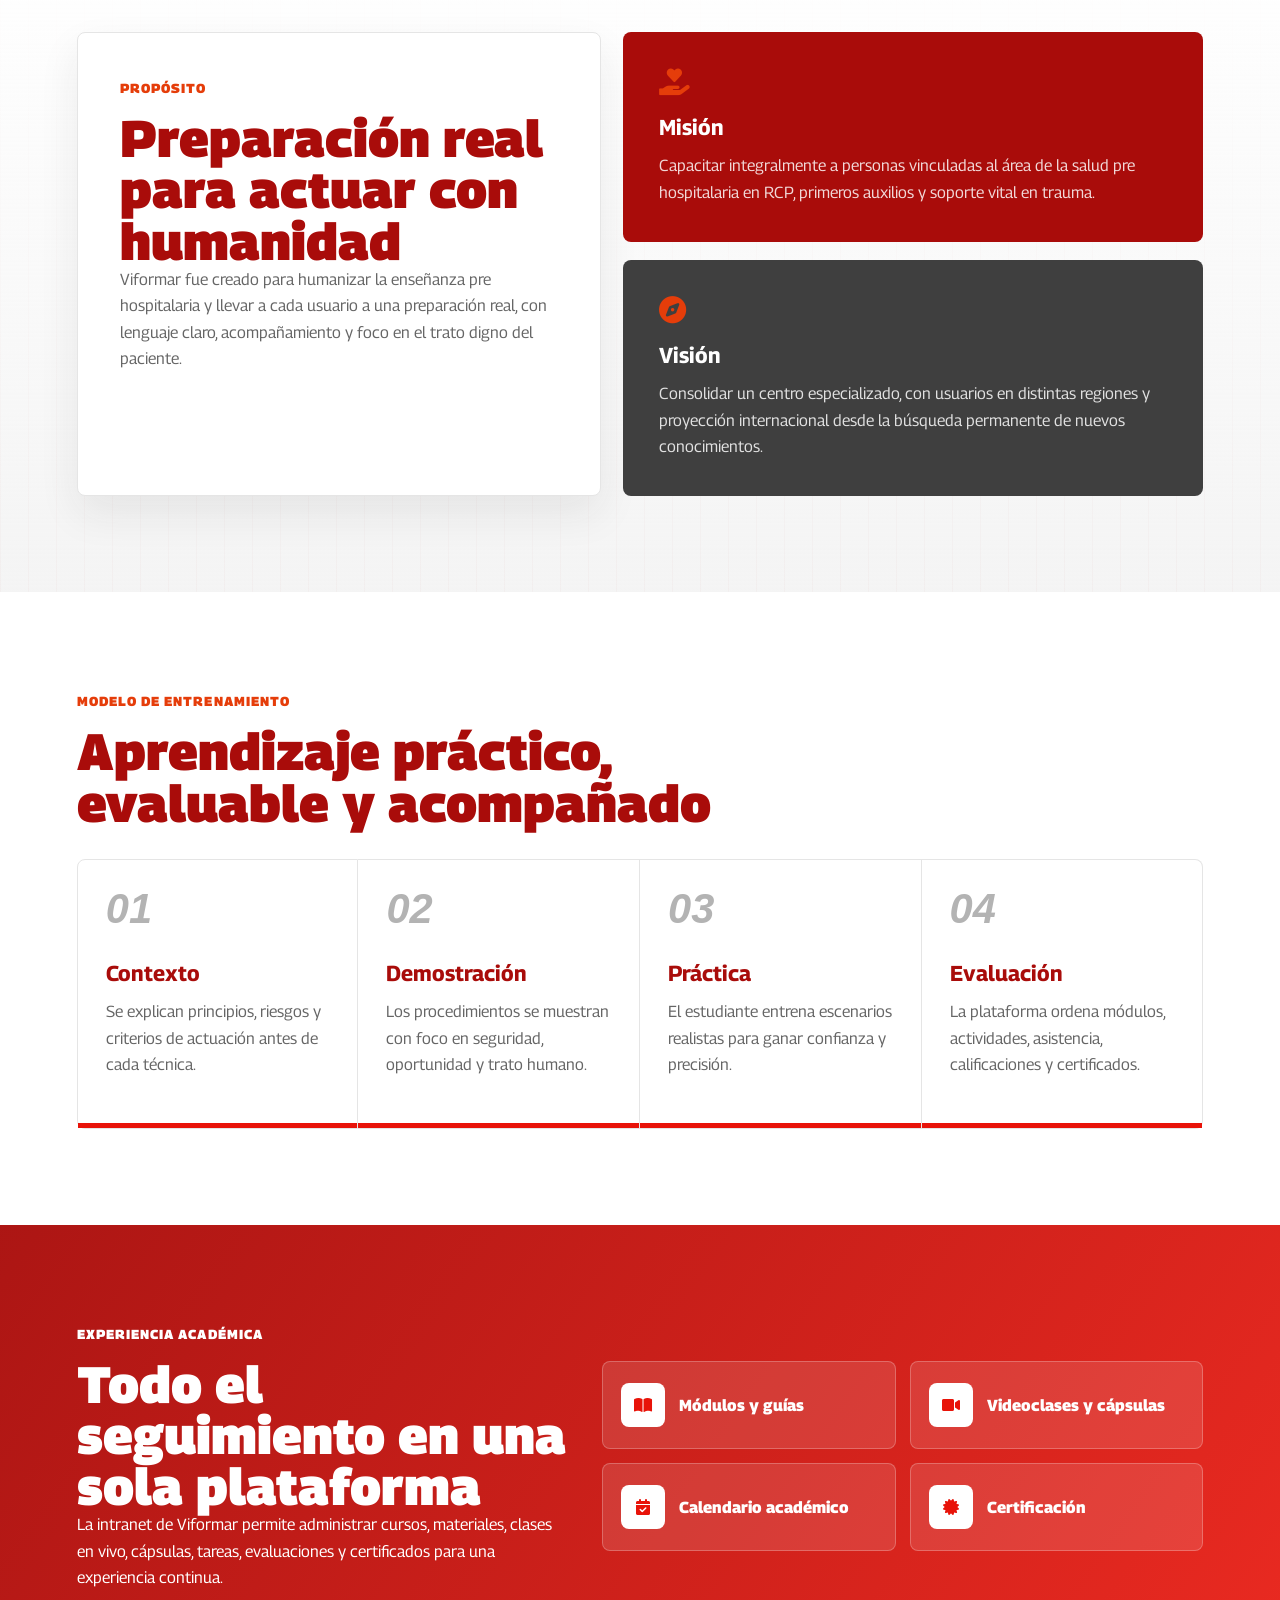
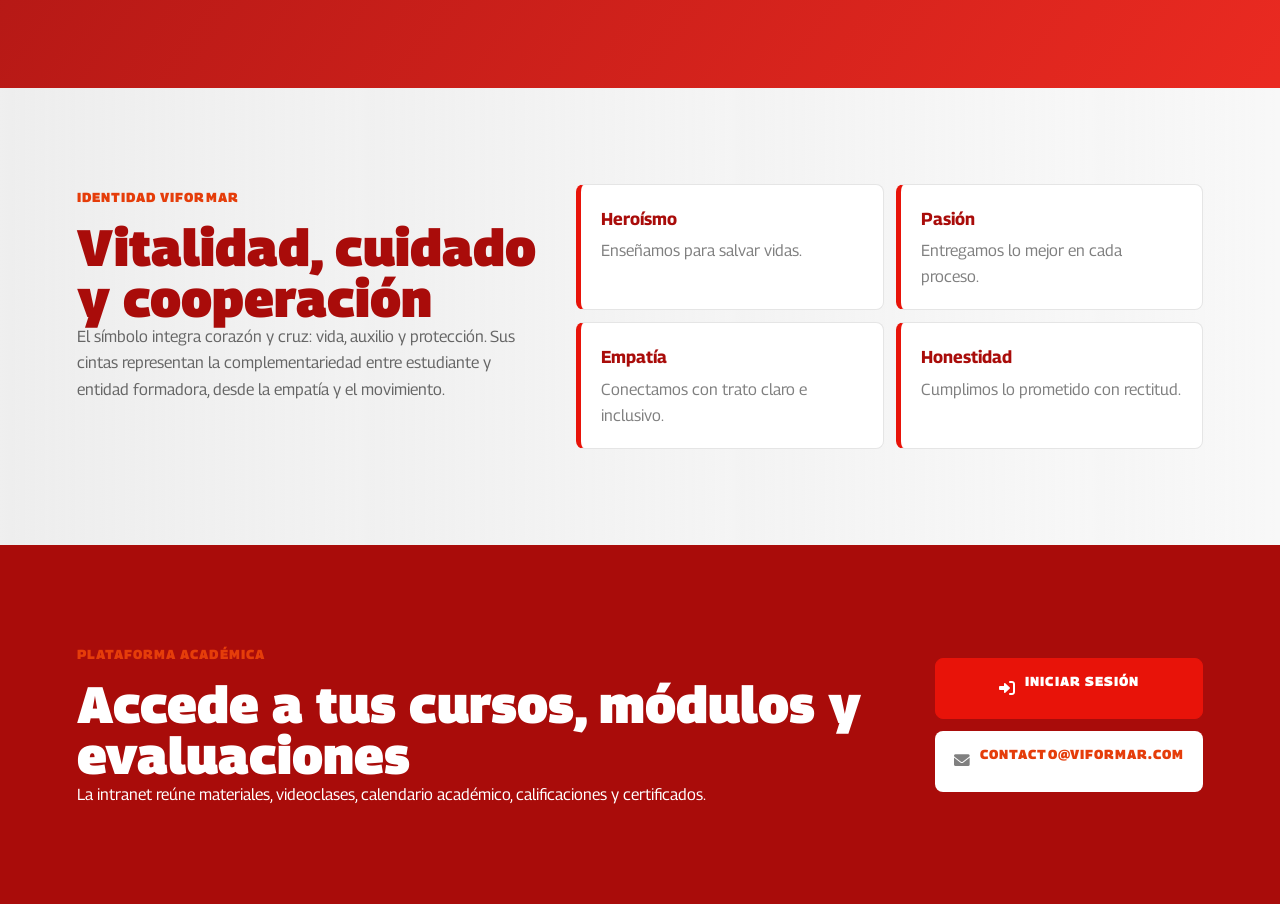
==== commit c2669542: "add landing" ====
--- a/index.html
+++ b/index.html
@@ -110,38 +110,186 @@
   <!-- Main Content -->
   <main class="main-content">
     <!-- En index.html, dentro del main-content, antes o después del container -->
-    <div id="welcome-section" class="welcome-container">
-      <div class="welcome-content">
-        <img src="assets/viformar-imagotipo-horizontal-1.png" alt="Logo Viformar" class="welcome-logo">
-        <h1><i class="fas fa-graduation-cap"></i> Bienvenido a Viformar</h1>
-        <p>Capacitación profesional en salud y gestión del riesgo</p>
-
-        <div class="welcome-features">
-          <div class="feature">
-            <i class="fas fa-book-open"></i>
-            <h3>Cursos completos</h3>
-            <p>Accede a módulos, materiales y evaluaciones de tus capacitaciones</p>
-          </div>
-          <div class="feature">
-            <i class="fas fa-tasks"></i>
-            <h3>Evaluaciones</h3>
-            <p>Revisa tus resultados y requisitos de aprobación</p>
-          </div>
-          <div class="feature">
-            <i class="fas fa-video"></i>
-            <h3>Material multimedia</h3>
-            <p>Aprende con videoclases embebidas y documentos de apoyo</p>
-          </div>
-        </div>
-
-        <button onclick="mostrarModalAuth()" class="welcome-btn">
-          <i class="fas fa-sign-in-alt"></i> Iniciar sesión
+    <div id="welcome-section" class="welcome-container landing-page">
+      <header class="landing-header" aria-label="Principal">
+        <a class="landing-brand" href="#inicio" aria-label="Inicio Viformar">
+          <img src="assets/viformar-imagotipo-horizontal-1.png" alt="Viformar - Formación para la vida">
+        </a>
+        <nav class="landing-nav" aria-label="Secciones institucionales">
+          <a href="#programas">Programas</a>
+          <a href="#metodo">Método</a>
+          <a href="#identidad">Identidad</a>
+          <a href="#contacto">Contacto</a>
+        </nav>
+        <button onclick="mostrarModalAuth()" class="landing-login-btn">
+          <i class="fas fa-user-lock"></i>
+          <span>Plataforma</span>
         </button>
-        <p class="welcome-note">
-          ¿Olvidó su contraseña?
-          <a href="mailto:contacto@viformar.com">Contacte al administrador</a>
-        </p>
-      </div>
+      </header>
+
+      <section id="inicio" class="landing-hero">
+        <div class="landing-hero-copy">
+          <span class="landing-kicker">Centro de Capacitación y Entrenamiento</span>
+          <h1>Formación para la vida</h1>
+          <p>
+            Humanizamos la enseñanza pre hospitalaria con preparación real en RCP, primeros auxilios,
+            soporte vital en trauma y gestión del riesgo.
+          </p>
+          <div class="landing-actions">
+            <a href="#programas" class="landing-primary-btn">
+              <i class="fas fa-heart-pulse"></i>
+              <span>Ver formación</span>
+            </a>
+            <button onclick="mostrarModalAuth()" class="landing-secondary-btn">
+              <i class="fas fa-arrow-right-to-bracket"></i>
+              <span>Ingresar</span>
+            </button>
+          </div>
+        </div>
+        <div class="landing-hero-panel" aria-label="Entrenamiento en salud pre hospitalaria">
+          <img src="assets/viformar-imagotipo-horizontal-1.png" alt="Viformar" class="landing-symbol">
+          <div class="landing-pulse" aria-hidden="true"></div>
+          <div class="landing-hero-card">
+            <span>Propósito</span>
+            <strong>Enseñar para salvar vidas</strong>
+            <p>Preparación cercana, empática y oportuna para responder cuando más importa.</p>
+          </div>
+        </div>
+      </section>
+
+      <section id="programas" class="landing-section landing-programs">
+        <div class="landing-section-heading">
+          <span>Áreas formativas</span>
+          <h2>Capacitación en salud y gestión del riesgo</h2>
+        </div>
+        <div class="landing-card-grid">
+          <article class="landing-card">
+            <i class="fas fa-kit-medical"></i>
+            <h3>Primeros auxilios</h3>
+            <p>Entrenamiento práctico para actuar con criterio, calma y cuidado ante emergencias.</p>
+          </article>
+          <article class="landing-card">
+            <i class="fas fa-heart-pulse"></i>
+            <h3>RCP</h3>
+            <p>Formación orientada a respuesta inmediata, técnica segura y trato humano del paciente.</p>
+          </article>
+          <article class="landing-card">
+            <i class="fas fa-truck-medical"></i>
+            <h3>Soporte vital en trauma</h3>
+            <p>Competencias para escenarios pre hospitalarios donde la preparación marca la diferencia.</p>
+          </article>
+        </div>
+      </section>
+
+      <section class="landing-section landing-purpose">
+        <div class="landing-purpose-card">
+          <span>Propósito</span>
+          <h2>Preparación real para actuar con humanidad</h2>
+          <p>
+            Viformar fue creado para humanizar la enseñanza pre hospitalaria y llevar a cada usuario a
+            una preparación real, con lenguaje claro, acompañamiento y foco en el trato digno del paciente.
+          </p>
+        </div>
+        <div class="landing-mission-grid">
+          <article>
+            <i class="fas fa-hand-holding-heart"></i>
+            <h3>Misión</h3>
+            <p>
+              Capacitar integralmente a personas vinculadas al área de la salud pre hospitalaria en RCP,
+              primeros auxilios y soporte vital en trauma.
+            </p>
+          </article>
+          <article>
+            <i class="fas fa-compass"></i>
+            <h3>Visión</h3>
+            <p>
+              Consolidar un centro especializado, con usuarios en distintas regiones y proyección
+              internacional desde la búsqueda permanente de nuevos conocimientos.
+            </p>
+          </article>
+        </div>
+      </section>
+
+      <section id="metodo" class="landing-section landing-method">
+        <div class="landing-section-heading">
+          <span>Modelo de entrenamiento</span>
+          <h2>Aprendizaje práctico, evaluable y acompañado</h2>
+        </div>
+        <div class="landing-steps" aria-label="Proceso de formación">
+          <article>
+            <span>01</span>
+            <h3>Contexto</h3>
+            <p>Se explican principios, riesgos y criterios de actuación antes de cada técnica.</p>
+          </article>
+          <article>
+            <span>02</span>
+            <h3>Demostración</h3>
+            <p>Los procedimientos se muestran con foco en seguridad, oportunidad y trato humano.</p>
+          </article>
+          <article>
+            <span>03</span>
+            <h3>Práctica</h3>
+            <p>El estudiante entrena escenarios realistas para ganar confianza y precisión.</p>
+          </article>
+          <article>
+            <span>04</span>
+            <h3>Evaluación</h3>
+            <p>La plataforma ordena módulos, actividades, asistencia, calificaciones y certificados.</p>
+          </article>
+        </div>
+      </section>
+
+      <section class="landing-section landing-platform">
+        <div class="landing-platform-copy">
+          <span>Experiencia académica</span>
+          <h2>Todo el seguimiento en una sola plataforma</h2>
+          <p>
+            La intranet de Viformar permite administrar cursos, materiales, clases en vivo, cápsulas,
+            tareas, evaluaciones y certificados para una experiencia continua.
+          </p>
+        </div>
+        <div class="landing-platform-grid">
+          <div><i class="fas fa-book-open"></i><span>Módulos y guías</span></div>
+          <div><i class="fas fa-video"></i><span>Videoclases y cápsulas</span></div>
+          <div><i class="fas fa-calendar-check"></i><span>Calendario académico</span></div>
+          <div><i class="fas fa-certificate"></i><span>Certificación</span></div>
+        </div>
+      </section>
+
+      <section id="identidad" class="landing-section landing-identity">
+        <div class="landing-identity-copy">
+          <span>Identidad Viformar</span>
+          <h2>Vitalidad, cuidado y cooperación</h2>
+          <p>
+            El símbolo integra corazón y cruz: vida, auxilio y protección. Sus cintas representan la
+            complementariedad entre estudiante y entidad formadora, desde la empatía y el movimiento.
+          </p>
+        </div>
+        <div class="landing-values">
+          <div><strong>Heroísmo</strong><span>Enseñamos para salvar vidas.</span></div>
+          <div><strong>Pasión</strong><span>Entregamos lo mejor en cada proceso.</span></div>
+          <div><strong>Empatía</strong><span>Conectamos con trato claro e inclusivo.</span></div>
+          <div><strong>Honestidad</strong><span>Cumplimos lo prometido con rectitud.</span></div>
+        </div>
+      </section>
+
+      <section id="contacto" class="landing-section landing-contact">
+        <div>
+          <span>Plataforma académica</span>
+          <h2>Accede a tus cursos, módulos y evaluaciones</h2>
+          <p>La intranet reúne materiales, videoclases, calendario académico, calificaciones y certificados.</p>
+        </div>
+        <div class="landing-contact-actions">
+          <button onclick="mostrarModalAuth()" class="landing-primary-btn">
+            <i class="fas fa-sign-in-alt"></i>
+            <span>Iniciar sesión</span>
+          </button>
+          <a href="mailto:contacto@viformar.com" class="landing-secondary-btn">
+            <i class="fas fa-envelope"></i>
+            <span>contacto@viformar.com</span>
+          </a>
+        </div>
+      </section>
     </div>
     <div class="container">
       <!-- Vista principal de cursos -->
--- a/styles.css
+++ b/styles.css
@@ -11384,3 +11384,745 @@
     grid-template-columns: 1fr;
   }
 }
+
+/* Landing institucional Viformar */
+:root {
+  --viformar-red-dark: #A90C0A;
+  --viformar-red: #E81309;
+  --viformar-orange: #E53D0A;
+  --viformar-gray-dark: #808080;
+  --viformar-gray: #B3B3B3;
+  --viformar-gray-light: #E5E5E5;
+}
+
+body:not(.logged-in) {
+  background: #ffffff;
+  display: block;
+  height: auto;
+  min-height: 100svh;
+  overflow-x: hidden;
+}
+
+body:not(.logged-in) .sidebar,
+body:not(.logged-in) .navbar {
+  display: none !important;
+}
+
+body:not(.logged-in) .main-content {
+  background: #ffffff;
+  min-height: 100svh;
+  overflow: visible;
+  padding: 0;
+}
+
+body:not(.logged-in) #welcome-section {
+  display: block;
+}
+
+.landing-page {
+  background:
+    linear-gradient(135deg, rgba(169, 12, 10, 0.08), rgba(229, 229, 229, 0) 32%),
+    #ffffff;
+  color: #3f3f3f;
+  min-height: 100svh;
+  padding: 0;
+}
+
+.landing-header {
+  align-items: center;
+  background: rgba(255, 255, 255, 0.94);
+  border-bottom: 1px solid var(--viformar-gray-light);
+  display: grid;
+  gap: 18px;
+  grid-template-columns: auto minmax(0, 1fr) auto;
+  left: 0;
+  padding: 16px clamp(18px, 5vw, 72px);
+  position: sticky;
+  top: 0;
+  z-index: 50;
+}
+
+.landing-brand img {
+  display: block;
+  height: 50px;
+  object-fit: contain;
+  width: auto;
+}
+
+.landing-nav {
+  align-items: center;
+  display: flex;
+  gap: clamp(14px, 3vw, 32px);
+  justify-content: center;
+}
+
+.landing-nav a,
+.landing-contact-actions a {
+  color: var(--viformar-gray-dark);
+  font-weight: 700;
+  text-decoration: none;
+}
+
+.landing-nav a:hover {
+  color: var(--viformar-red-dark);
+}
+
+.landing-login-btn,
+.landing-primary-btn,
+.landing-secondary-btn {
+  align-items: center;
+  border-radius: 8px;
+  cursor: pointer;
+  display: inline-flex;
+  font: inherit;
+  font-weight: 800;
+  gap: 10px;
+  justify-content: center;
+  min-height: 46px;
+  padding: 12px 18px;
+  text-decoration: none;
+}
+
+.landing-login-btn,
+.landing-primary-btn {
+  background: var(--viformar-red);
+  border: 1px solid var(--viformar-red);
+  color: #ffffff;
+}
+
+.landing-login-btn:hover,
+.landing-primary-btn:hover {
+  background: var(--viformar-red-dark);
+  border-color: var(--viformar-red-dark);
+}
+
+.landing-secondary-btn {
+  background: #ffffff;
+  border: 1px solid var(--viformar-gray);
+  color: var(--viformar-red-dark);
+}
+
+.landing-secondary-btn:hover {
+  border-color: var(--viformar-red);
+  color: var(--viformar-red);
+}
+
+.landing-hero {
+  background:
+    linear-gradient(115deg, rgba(169, 12, 10, 0.96), rgba(232, 19, 9, 0.88)),
+    repeating-linear-gradient(45deg, rgba(255, 255, 255, 0.08) 0 2px, transparent 2px 26px);
+  color: #ffffff;
+  display: grid;
+  gap: clamp(28px, 5vw, 72px);
+  grid-template-columns: minmax(0, 1.05fr) minmax(320px, 0.95fr);
+  min-height: calc(100svh - 82px);
+  overflow: hidden;
+  padding: clamp(58px, 8vw, 108px) clamp(18px, 6vw, 88px);
+  position: relative;
+}
+
+.landing-hero::before {
+  background:
+    linear-gradient(90deg, transparent 0 15%, rgba(229, 61, 10, 0.9) 15% 86%, transparent 86%),
+    linear-gradient(135deg, transparent 0 46%, rgba(255, 255, 255, 0.18) 46% 48%, transparent 48%);
+  bottom: 54px;
+  content: "";
+  height: 2px;
+  left: clamp(18px, 6vw, 88px);
+  position: absolute;
+  right: clamp(18px, 6vw, 88px);
+}
+
+.landing-hero-copy {
+  align-self: center;
+  max-width: 760px;
+  position: relative;
+  z-index: 1;
+}
+
+.landing-kicker,
+.landing-section-heading span,
+.landing-identity-copy span,
+.landing-contact span {
+  color: var(--viformar-orange);
+  display: inline-block;
+  font-size: 0.82rem;
+  font-weight: 900;
+  letter-spacing: 0.08em;
+  margin-bottom: 14px;
+  text-transform: uppercase;
+}
+
+.landing-hero .landing-kicker {
+  color: #ffffff;
+}
+
+.landing-hero h1 {
+  color: #ffffff;
+  font-size: clamp(3rem, 8vw, 6.8rem);
+  font-style: italic;
+  font-weight: 900;
+  line-height: 0.92;
+  margin: 0 0 24px;
+  max-width: 760px;
+}
+
+.landing-hero p {
+  color: rgba(255, 255, 255, 0.92);
+  font-size: clamp(1.05rem, 2vw, 1.35rem);
+  line-height: 1.55;
+  margin: 0;
+  max-width: 660px;
+}
+
+.landing-actions {
+  display: flex;
+  flex-wrap: wrap;
+  gap: 14px;
+  margin-top: 34px;
+}
+
+.landing-hero-panel {
+  align-self: center;
+  background:
+    linear-gradient(160deg, rgba(255, 255, 255, 0.96), rgba(229, 229, 229, 0.88)),
+    repeating-linear-gradient(135deg, rgba(232, 19, 9, 0.08) 0 2px, transparent 2px 22px);
+  border: 1px solid rgba(255, 255, 255, 0.4);
+  border-radius: 8px;
+  min-height: 480px;
+  overflow: hidden;
+  padding: clamp(26px, 4vw, 46px);
+  position: relative;
+}
+
+.landing-hero-panel::before,
+.landing-hero-panel::after {
+  background: var(--viformar-red);
+  content: "";
+  position: absolute;
+}
+
+.landing-hero-panel::before {
+  height: 74px;
+  opacity: 0.08;
+  right: 34px;
+  top: 34px;
+  width: 22px;
+}
+
+.landing-hero-panel::after {
+  height: 22px;
+  opacity: 0.08;
+  right: 8px;
+  top: 60px;
+  width: 74px;
+}
+
+.landing-symbol {
+  display: block;
+  margin: 34px auto 0;
+  max-width: min(420px, 100%);
+  position: relative;
+  width: 100%;
+  z-index: 1;
+}
+
+.landing-pulse {
+  border-bottom: 3px solid var(--viformar-orange);
+  bottom: 118px;
+  height: 80px;
+  left: 34px;
+  position: absolute;
+  right: 34px;
+}
+
+.landing-pulse::after {
+  background: linear-gradient(135deg, transparent 0 35%, var(--viformar-orange) 35% 39%, transparent 39% 44%, var(--viformar-orange) 44% 48%, transparent 48%);
+  bottom: -3px;
+  content: "";
+  height: 88px;
+  position: absolute;
+  right: 0;
+  width: 210px;
+}
+
+.landing-hero-card {
+  background: #ffffff;
+  border: 1px solid var(--viformar-gray-light);
+  border-radius: 8px;
+  bottom: 28px;
+  box-shadow: 0 24px 48px rgba(35, 35, 35, 0.16);
+  left: 28px;
+  max-width: 360px;
+  padding: 22px;
+  position: absolute;
+  z-index: 2;
+}
+
+.landing-hero-card span {
+  color: var(--viformar-red);
+  display: block;
+  font-size: 0.78rem;
+  font-weight: 900;
+  letter-spacing: 0.08em;
+  text-transform: uppercase;
+}
+
+.landing-hero-card strong {
+  color: var(--viformar-red-dark);
+  display: block;
+  font-size: 1.35rem;
+  line-height: 1.15;
+  margin: 8px 0;
+}
+
+.landing-hero-card p {
+  color: var(--viformar-gray-dark);
+  font-size: 0.98rem;
+  line-height: 1.45;
+}
+
+.landing-section {
+  background: #ffffff;
+  border: 0;
+  border-radius: 0;
+  box-shadow: none;
+  display: block;
+  margin: 0;
+  padding: clamp(58px, 8vw, 96px) clamp(18px, 6vw, 88px);
+}
+
+.landing-section-heading {
+  margin-bottom: 30px;
+  max-width: 760px;
+}
+
+.landing-section h2 {
+  border: 0;
+  color: var(--viformar-red-dark);
+  font-size: clamp(2rem, 4vw, 3.6rem);
+  font-weight: 900;
+  line-height: 1;
+  margin: 0;
+  padding: 0;
+}
+
+.landing-card-grid {
+  display: grid;
+  gap: 18px;
+  grid-template-columns: repeat(3, minmax(0, 1fr));
+}
+
+.landing-card {
+  background: #ffffff;
+  border: 1px solid var(--viformar-gray-light);
+  border-radius: 8px;
+  box-shadow: 0 18px 38px rgba(35, 35, 35, 0.08);
+  padding: 28px;
+}
+
+.landing-card i {
+  align-items: center;
+  background: linear-gradient(135deg, var(--viformar-red-dark), var(--viformar-red));
+  border-radius: 8px;
+  color: #ffffff;
+  display: inline-flex;
+  font-size: 1.35rem;
+  height: 50px;
+  justify-content: center;
+  margin-bottom: 22px;
+  width: 50px;
+}
+
+.landing-card h3 {
+  color: #3f3f3f;
+  font-size: 1.3rem;
+  line-height: 1.2;
+  margin: 0 0 12px;
+}
+
+.landing-card p,
+.landing-identity-copy p,
+.landing-contact p,
+.landing-purpose-card p,
+.landing-mission-grid p,
+.landing-steps p,
+.landing-platform-copy p {
+  color: #666666;
+  line-height: 1.65;
+  margin: 0;
+}
+
+.landing-purpose {
+  background:
+    linear-gradient(180deg, #ffffff, rgba(229, 229, 229, 0.42)),
+    repeating-linear-gradient(90deg, rgba(169, 12, 10, 0.04) 0 1px, transparent 1px 28px);
+  display: grid;
+  gap: 22px;
+  grid-template-columns: minmax(0, 0.95fr) minmax(0, 1.05fr);
+}
+
+.landing-purpose-card {
+  background: #ffffff;
+  border: 1px solid var(--viformar-gray-light);
+  border-radius: 8px;
+  box-shadow: 0 18px 40px rgba(35, 35, 35, 0.08);
+  padding: clamp(28px, 4vw, 42px);
+}
+
+.landing-purpose-card span,
+.landing-platform-copy span {
+  color: var(--viformar-orange);
+  display: inline-block;
+  font-size: 0.82rem;
+  font-weight: 900;
+  letter-spacing: 0.08em;
+  margin-bottom: 14px;
+  text-transform: uppercase;
+}
+
+.landing-mission-grid {
+  display: grid;
+  gap: 18px;
+}
+
+.landing-mission-grid article {
+  background: var(--viformar-red-dark);
+  border-radius: 8px;
+  color: #ffffff;
+  min-height: 210px;
+  padding: clamp(24px, 4vw, 36px);
+  position: relative;
+}
+
+.landing-mission-grid article:nth-child(2) {
+  background: #3f3f3f;
+}
+
+.landing-mission-grid i {
+  color: var(--viformar-orange);
+  font-size: 1.7rem;
+  margin-bottom: 20px;
+}
+
+.landing-mission-grid h3,
+.landing-steps h3 {
+  font-size: 1.35rem;
+  line-height: 1.2;
+  margin: 0 0 12px;
+}
+
+.landing-mission-grid p {
+  color: rgba(255, 255, 255, 0.84);
+}
+
+.landing-method {
+  background: #ffffff;
+}
+
+.landing-steps {
+  display: grid;
+  gap: 0;
+  grid-template-columns: repeat(4, minmax(0, 1fr));
+}
+
+.landing-steps article {
+  border: 1px solid var(--viformar-gray-light);
+  border-left: 0;
+  min-height: 270px;
+  padding: 28px;
+  position: relative;
+}
+
+.landing-steps article:first-child {
+  border-left: 1px solid var(--viformar-gray-light);
+  border-radius: 8px 0 0 8px;
+}
+
+.landing-steps article:last-child {
+  border-radius: 0 8px 8px 0;
+}
+
+.landing-steps article::after {
+  background: var(--viformar-red);
+  bottom: 0;
+  content: "";
+  height: 5px;
+  left: 0;
+  position: absolute;
+  right: 0;
+}
+
+.landing-steps span {
+  color: var(--viformar-gray);
+  display: block;
+  font-size: 2.6rem;
+  font-style: italic;
+  font-weight: 900;
+  line-height: 1;
+  margin-bottom: 32px;
+}
+
+.landing-steps h3 {
+  color: var(--viformar-red-dark);
+}
+
+.landing-platform {
+  align-items: center;
+  background:
+    linear-gradient(125deg, rgba(169, 12, 10, 0.96), rgba(232, 19, 9, 0.9)),
+    repeating-linear-gradient(135deg, rgba(255, 255, 255, 0.08) 0 2px, transparent 2px 24px);
+  color: #ffffff;
+  display: grid;
+  gap: 34px;
+  grid-template-columns: minmax(0, 0.9fr) minmax(0, 1.1fr);
+}
+
+.landing-platform h2,
+.landing-platform p {
+  color: #ffffff;
+}
+
+.landing-platform-copy {
+  max-width: 640px;
+}
+
+.landing-platform-copy span {
+  color: #ffffff;
+}
+
+.landing-platform-grid {
+  display: grid;
+  gap: 14px;
+  grid-template-columns: repeat(2, minmax(0, 1fr));
+}
+
+.landing-platform-grid div {
+  align-items: center;
+  background: rgba(255, 255, 255, 0.12);
+  border: 1px solid rgba(255, 255, 255, 0.24);
+  border-radius: 8px;
+  display: flex;
+  gap: 14px;
+  min-height: 88px;
+  padding: 18px;
+}
+
+.landing-platform-grid i {
+  align-items: center;
+  background: #ffffff;
+  border-radius: 8px;
+  color: var(--viformar-red);
+  display: inline-flex;
+  flex: 0 0 44px;
+  height: 44px;
+  justify-content: center;
+  width: 44px;
+}
+
+.landing-platform-grid span {
+  font-weight: 800;
+  line-height: 1.2;
+}
+
+.landing-identity {
+  background:
+    linear-gradient(90deg, rgba(229, 229, 229, 0.5), rgba(255, 255, 255, 0)),
+    #f8f8f8;
+  display: grid;
+  gap: 36px;
+  grid-template-columns: minmax(0, 0.85fr) minmax(0, 1.15fr);
+}
+
+.landing-values {
+  display: grid;
+  gap: 12px;
+  grid-template-columns: repeat(2, minmax(0, 1fr));
+}
+
+.landing-values div {
+  background: #ffffff;
+  border: 1px solid var(--viformar-gray-light);
+  border-left: 5px solid var(--viformar-red);
+  border-radius: 8px;
+  padding: 20px;
+}
+
+.landing-values strong {
+  color: var(--viformar-red-dark);
+  display: block;
+  font-size: 1.08rem;
+  margin-bottom: 6px;
+}
+
+.landing-values span {
+  color: var(--viformar-gray-dark);
+  display: block;
+}
+
+.landing-contact {
+  align-items: center;
+  background: var(--viformar-red-dark);
+  color: #ffffff;
+  display: grid;
+  gap: 24px;
+  grid-template-columns: minmax(0, 1fr) auto;
+}
+
+.landing-contact h2,
+.landing-contact p {
+  color: #ffffff;
+}
+
+.landing-contact .landing-secondary-btn {
+  border-color: rgba(255, 255, 255, 0.42);
+}
+
+.landing-contact-actions {
+  align-items: stretch;
+  display: flex;
+  flex-direction: column;
+  gap: 12px;
+}
+
+.landing-contact-actions .landing-primary-btn {
+  color: #ffffff;
+}
+
+.landing-contact-actions .landing-primary-btn i,
+.landing-contact-actions .landing-primary-btn span {
+  color: inherit;
+}
+
+.landing-contact-actions .landing-secondary-btn {
+  color: var(--viformar-red-dark);
+  font-size: clamp(0.82rem, 2.5vw, 0.98rem);
+  overflow-wrap: anywhere;
+  text-align: center;
+  text-transform: lowercase;
+}
+
+.landing-contact-actions .landing-secondary-btn i {
+  color: var(--viformar-gray-dark);
+  flex: 0 0 auto;
+}
+
+@media (max-width: 980px) {
+  .landing-header,
+  .landing-hero,
+  .landing-purpose,
+  .landing-platform,
+  .landing-identity,
+  .landing-contact {
+    grid-template-columns: 1fr;
+  }
+
+  .landing-header {
+    position: relative;
+  }
+
+  .landing-nav {
+    justify-content: flex-start;
+  }
+
+  .landing-login-btn {
+    justify-self: start;
+  }
+
+  .landing-hero {
+    min-height: auto;
+  }
+
+  .landing-card-grid {
+    grid-template-columns: 1fr;
+  }
+
+  .landing-steps {
+    grid-template-columns: repeat(2, minmax(0, 1fr));
+  }
+
+  .landing-steps article,
+  .landing-steps article:first-child,
+  .landing-steps article:last-child {
+    border: 1px solid var(--viformar-gray-light);
+    border-radius: 8px;
+  }
+}
+
+@media (max-width: 640px) {
+  .landing-header {
+    gap: 14px;
+    padding: 14px 18px;
+  }
+
+  .landing-brand img {
+    height: auto;
+    max-width: min(250px, 86vw);
+  }
+
+  .landing-nav {
+    flex-wrap: wrap;
+    font-size: 0.92rem;
+    gap: 12px 18px;
+  }
+
+  .landing-login-btn,
+  .landing-primary-btn,
+  .landing-secondary-btn {
+    min-width: 100%;
+  }
+
+  .landing-hero {
+    padding: 48px 18px 72px;
+  }
+
+  .landing-hero h1 {
+    font-size: clamp(2.7rem, 16vw, 4.1rem);
+  }
+
+  .landing-actions {
+    width: 100%;
+  }
+
+  .landing-hero-panel {
+    min-height: 400px;
+    padding: 22px;
+  }
+
+  .landing-symbol {
+    margin-top: 22px;
+  }
+
+  .landing-hero-card {
+    bottom: 18px;
+    left: 18px;
+    right: 18px;
+  }
+
+  .landing-pulse {
+    bottom: 106px;
+    left: 18px;
+    right: 18px;
+  }
+
+  .landing-section {
+    padding: 54px 18px;
+  }
+
+  .landing-values {
+    grid-template-columns: 1fr;
+  }
+
+  .landing-steps,
+  .landing-platform-grid {
+    grid-template-columns: 1fr;
+  }
+
+  .landing-steps article {
+    min-height: 220px;
+  }
+
+  .landing-contact-actions {
+    width: 100%;
+  }
+}
